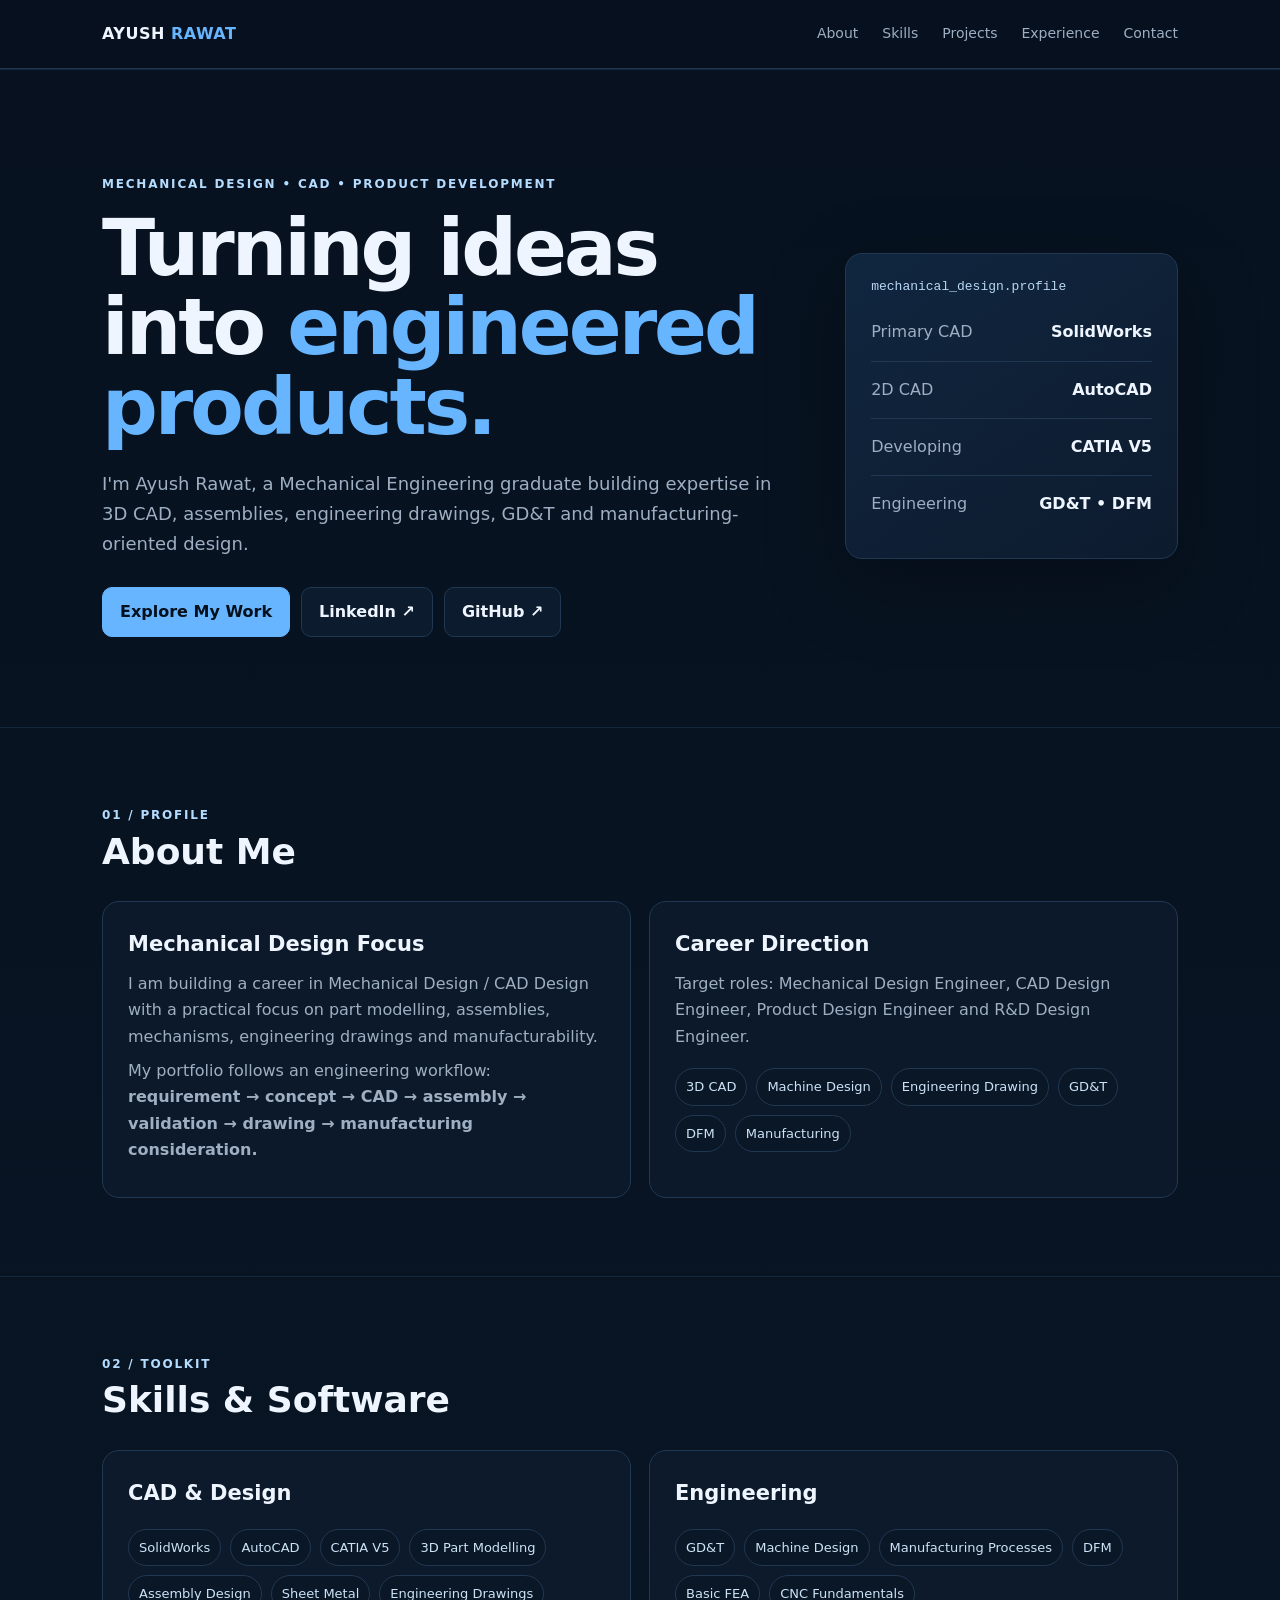
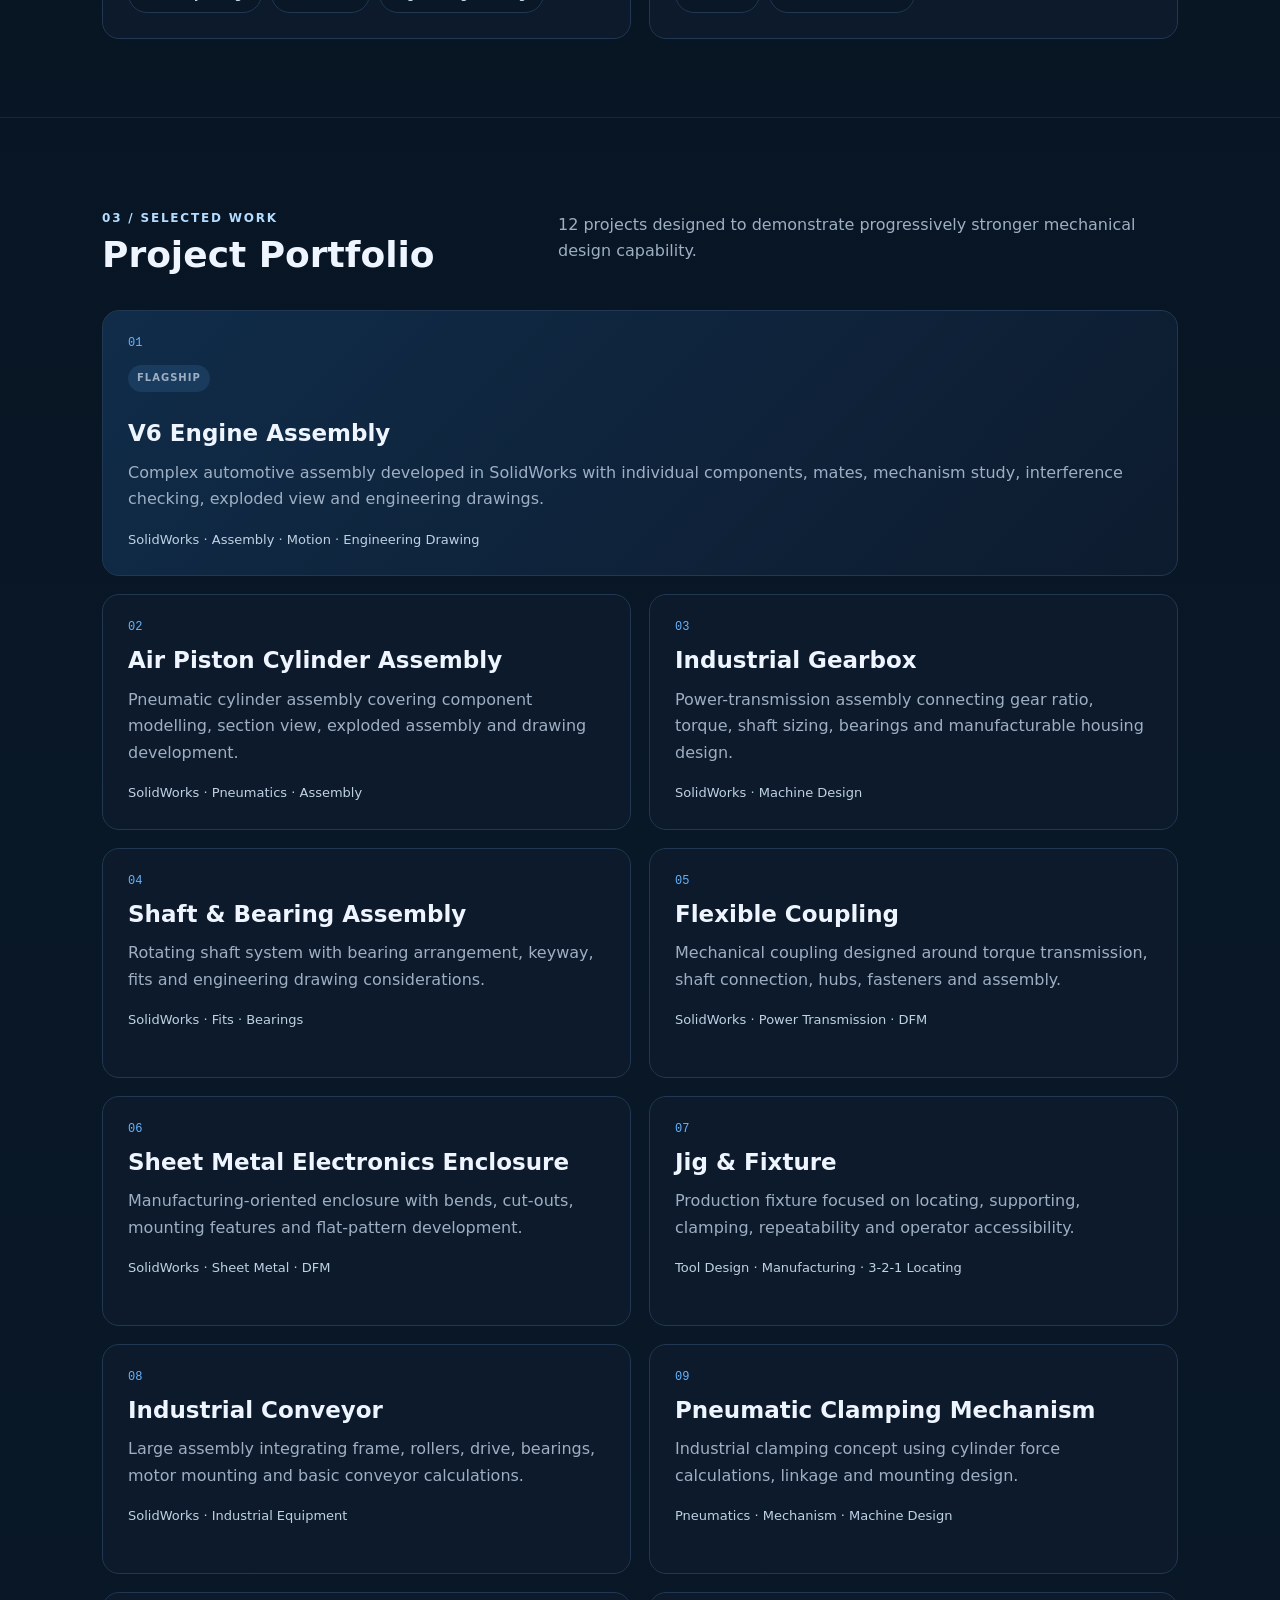
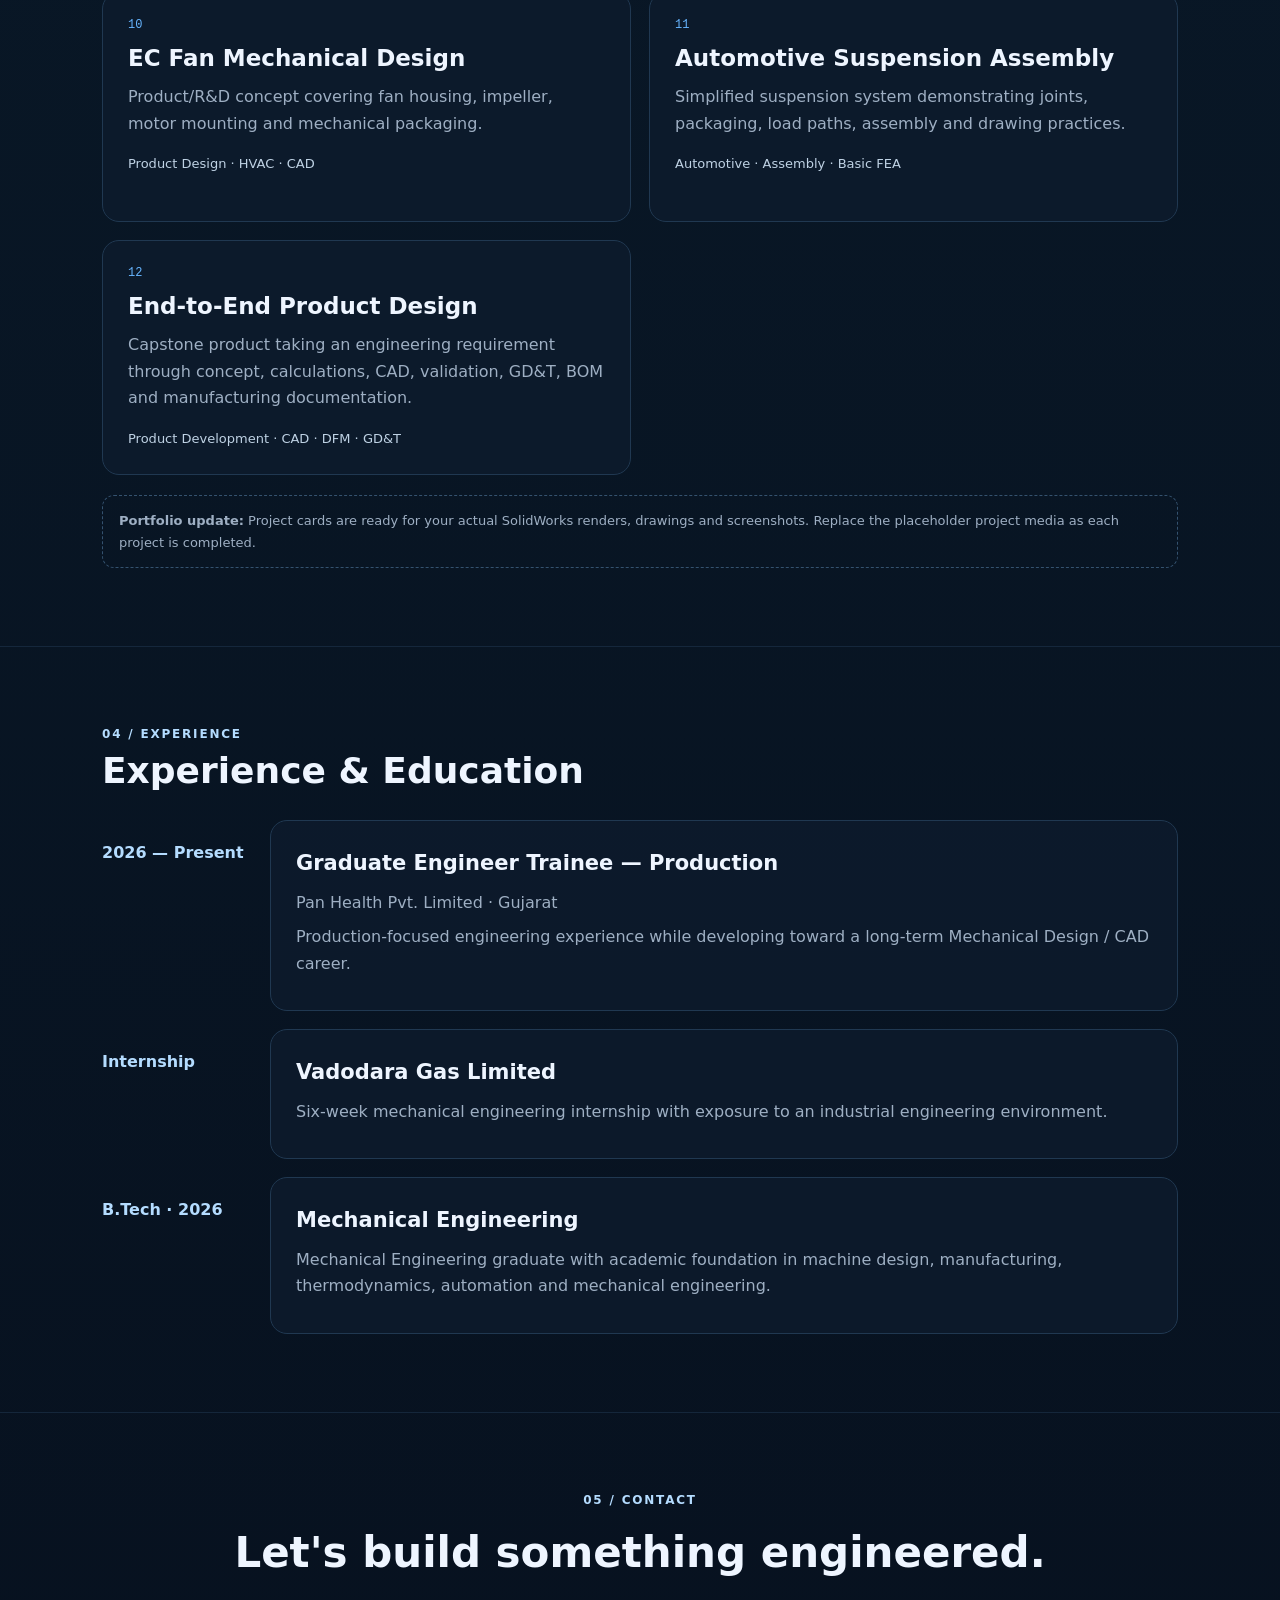
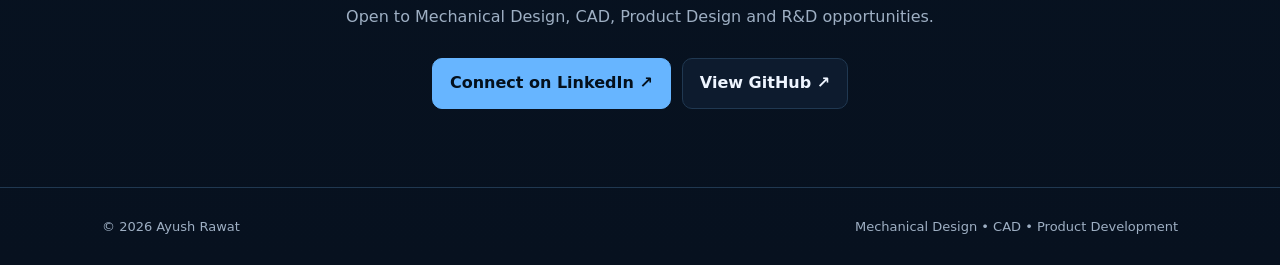
==== index.html @ 93137143 "Add files via upload" ====
<!doctype html>
<html lang="en">
<head>
  <meta charset="utf-8">
  <meta name="viewport" content="width=device-width, initial-scale=1">
  <meta name="description" content="Ayush Rawat — Mechanical Design Engineer and CAD Designer portfolio.">
  <title>Ayush Rawat | Mechanical Design & CAD</title>
  <link rel="stylesheet" href="style.css">
</head>
<body>
<header class="nav">
  <div class="container nav-inner">
    <a class="logo" href="#home">AYUSH<span> RAWAT</span></a>
    <button class="menu" aria-label="Open menu">☰</button>
    <nav id="nav-links">
      <a href="#about">About</a><a href="#skills">Skills</a><a href="#projects">Projects</a>
      <a href="#experience">Experience</a><a href="#contact">Contact</a>
    </nav>
  </div>
</header>

<main>
<section id="home" class="hero">
  <div class="container hero-grid">
    <div>
      <p class="eyebrow">MECHANICAL DESIGN • CAD • PRODUCT DEVELOPMENT</p>
      <h1>Turning ideas into <span>engineered products.</span></h1>
      <p class="lead">I'm Ayush Rawat, a Mechanical Engineering graduate building expertise in 3D CAD, assemblies, engineering drawings, GD&T and manufacturing-oriented design.</p>
      <div class="actions">
        <a class="btn primary" href="#projects">Explore My Work</a>
        <a class="btn" href="https://www.linkedin.com/in/ayush-rawat-229127305" target="_blank" rel="noreferrer">LinkedIn ↗</a>
        <a class="btn" href="https://github.com/Ayush-Rawat1604" target="_blank" rel="noreferrer">GitHub ↗</a>
      </div>
    </div>
    <aside class="profile-card">
      <div class="terminal">mechanical_design.profile</div>
      <div class="stat"><span>Primary CAD</span><strong>SolidWorks</strong></div>
      <div class="stat"><span>2D CAD</span><strong>AutoCAD</strong></div>
      <div class="stat"><span>Developing</span><strong>CATIA V5</strong></div>
      <div class="stat"><span>Engineering</span><strong>GD&T • DFM</strong></div>
    </aside>
  </div>
</section>

<section id="about">
<div class="container">
  <div class="section-title"><p class="eyebrow">01 / PROFILE</p><h2>About Me</h2></div>
  <div class="two-col">
    <article class="card"><h3>Mechanical Design Focus</h3>
      <p>I am building a career in Mechanical Design / CAD Design with a practical focus on part modelling, assemblies, mechanisms, engineering drawings and manufacturability.</p>
      <p>My portfolio follows an engineering workflow: <b>requirement → concept → CAD → assembly → validation → drawing → manufacturing consideration.</b></p>
    </article>
    <article class="card"><h3>Career Direction</h3>
      <p>Target roles: Mechanical Design Engineer, CAD Design Engineer, Product Design Engineer and R&D Design Engineer.</p>
      <div class="tags"><span>3D CAD</span><span>Machine Design</span><span>Engineering Drawing</span><span>GD&T</span><span>DFM</span><span>Manufacturing</span></div>
    </article>
  </div>
</div>
</section>

<section id="skills">
<div class="container">
  <div class="section-title"><p class="eyebrow">02 / TOOLKIT</p><h2>Skills & Software</h2></div>
  <div class="skill-grid">
    <article class="card"><h3>CAD & Design</h3><div class="tags"><span>SolidWorks</span><span>AutoCAD</span><span>CATIA V5</span><span>3D Part Modelling</span><span>Assembly Design</span><span>Sheet Metal</span><span>Engineering Drawings</span></div></article>
    <article class="card"><h3>Engineering</h3><div class="tags"><span>GD&T</span><span>Machine Design</span><span>Manufacturing Processes</span><span>DFM</span><span>Basic FEA</span><span>CNC Fundamentals</span></div></article>
  </div>
</div>
</section>

<section id="projects">
<div class="container">
  <div class="section-title row-title"><div><p class="eyebrow">03 / SELECTED WORK</p><h2>Project Portfolio</h2></div><p>12 projects designed to demonstrate progressively stronger mechanical design capability.</p></div>
  <div class="projects">
    <article class="project featured"><div class="project-no">01</div><p class="badge">FLAGSHIP</p><h3>V6 Engine Assembly</h3><p>Complex automotive assembly developed in SolidWorks with individual components, mates, mechanism study, interference checking, exploded view and engineering drawings.</p><div class="stack">SolidWorks · Assembly · Motion · Engineering Drawing</div></article>
    <article class="project"><div class="project-no">02</div><h3>Air Piston Cylinder Assembly</h3><p>Pneumatic cylinder assembly covering component modelling, section view, exploded assembly and drawing development.</p><div class="stack">SolidWorks · Pneumatics · Assembly</div></article>
    <article class="project"><div class="project-no">03</div><h3>Industrial Gearbox</h3><p>Power-transmission assembly connecting gear ratio, torque, shaft sizing, bearings and manufacturable housing design.</p><div class="stack">SolidWorks · Machine Design</div></article>
    <article class="project"><div class="project-no">04</div><h3>Shaft & Bearing Assembly</h3><p>Rotating shaft system with bearing arrangement, keyway, fits and engineering drawing considerations.</p><div class="stack">SolidWorks · Fits · Bearings</div></article>
    <article class="project"><div class="project-no">05</div><h3>Flexible Coupling</h3><p>Mechanical coupling designed around torque transmission, shaft connection, hubs, fasteners and assembly.</p><div class="stack">SolidWorks · Power Transmission · DFM</div></article>
    <article class="project"><div class="project-no">06</div><h3>Sheet Metal Electronics Enclosure</h3><p>Manufacturing-oriented enclosure with bends, cut-outs, mounting features and flat-pattern development.</p><div class="stack">SolidWorks · Sheet Metal · DFM</div></article>
    <article class="project"><div class="project-no">07</div><h3>Jig & Fixture</h3><p>Production fixture focused on locating, supporting, clamping, repeatability and operator accessibility.</p><div class="stack">Tool Design · Manufacturing · 3-2-1 Locating</div></article>
    <article class="project"><div class="project-no">08</div><h3>Industrial Conveyor</h3><p>Large assembly integrating frame, rollers, drive, bearings, motor mounting and basic conveyor calculations.</p><div class="stack">SolidWorks · Industrial Equipment</div></article>
    <article class="project"><div class="project-no">09</div><h3>Pneumatic Clamping Mechanism</h3><p>Industrial clamping concept using cylinder force calculations, linkage and mounting design.</p><div class="stack">Pneumatics · Mechanism · Machine Design</div></article>
    <article class="project"><div class="project-no">10</div><h3>EC Fan Mechanical Design</h3><p>Product/R&D concept covering fan housing, impeller, motor mounting and mechanical packaging.</p><div class="stack">Product Design · HVAC · CAD</div></article>
    <article class="project"><div class="project-no">11</div><h3>Automotive Suspension Assembly</h3><p>Simplified suspension system demonstrating joints, packaging, load paths, assembly and drawing practices.</p><div class="stack">Automotive · Assembly · Basic FEA</div></article>
    <article class="project"><div class="project-no">12</div><h3>End-to-End Product Design</h3><p>Capstone product taking an engineering requirement through concept, calculations, CAD, validation, GD&T, BOM and manufacturing documentation.</p><div class="stack">Product Development · CAD · DFM · GD&T</div></article>
  </div>
  <div class="note"><b>Portfolio update:</b> Project cards are ready for your actual SolidWorks renders, drawings and screenshots. Replace the placeholder project media as each project is completed.</div>
</div>
</section>

<section id="experience">
<div class="container">
  <div class="section-title"><p class="eyebrow">04 / EXPERIENCE</p><h2>Experience & Education</h2></div>
  <div class="timeline">
    <div><strong>2026 — Present</strong><article class="card"><h3>Graduate Engineer Trainee — Production</h3><p>Pan Health Pvt. Limited · Gujarat</p><p>Production-focused engineering experience while developing toward a long-term Mechanical Design / CAD career.</p></article></div>
    <div><strong>Internship</strong><article class="card"><h3>Vadodara Gas Limited</h3><p>Six-week mechanical engineering internship with exposure to an industrial engineering environment.</p></article></div>
    <div><strong>B.Tech · 2026</strong><article class="card"><h3>Mechanical Engineering</h3><p>Mechanical Engineering graduate with academic foundation in machine design, manufacturing, thermodynamics, automation and mechanical engineering.</p></article></div>
  </div>
</div>
</section>

<section id="contact" class="contact">
<div class="container">
  <p class="eyebrow">05 / CONTACT</p><h2>Let's build something engineered.</h2>
  <p>Open to Mechanical Design, CAD, Product Design and R&D opportunities.</p>
  <div class="actions center">
    <a class="btn primary" href="https://www.linkedin.com/in/ayush-rawat-229127305" target="_blank" rel="noreferrer">Connect on LinkedIn ↗</a>
    <a class="btn" href="https://github.com/Ayush-Rawat1604" target="_blank" rel="noreferrer">View GitHub ↗</a>
  </div>
</div>
</section>
</main>

<footer><div class="container footer-inner"><span>© 2026 Ayush Rawat</span><span>Mechanical Design • CAD • Product Development</span></div></footer>
<script src="script.js"></script>
</body>
</html>
---- style.css ----
:root{--bg:#07111f;--panel:#0d1b2e;--panel2:#10263f;--text:#eef5ff;--muted:#9eafc3;--line:#203851;--accent:#67b5ff;--accent2:#b4dcff;--max:1120px}
*{box-sizing:border-box}html{scroll-behavior:smooth}body{margin:0;background:linear-gradient(180deg,#07111f,#091827 55%,#07111f);color:var(--text);font-family:Inter,system-ui,-apple-system,"Segoe UI",Roboto,Arial,sans-serif;line-height:1.65}a{text-decoration:none;color:inherit}.container{max-width:var(--max);margin:auto;padding:0 22px}
.nav{position:sticky;top:0;z-index:20;background:rgba(7,17,31,.9);backdrop-filter:blur(12px);border-bottom:1px solid var(--line)}.nav-inner{height:68px;display:flex;align-items:center;justify-content:space-between}.logo{font-weight:900;letter-spacing:.5px}.logo span{color:var(--accent)}nav{display:flex;gap:24px;color:var(--muted);font-size:14px}nav a:hover{color:var(--text)}.menu{display:none;background:none;border:0;color:var(--text);font-size:25px}
.hero{padding:105px 0 90px}.hero-grid{display:grid;grid-template-columns:1.35fr .65fr;gap:52px;align-items:center}.eyebrow{margin:0;color:var(--accent2);font-size:12px;font-weight:800;letter-spacing:1.8px}.hero h1{font-size:clamp(45px,7vw,78px);line-height:1.02;letter-spacing:-3px;margin:14px 0 22px}.hero h1 span{color:var(--accent)}.lead{font-size:18px;color:var(--muted);max-width:720px}.actions{display:flex;gap:11px;flex-wrap:wrap;margin-top:28px}.actions.center{justify-content:center}.btn{display:inline-block;padding:11px 17px;border:1px solid var(--line);border-radius:10px;background:var(--panel);font-weight:750}.btn:hover{transform:translateY(-1px);border-color:#426486}.btn.primary{background:var(--accent);color:#04101c;border-color:var(--accent)}
.profile-card,.card,.project{border:1px solid var(--line);border-radius:17px;background:rgba(13,27,46,.78)}.profile-card{padding:25px;background:linear-gradient(145deg,var(--panel2),var(--panel));box-shadow:0 25px 80px rgba(0,0,0,.25)}.terminal{font:13px ui-monospace,SFMono-Regular,Menlo,monospace;color:#b9d7f3;margin-bottom:10px}.stat{display:flex;justify-content:space-between;padding:15px 0;border-bottom:1px solid var(--line);gap:15px}.stat:last-child{border:0}.stat span{color:var(--muted)}section{padding:78px 0;border-top:1px solid rgba(32,56,81,.55)}.section-title{margin-bottom:30px}.section-title h2{font-size:36px;line-height:1.1;margin:6px 0}.row-title{display:flex;align-items:end;justify-content:space-between;gap:30px}.row-title>p{max-width:620px;color:var(--muted)}
.two-col,.skill-grid{display:grid;grid-template-columns:1fr 1fr;gap:18px}.card{padding:25px}.card h3{margin:0 0 9px;font-size:21px}.card p{color:var(--muted);margin:8px 0}.tags{display:flex;gap:9px;flex-wrap:wrap;margin-top:18px}.tags span{padding:7px 10px;border:1px solid var(--line);border-radius:999px;color:#cce3f7;background:#0a1727;font-size:13px}
.projects{display:grid;grid-template-columns:repeat(2,1fr);gap:18px}.project{padding:25px;min-height:230px}.project:hover{border-color:#3c6183;transform:translateY(-2px);transition:.2s}.project.featured{grid-column:span 2;background:linear-gradient(135deg,#102c49,#0d1b2e);min-height:265px}.project-no{font:12px ui-monospace,monospace;color:var(--accent);margin-bottom:8px}.badge{display:inline-block;padding:5px 9px;border-radius:999px;background:rgba(103,181,255,.12);color:var(--accent2);font-size:10px;font-weight:900;letter-spacing:1px;margin:0 0 4px}.project h3{font-size:23px;margin:7px 0}.project p{color:var(--muted);margin:7px 0 16px}.project .stack{font-size:13px;color:#bfd2e4}.note{margin-top:20px;border:1px dashed #34526f;border-radius:12px;padding:14px 16px;color:var(--muted);font-size:13px}
.timeline{display:grid;gap:18px}.timeline>div{display:grid;grid-template-columns:150px 1fr;gap:18px;align-items:start}.timeline>div>strong{color:var(--accent2);padding-top:20px}.contact{text-align:center}.contact h2{font-size:42px;margin:8px 0}.contact p:not(.eyebrow){color:var(--muted)}footer{border-top:1px solid var(--line);padding:28px 0;color:var(--muted);font-size:13px}.footer-inner{display:flex;justify-content:space-between;gap:20px;flex-wrap:wrap}
@media(max-width:800px){nav{display:none}.menu{display:block}.hero{padding:70px 0}.hero-grid,.two-col,.skill-grid,.projects{grid-template-columns:1fr}.project.featured{grid-column:span 1}.row-title{display:block}.hero h1{letter-spacing:-2px}.timeline>div{grid-template-columns:1fr;gap:0}.timeline>div>strong{padding-top:0}.contact h2{font-size:34px}}
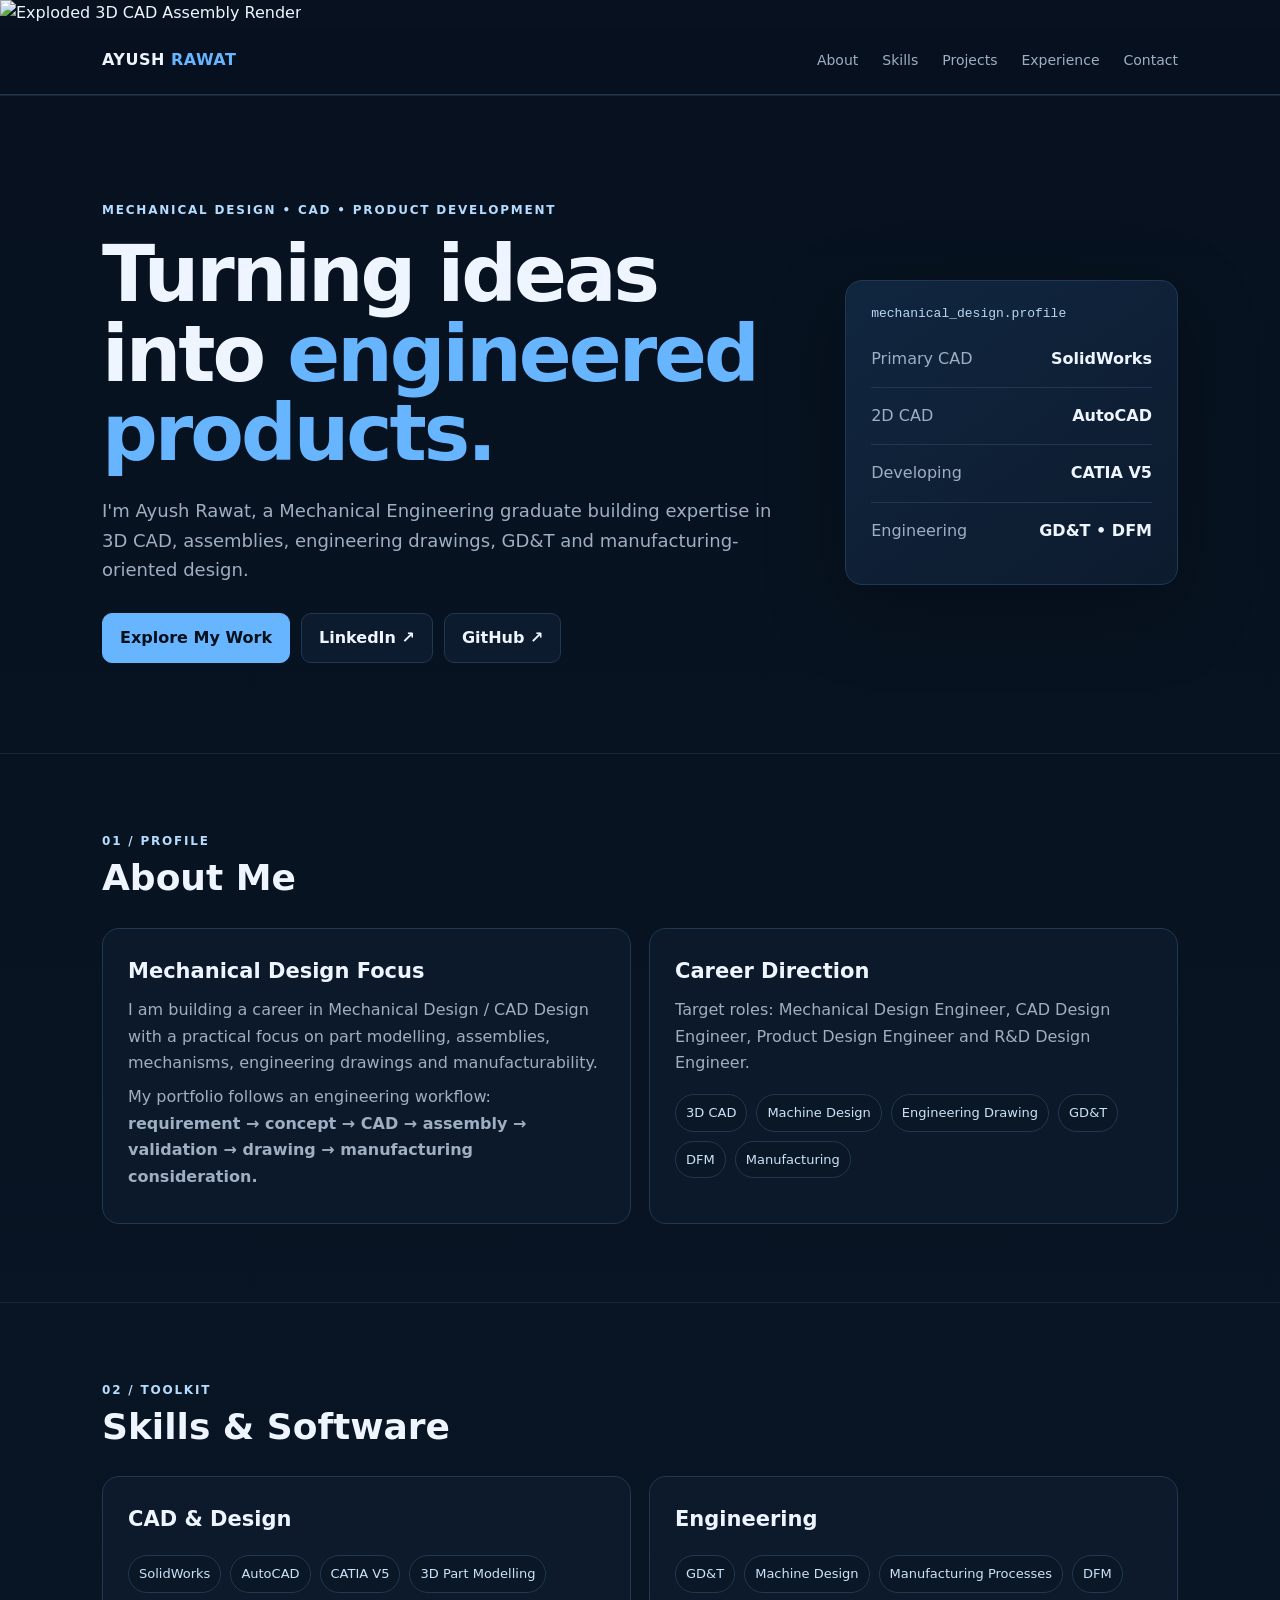
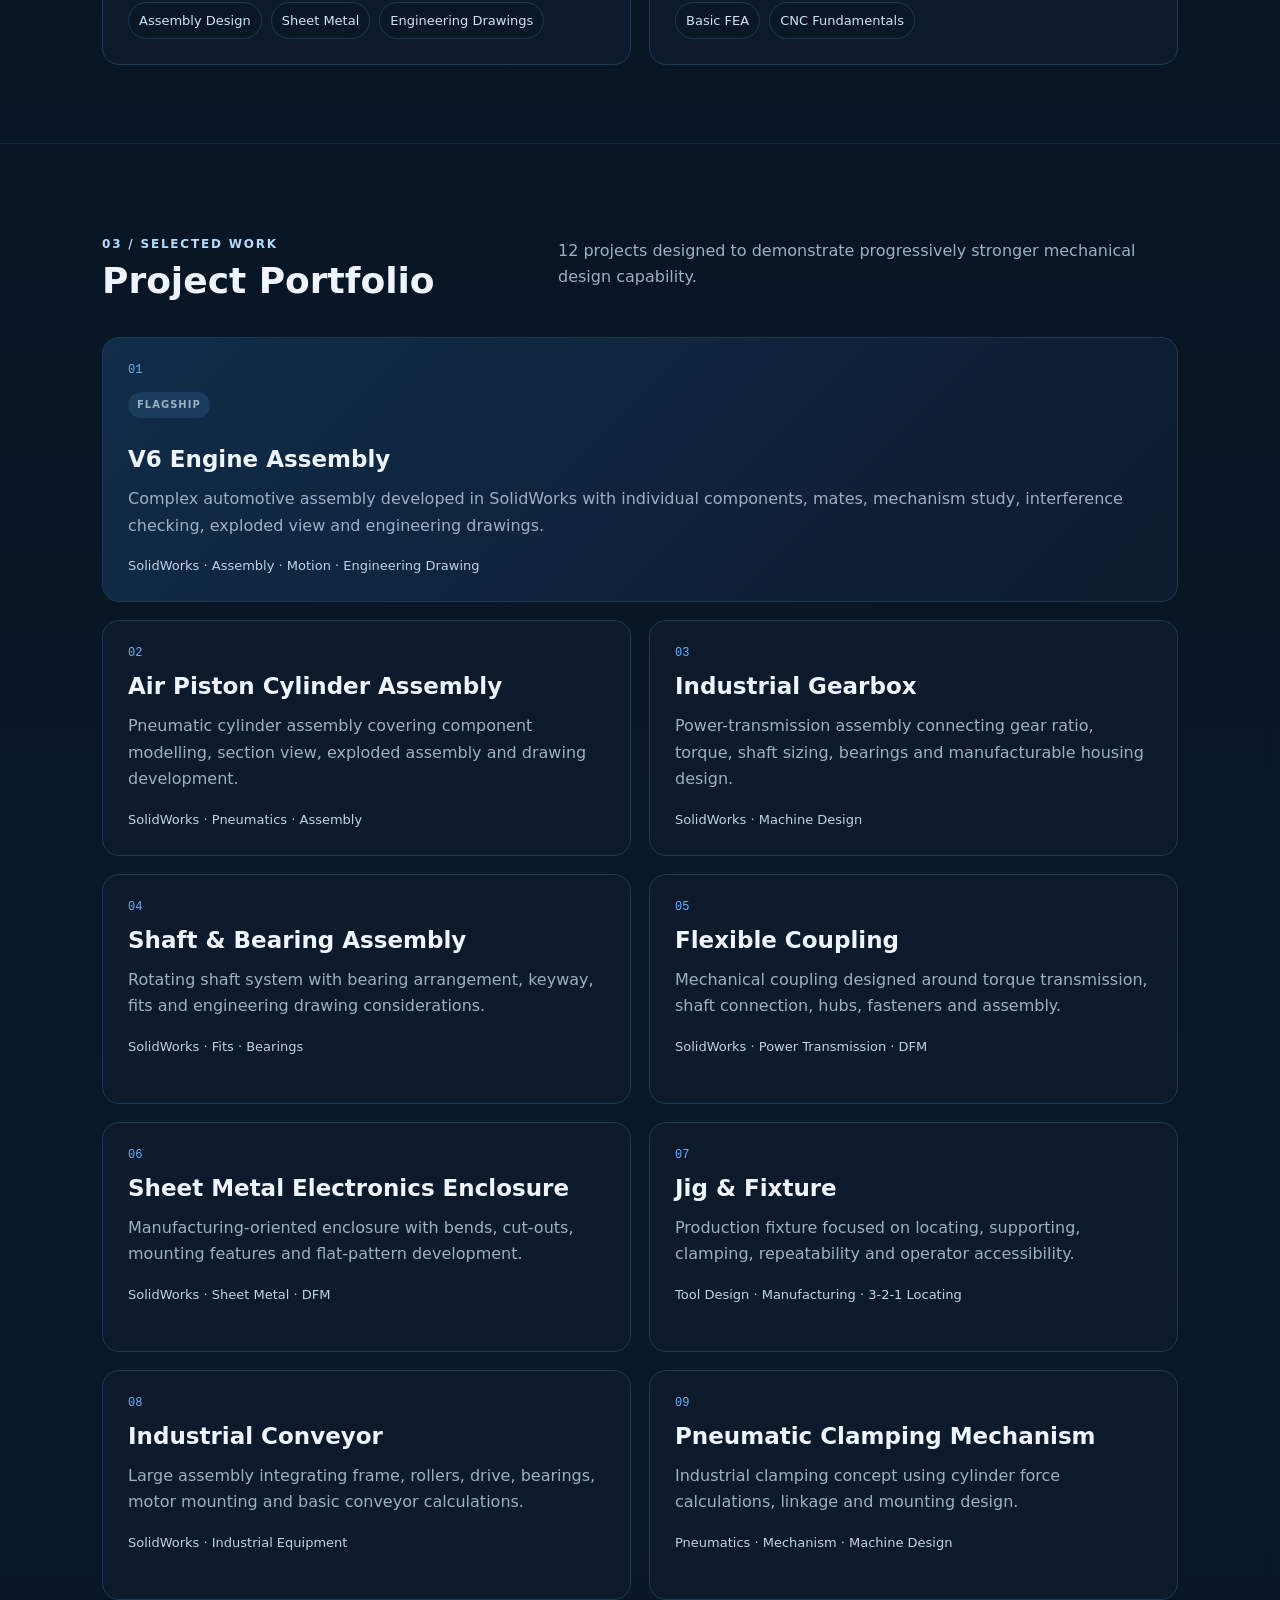
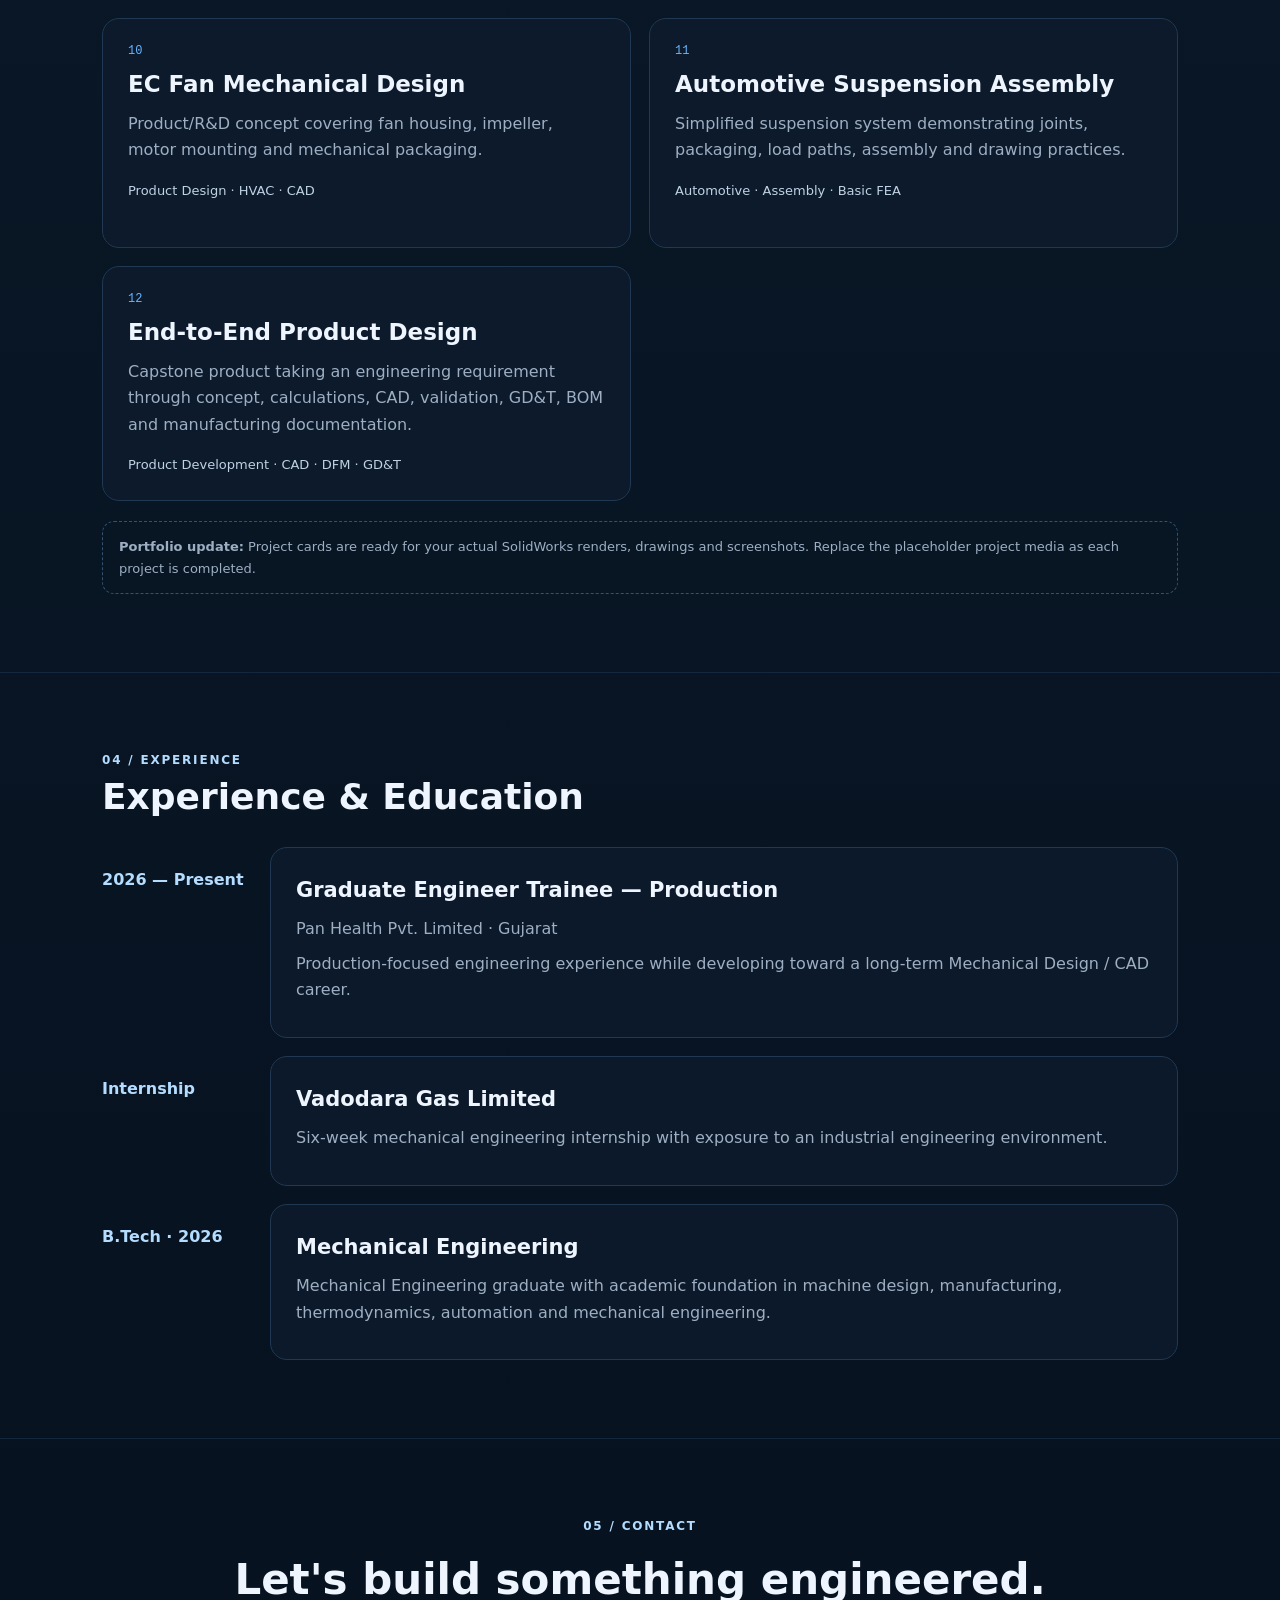
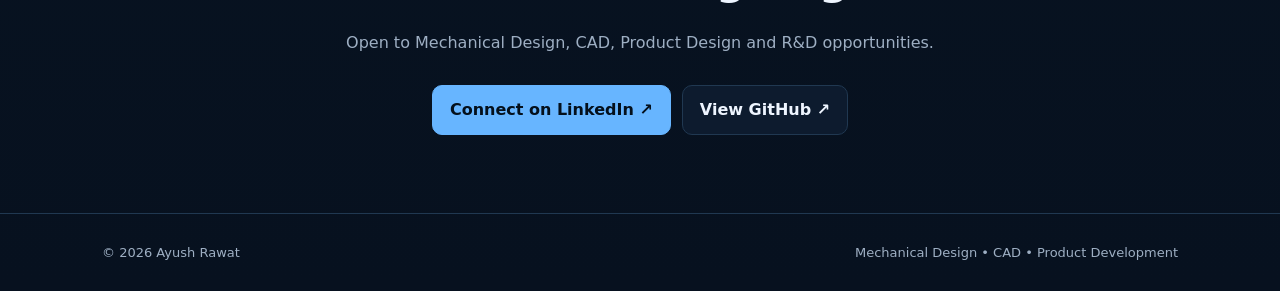
==== commit 20699297: "Update index.html" ====
--- a/index.html
+++ b/index.html
@@ -1,6 +1,7 @@
 <!doctype html>
 <html lang="en">
 <head>
+  <img class="img-placeholder" src="gearbox-cad.jpg" alt="Exploded 3D CAD Assembly Render" />
   <meta charset="utf-8">
   <meta name="viewport" content="width=device-width, initial-scale=1">
   <meta name="description" content="Ayush Rawat — Mechanical Design Engineer and CAD Designer portfolio.">
@@ -115,4 +116,4 @@
 <footer><div class="container footer-inner"><span>© 2026 Ayush Rawat</span><span>Mechanical Design • CAD • Product Development</span></div></footer>
 <script src="script.js"></script>
 </body>
-</html>+</html>
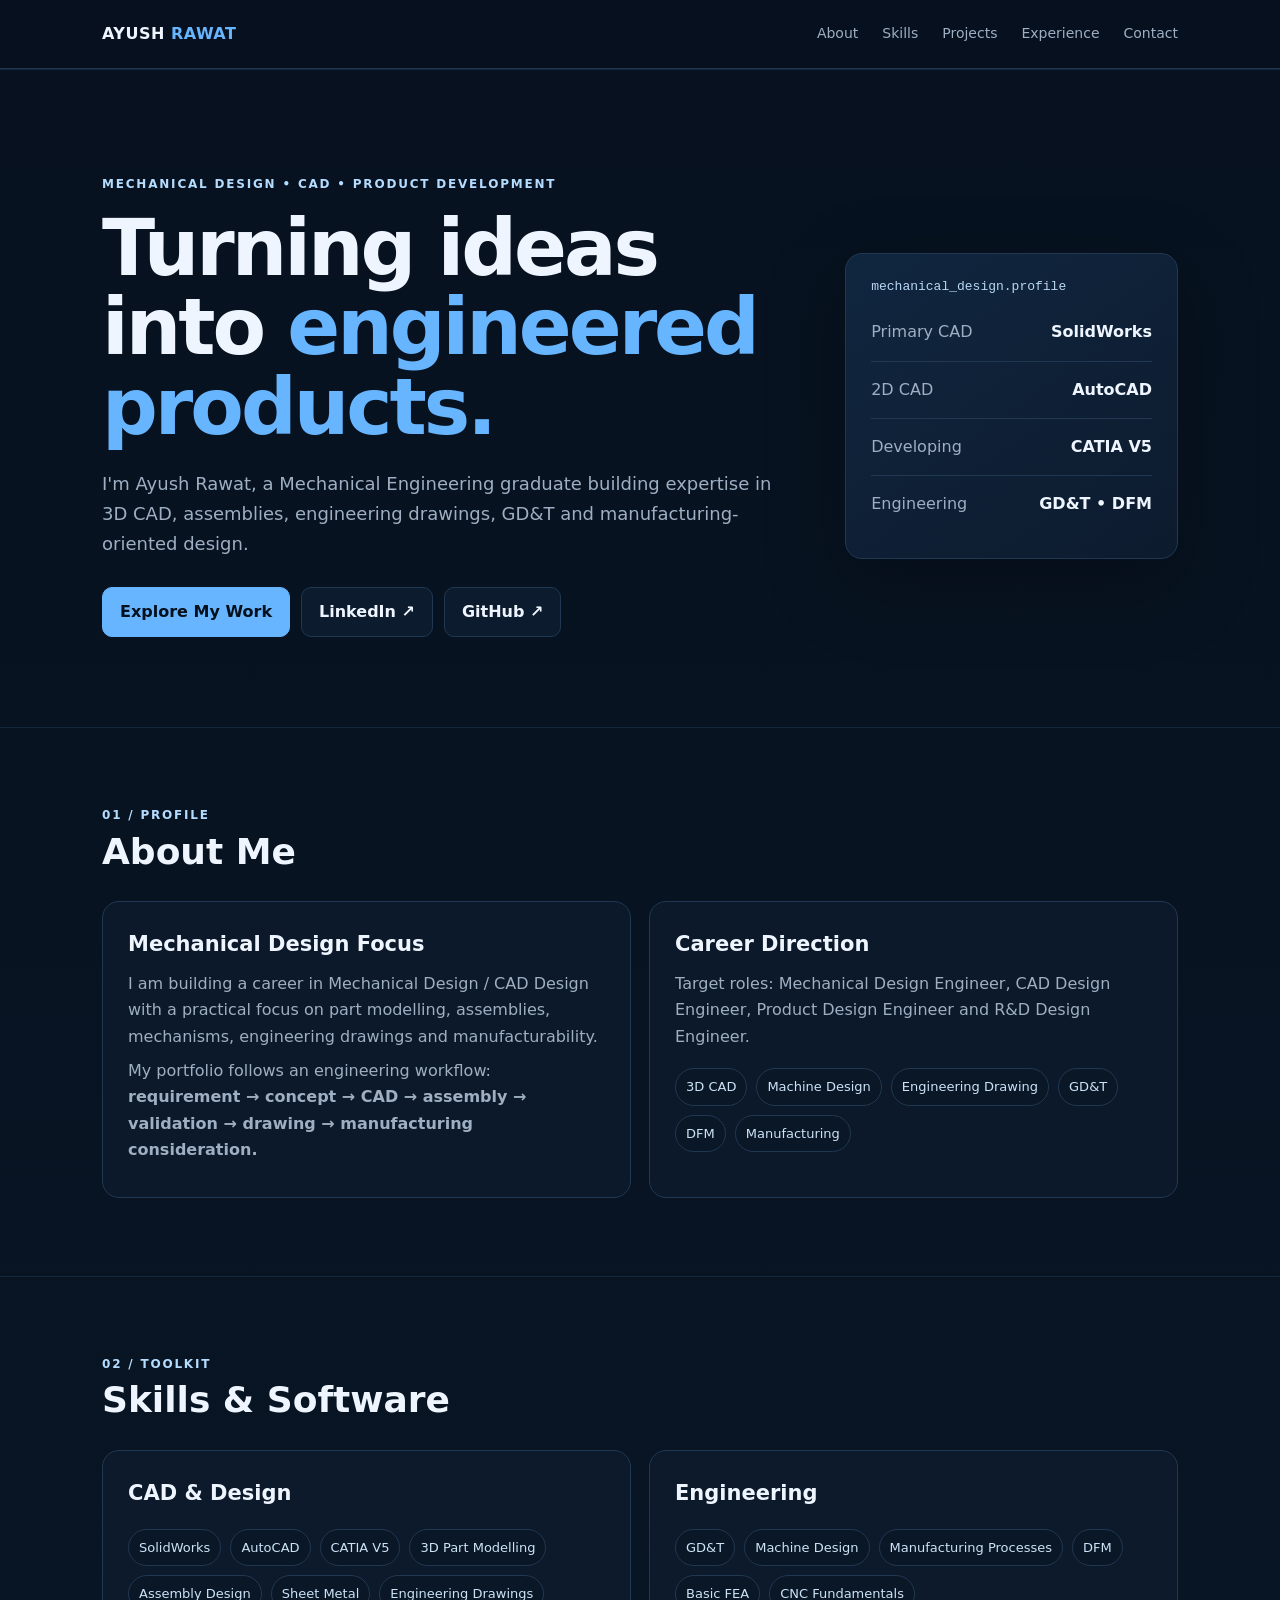
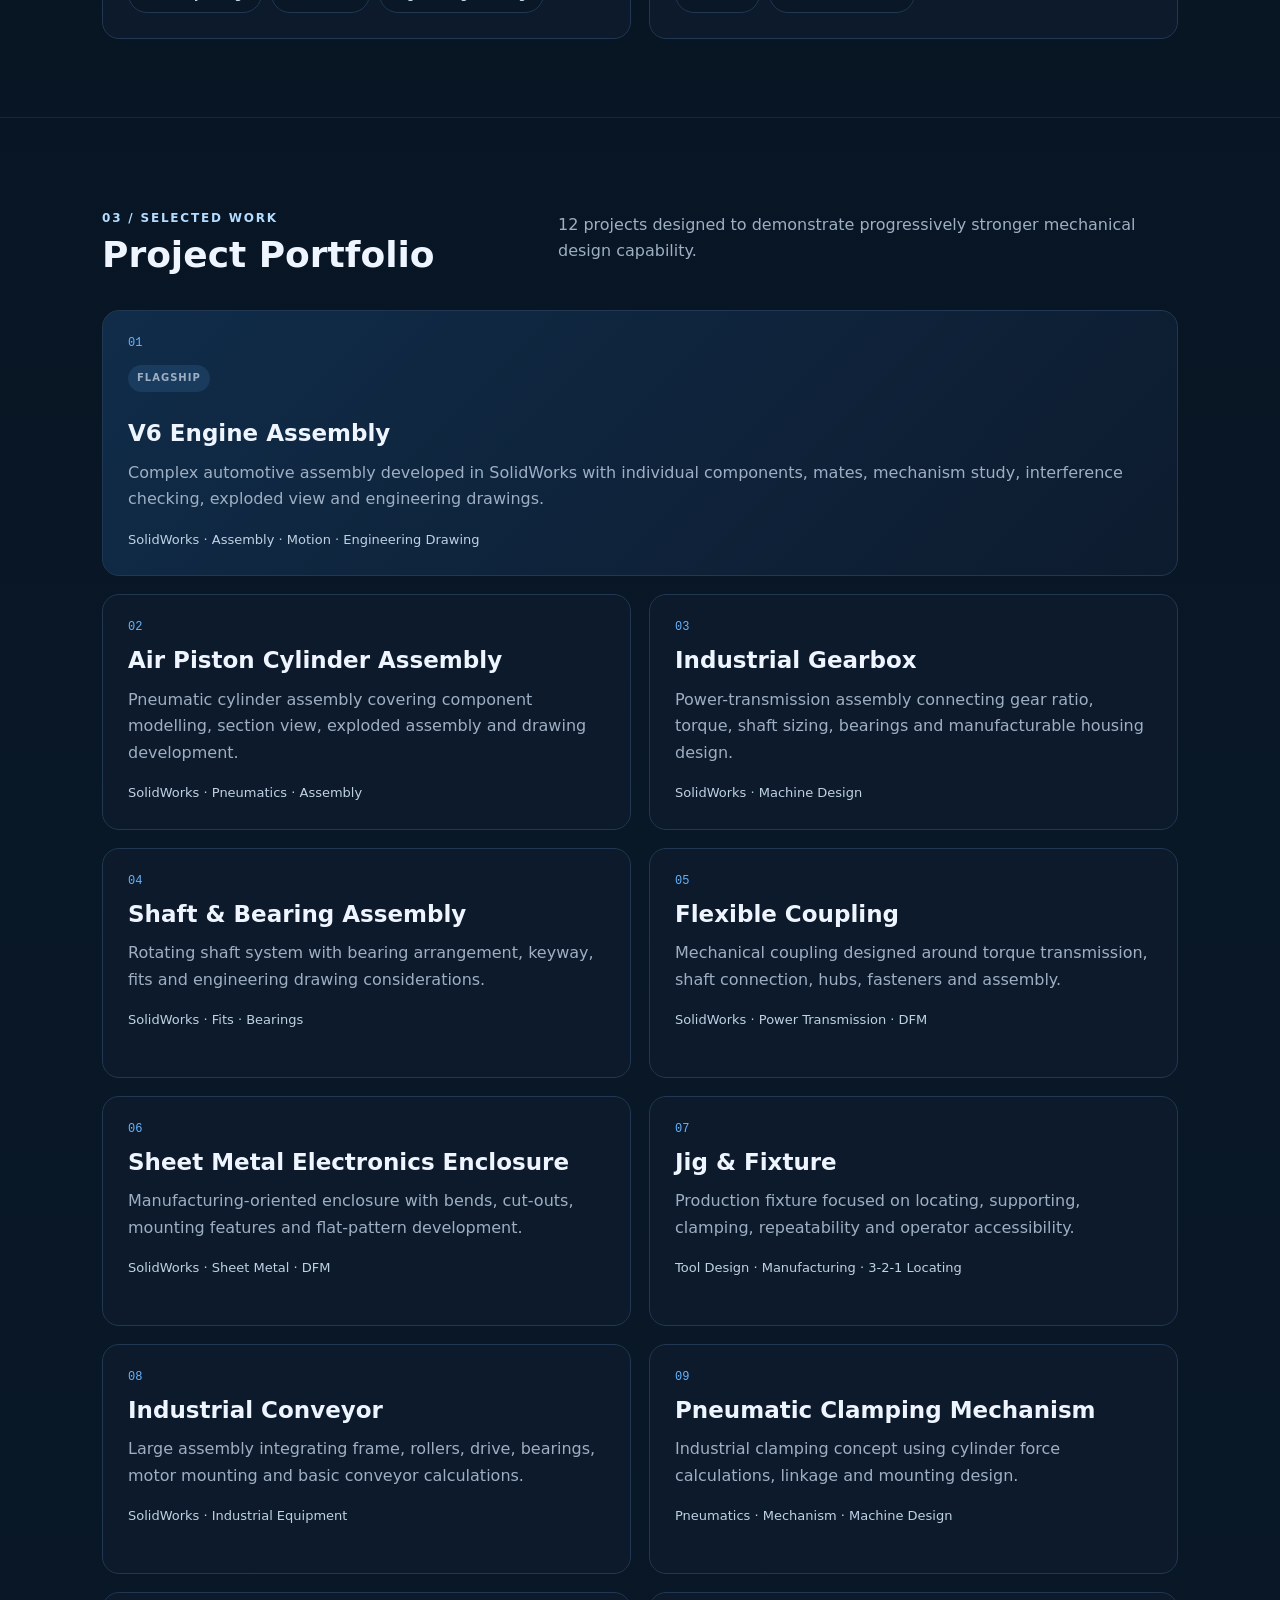
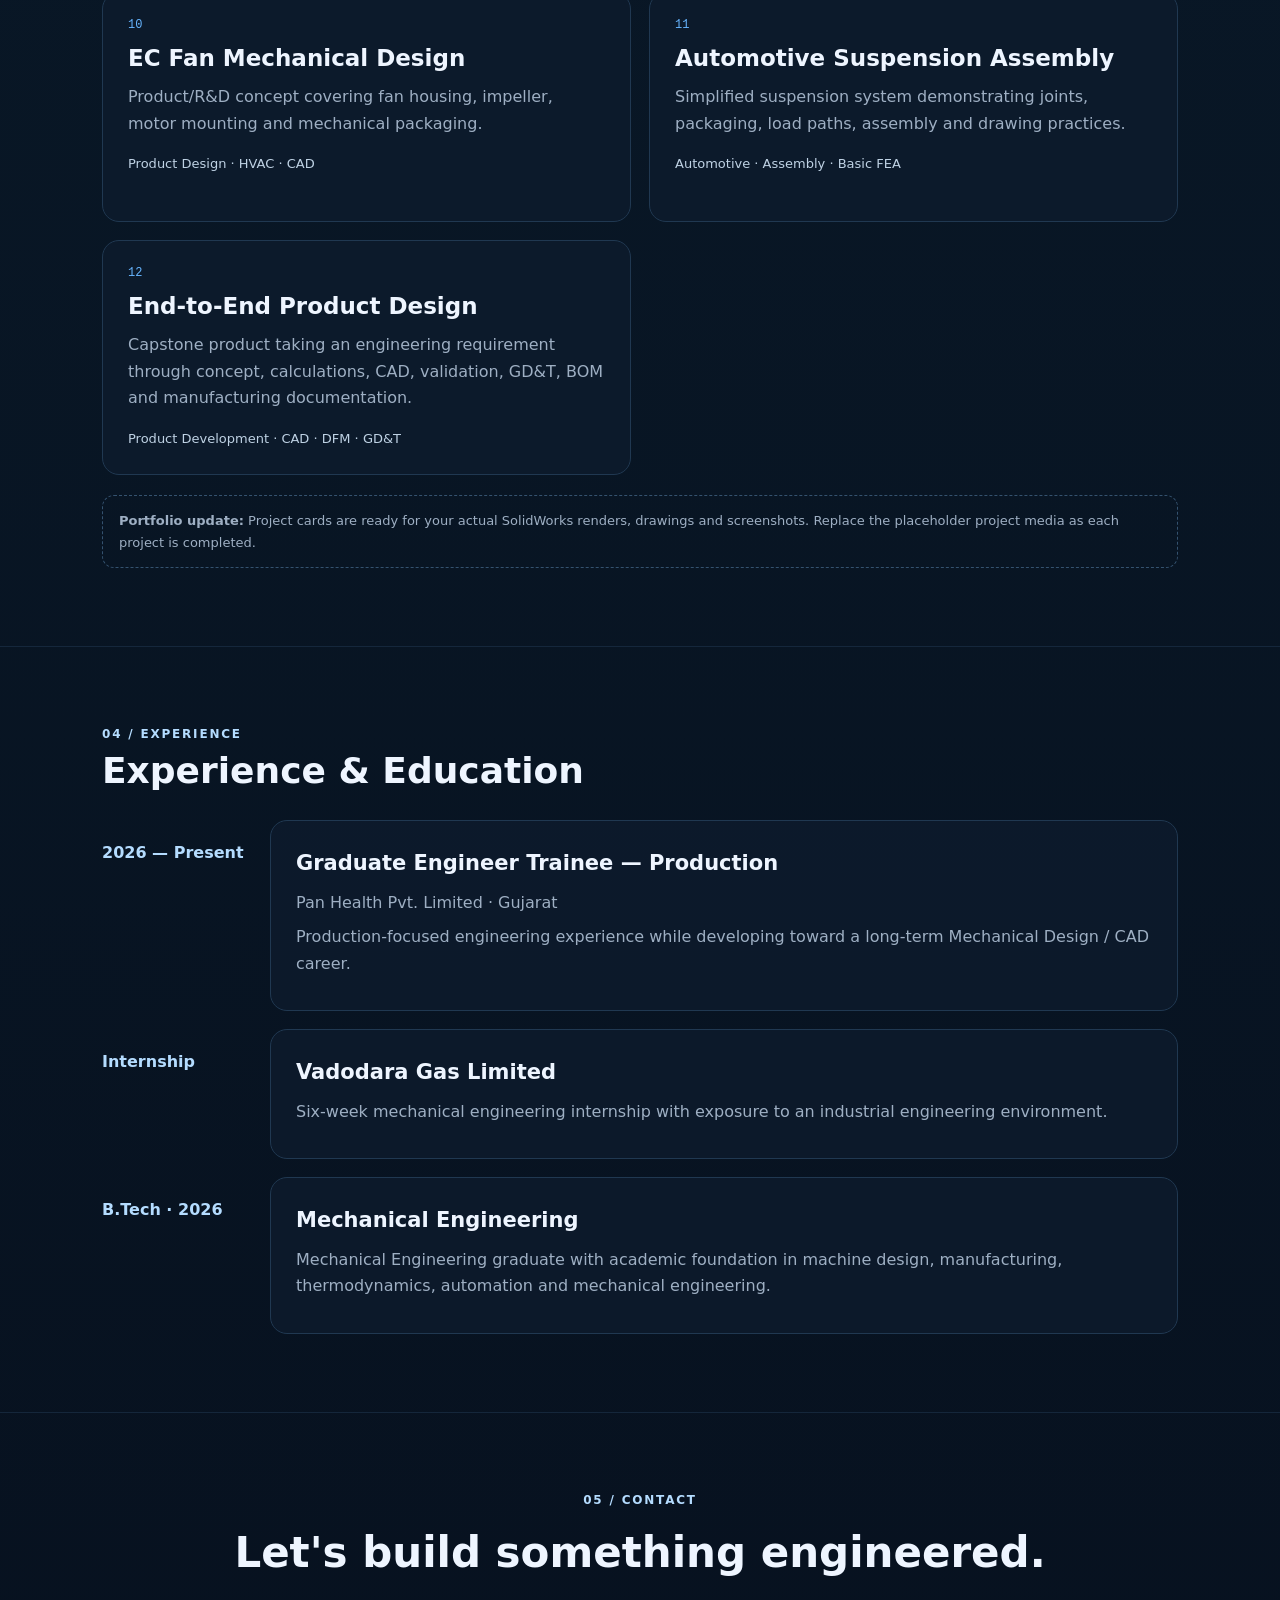
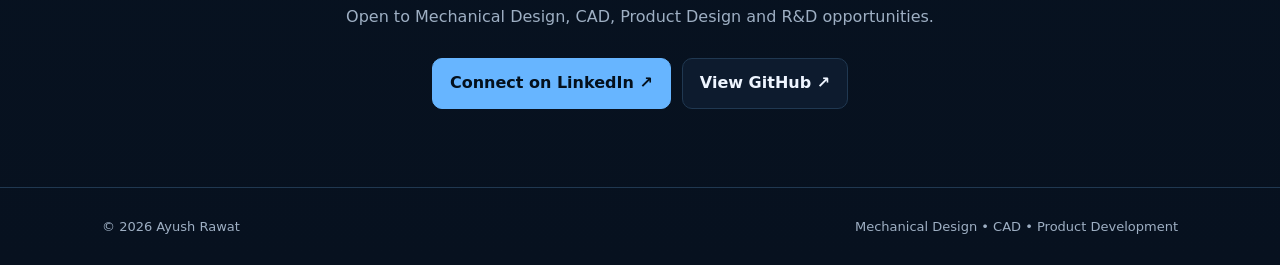
==== commit 4ba1e4c8: "Update index.html" ====
--- a/index.html
+++ b/index.html
@@ -1,7 +1,6 @@
 <!doctype html>
 <html lang="en">
 <head>
-  <img class="img-placeholder" src="gearbox-cad.jpg" alt="Exploded 3D CAD Assembly Render" />
   <meta charset="utf-8">
   <meta name="viewport" content="width=device-width, initial-scale=1">
   <meta name="description" content="Ayush Rawat — Mechanical Design Engineer and CAD Designer portfolio.">
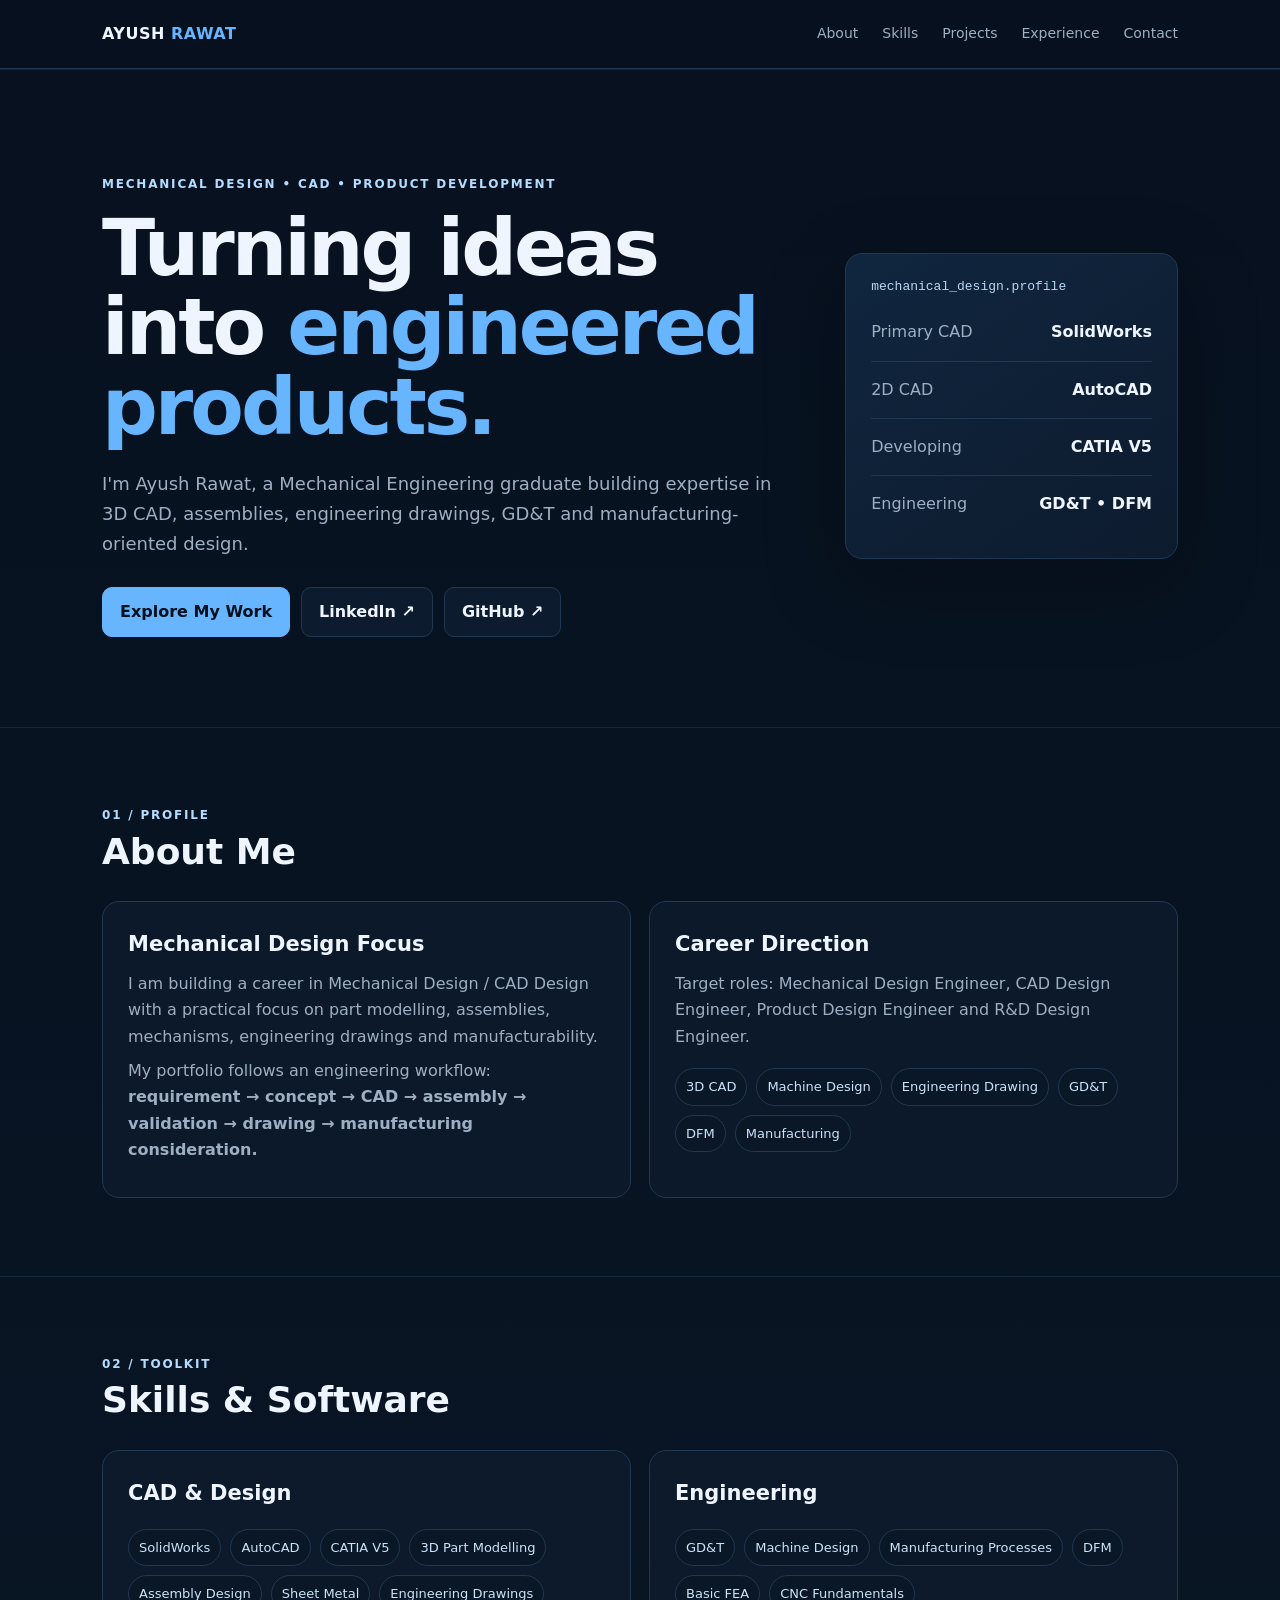
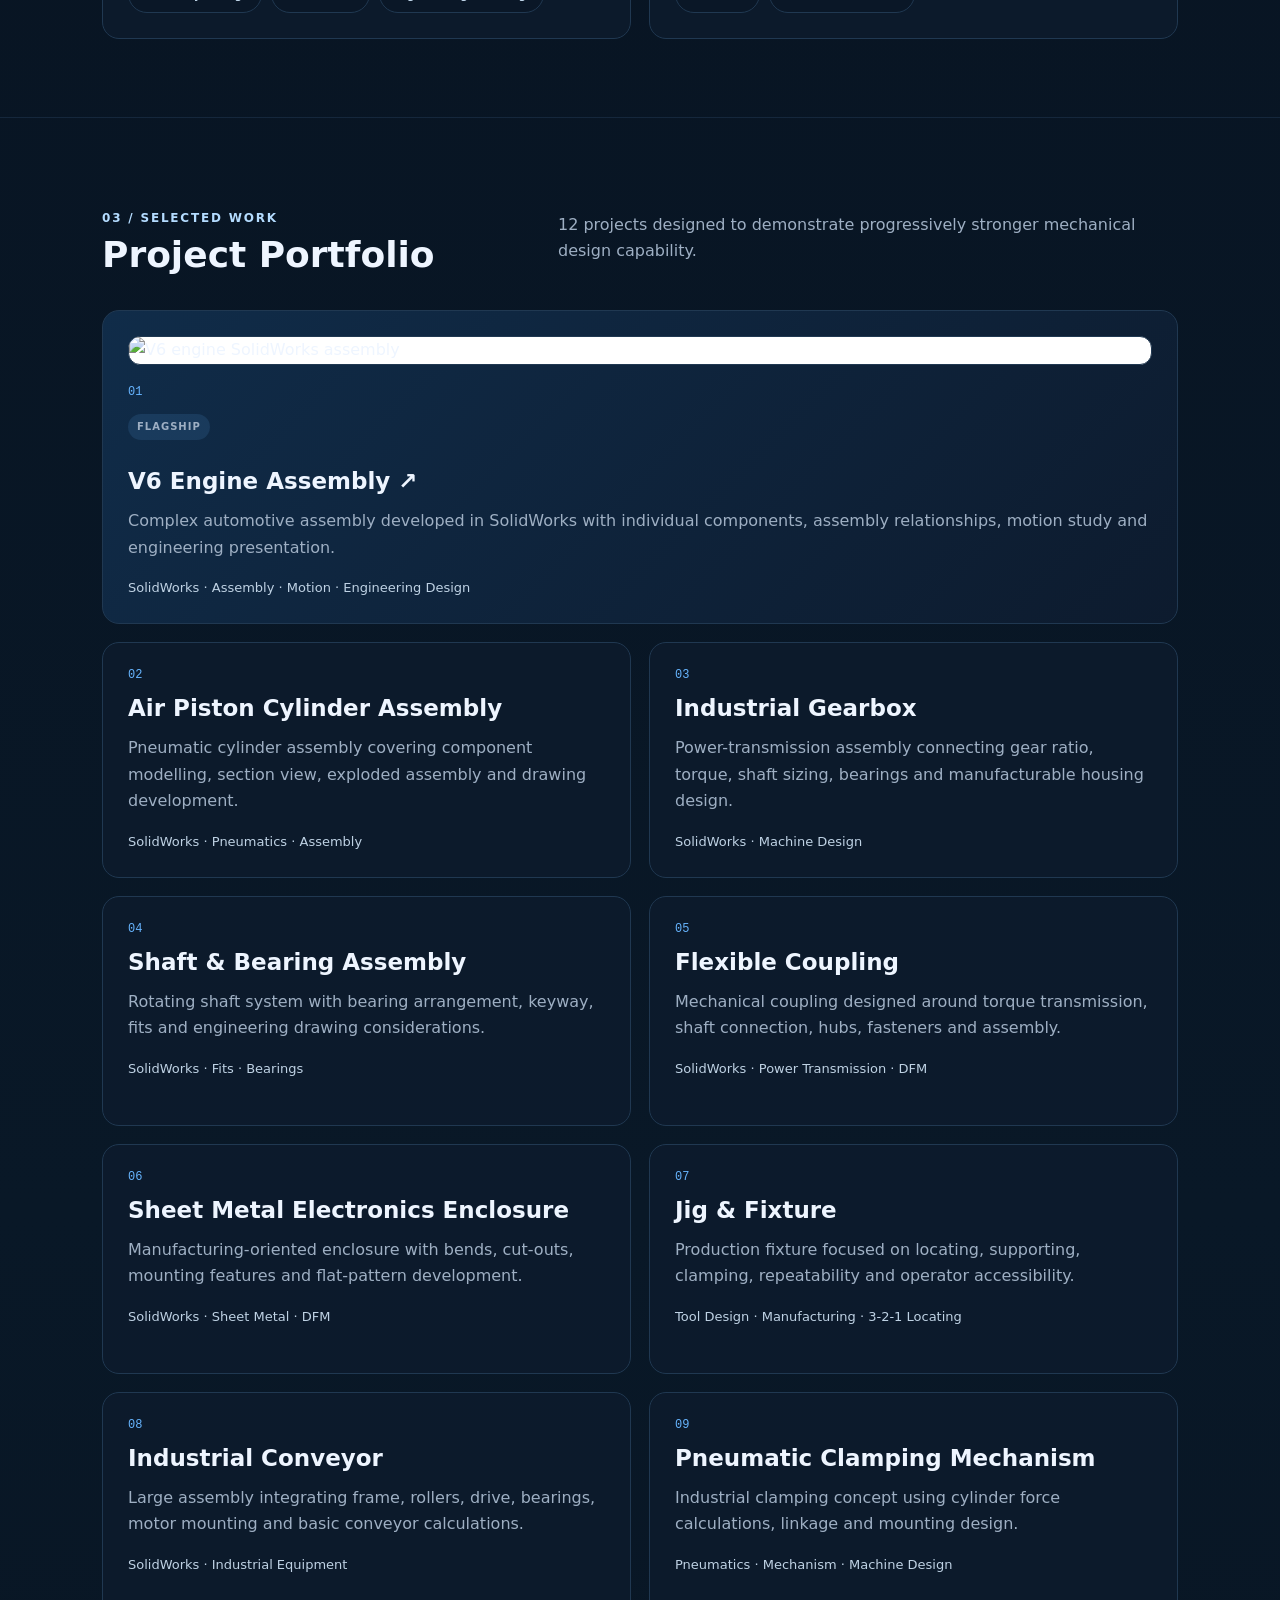
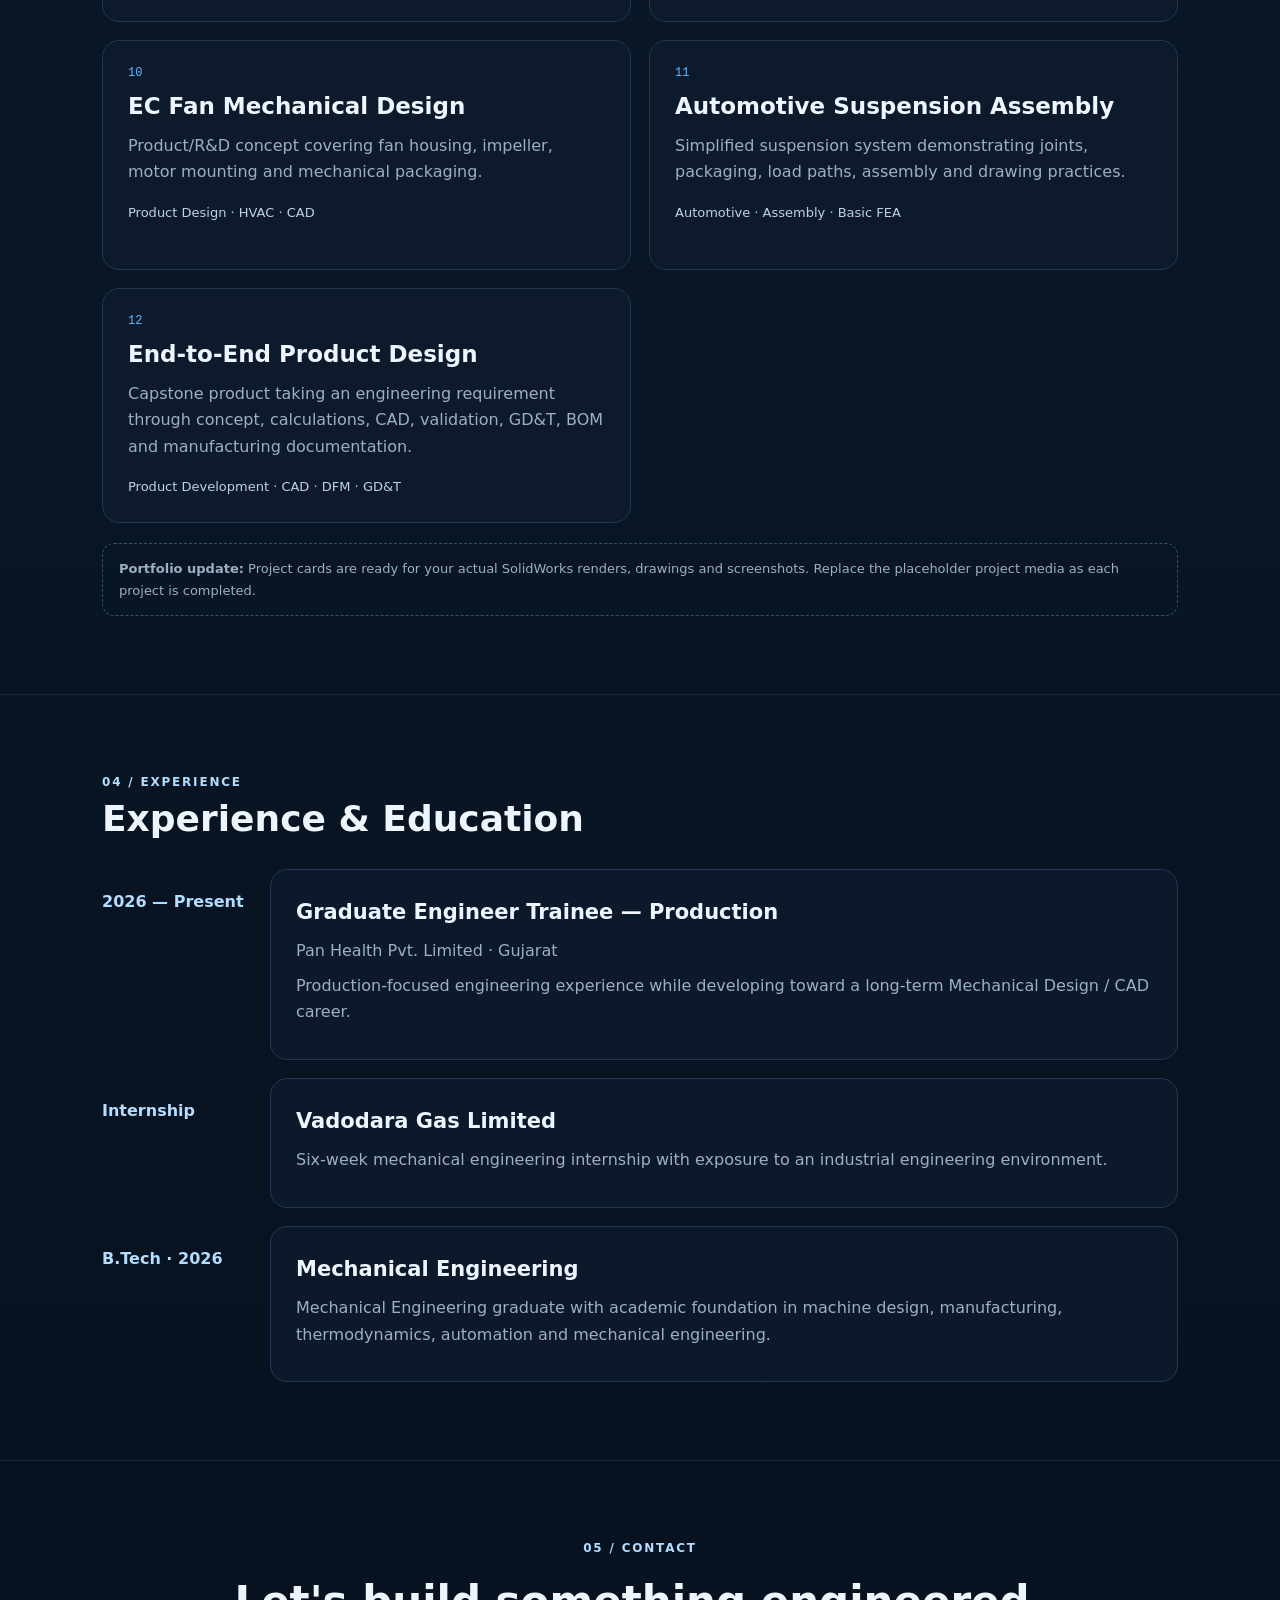
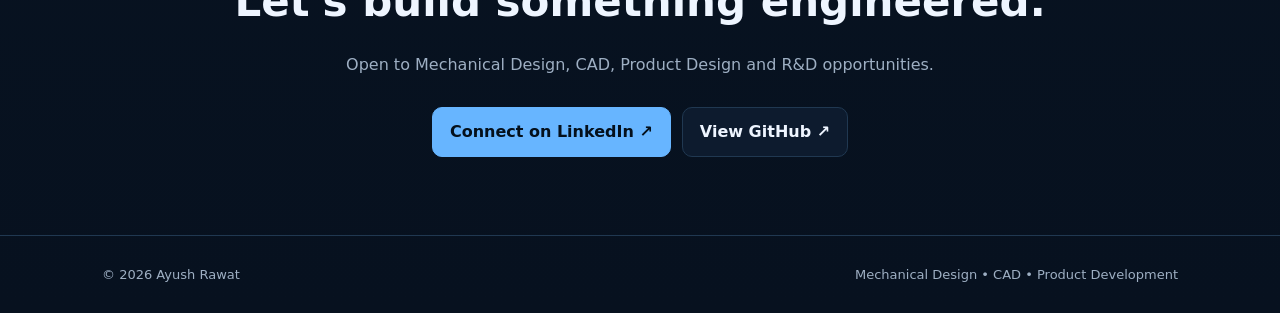
==== commit d6f25ef4: "Add files via upload" ====
--- a/index.html
+++ b/index.html
@@ -72,7 +72,7 @@
 <div class="container">
   <div class="section-title row-title"><div><p class="eyebrow">03 / SELECTED WORK</p><h2>Project Portfolio</h2></div><p>12 projects designed to demonstrate progressively stronger mechanical design capability.</p></div>
   <div class="projects">
-    <article class="project featured"><div class="project-no">01</div><p class="badge">FLAGSHIP</p><h3>V6 Engine Assembly</h3><p>Complex automotive assembly developed in SolidWorks with individual components, mates, mechanism study, interference checking, exploded view and engineering drawings.</p><div class="stack">SolidWorks · Assembly · Motion · Engineering Drawing</div></article>
+    <article class="project featured"><a href="v6-engine.html"><img class="project-thumb" src="assets/v6-engine-hero.jpg" alt="V6 engine SolidWorks assembly"></a><div class="project-body"><div class="project-no">01</div><p class="badge">FLAGSHIP</p><h3><a href="v6-engine.html">V6 Engine Assembly ↗</a></h3><p>Complex automotive assembly developed in SolidWorks with individual components, assembly relationships, motion study and engineering presentation.</p><div class="stack">SolidWorks · Assembly · Motion · Engineering Design</div></div></article>
     <article class="project"><div class="project-no">02</div><h3>Air Piston Cylinder Assembly</h3><p>Pneumatic cylinder assembly covering component modelling, section view, exploded assembly and drawing development.</p><div class="stack">SolidWorks · Pneumatics · Assembly</div></article>
     <article class="project"><div class="project-no">03</div><h3>Industrial Gearbox</h3><p>Power-transmission assembly connecting gear ratio, torque, shaft sizing, bearings and manufacturable housing design.</p><div class="stack">SolidWorks · Machine Design</div></article>
     <article class="project"><div class="project-no">04</div><h3>Shaft & Bearing Assembly</h3><p>Rotating shaft system with bearing arrangement, keyway, fits and engineering drawing considerations.</p><div class="stack">SolidWorks · Fits · Bearings</div></article>
@@ -115,4 +115,4 @@
 <footer><div class="container footer-inner"><span>© 2026 Ayush Rawat</span><span>Mechanical Design • CAD • Product Development</span></div></footer>
 <script src="script.js"></script>
 </body>
-</html>
+</html>
--- a/style.css
+++ b/style.css
@@ -7,3 +7,8 @@
 .projects{display:grid;grid-template-columns:repeat(2,1fr);gap:18px}.project{padding:25px;min-height:230px}.project:hover{border-color:#3c6183;transform:translateY(-2px);transition:.2s}.project.featured{grid-column:span 2;background:linear-gradient(135deg,#102c49,#0d1b2e);min-height:265px}.project-no{font:12px ui-monospace,monospace;color:var(--accent);margin-bottom:8px}.badge{display:inline-block;padding:5px 9px;border-radius:999px;background:rgba(103,181,255,.12);color:var(--accent2);font-size:10px;font-weight:900;letter-spacing:1px;margin:0 0 4px}.project h3{font-size:23px;margin:7px 0}.project p{color:var(--muted);margin:7px 0 16px}.project .stack{font-size:13px;color:#bfd2e4}.note{margin-top:20px;border:1px dashed #34526f;border-radius:12px;padding:14px 16px;color:var(--muted);font-size:13px}
 .timeline{display:grid;gap:18px}.timeline>div{display:grid;grid-template-columns:150px 1fr;gap:18px;align-items:start}.timeline>div>strong{color:var(--accent2);padding-top:20px}.contact{text-align:center}.contact h2{font-size:42px;margin:8px 0}.contact p:not(.eyebrow){color:var(--muted)}footer{border-top:1px solid var(--line);padding:28px 0;color:var(--muted);font-size:13px}.footer-inner{display:flex;justify-content:space-between;gap:20px;flex-wrap:wrap}
 @media(max-width:800px){nav{display:none}.menu{display:block}.hero{padding:70px 0}.hero-grid,.two-col,.skill-grid,.projects{grid-template-columns:1fr}.project.featured{grid-column:span 1}.row-title{display:block}.hero h1{letter-spacing:-2px}.timeline>div{grid-template-columns:1fr;gap:0}.timeline>div>strong{padding-top:0}.contact h2{font-size:34px}}
+
+.project-hero{padding:95px 0 55px}.project-hero h1{font-size:clamp(44px,7vw,72px);line-height:1.03;letter-spacing:-2.5px;margin:10px 0 18px}.gallery{display:grid;grid-template-columns:1fr 1fr;gap:18px}.media{margin:0}.media.wide{grid-column:span 2}.media img{display:block;width:100%;height:auto;border-radius:14px;border:1px solid var(--line);background:#fff}.media figcaption{color:var(--muted);font-size:13px;margin-top:8px}.video{display:block;width:100%;max-width:950px;border-radius:14px;border:1px solid var(--line);background:#000}.small{font-size:13px;color:var(--muted);max-width:950px}.card ul{color:var(--muted);padding-left:20px}.card li{margin:6px 0}
+@media(max-width:800px){.gallery{grid-template-columns:1fr}.media.wide{grid-column:span 1}}
+
+.project-thumb{display:block;width:100%;max-height:430px;object-fit:cover;border-radius:12px;margin-bottom:20px;border:1px solid var(--line);background:#fff}.project-body h3 a:hover{color:var(--accent)}
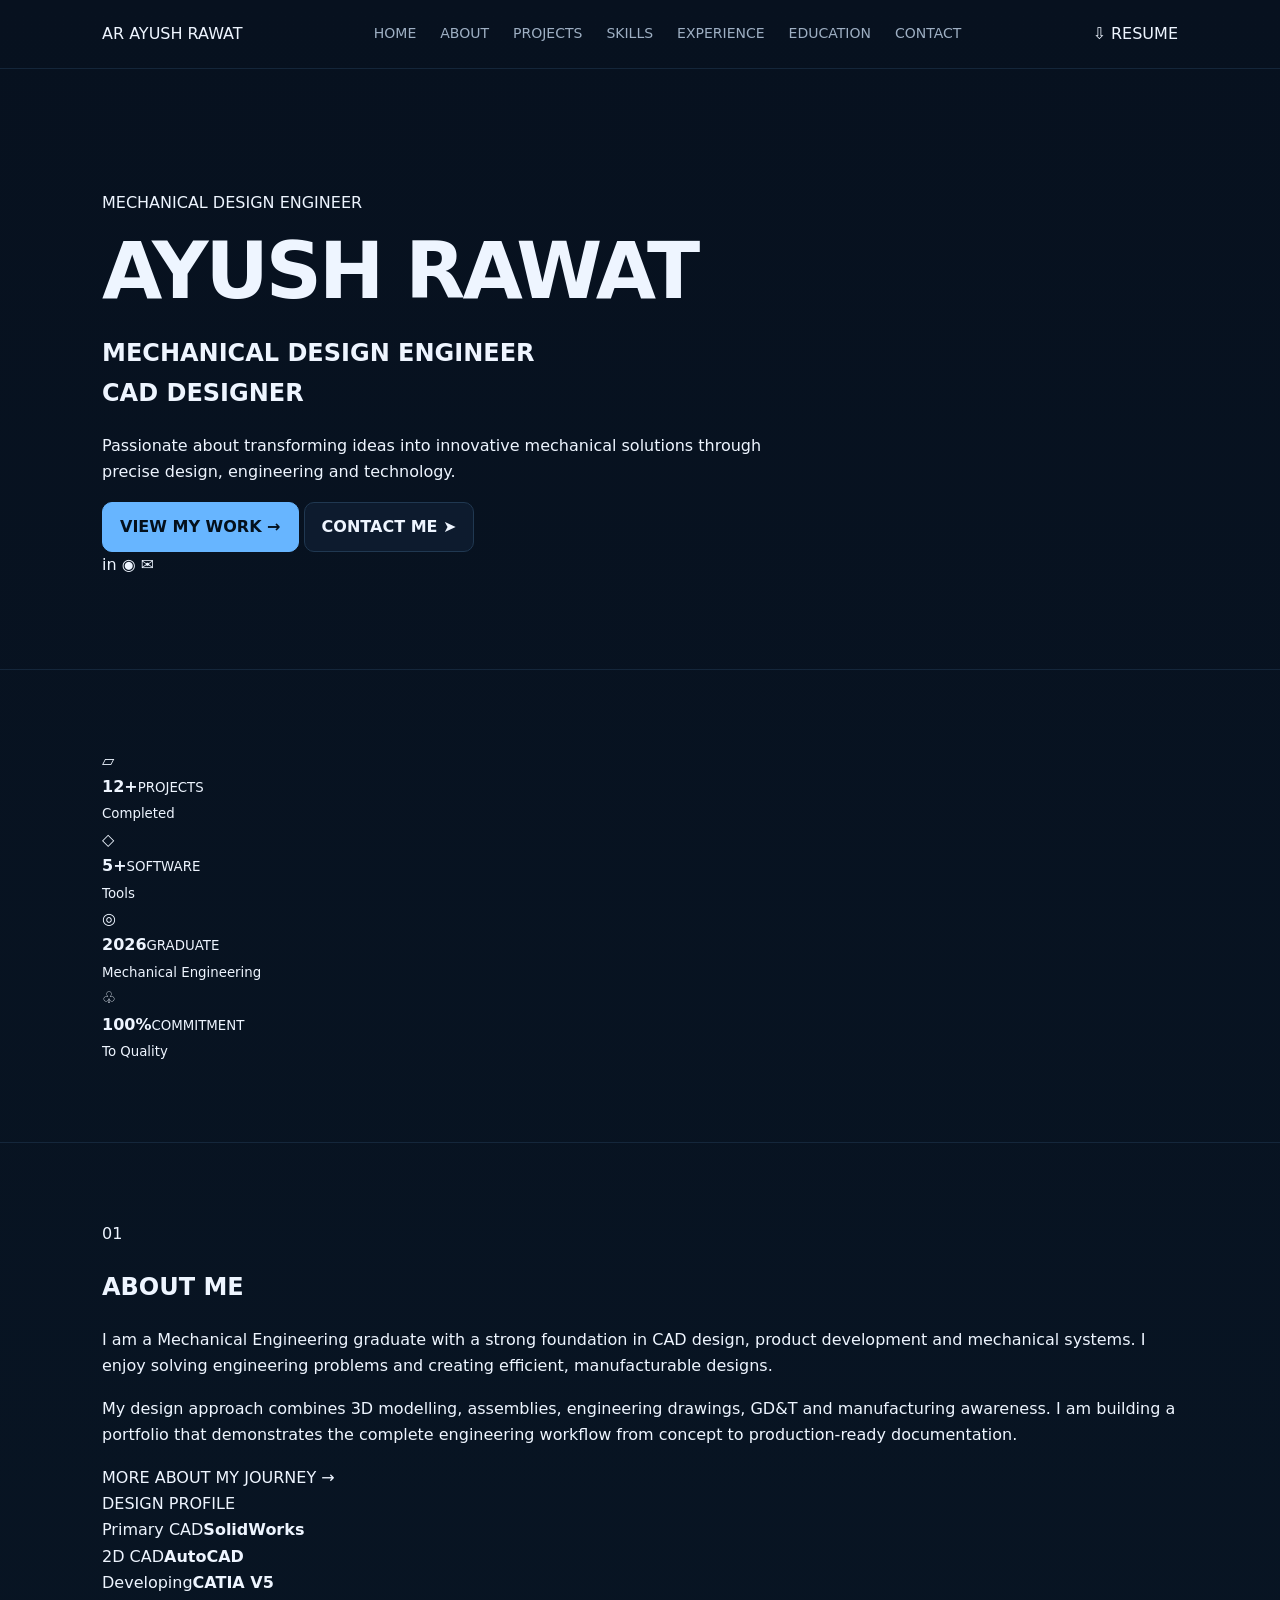
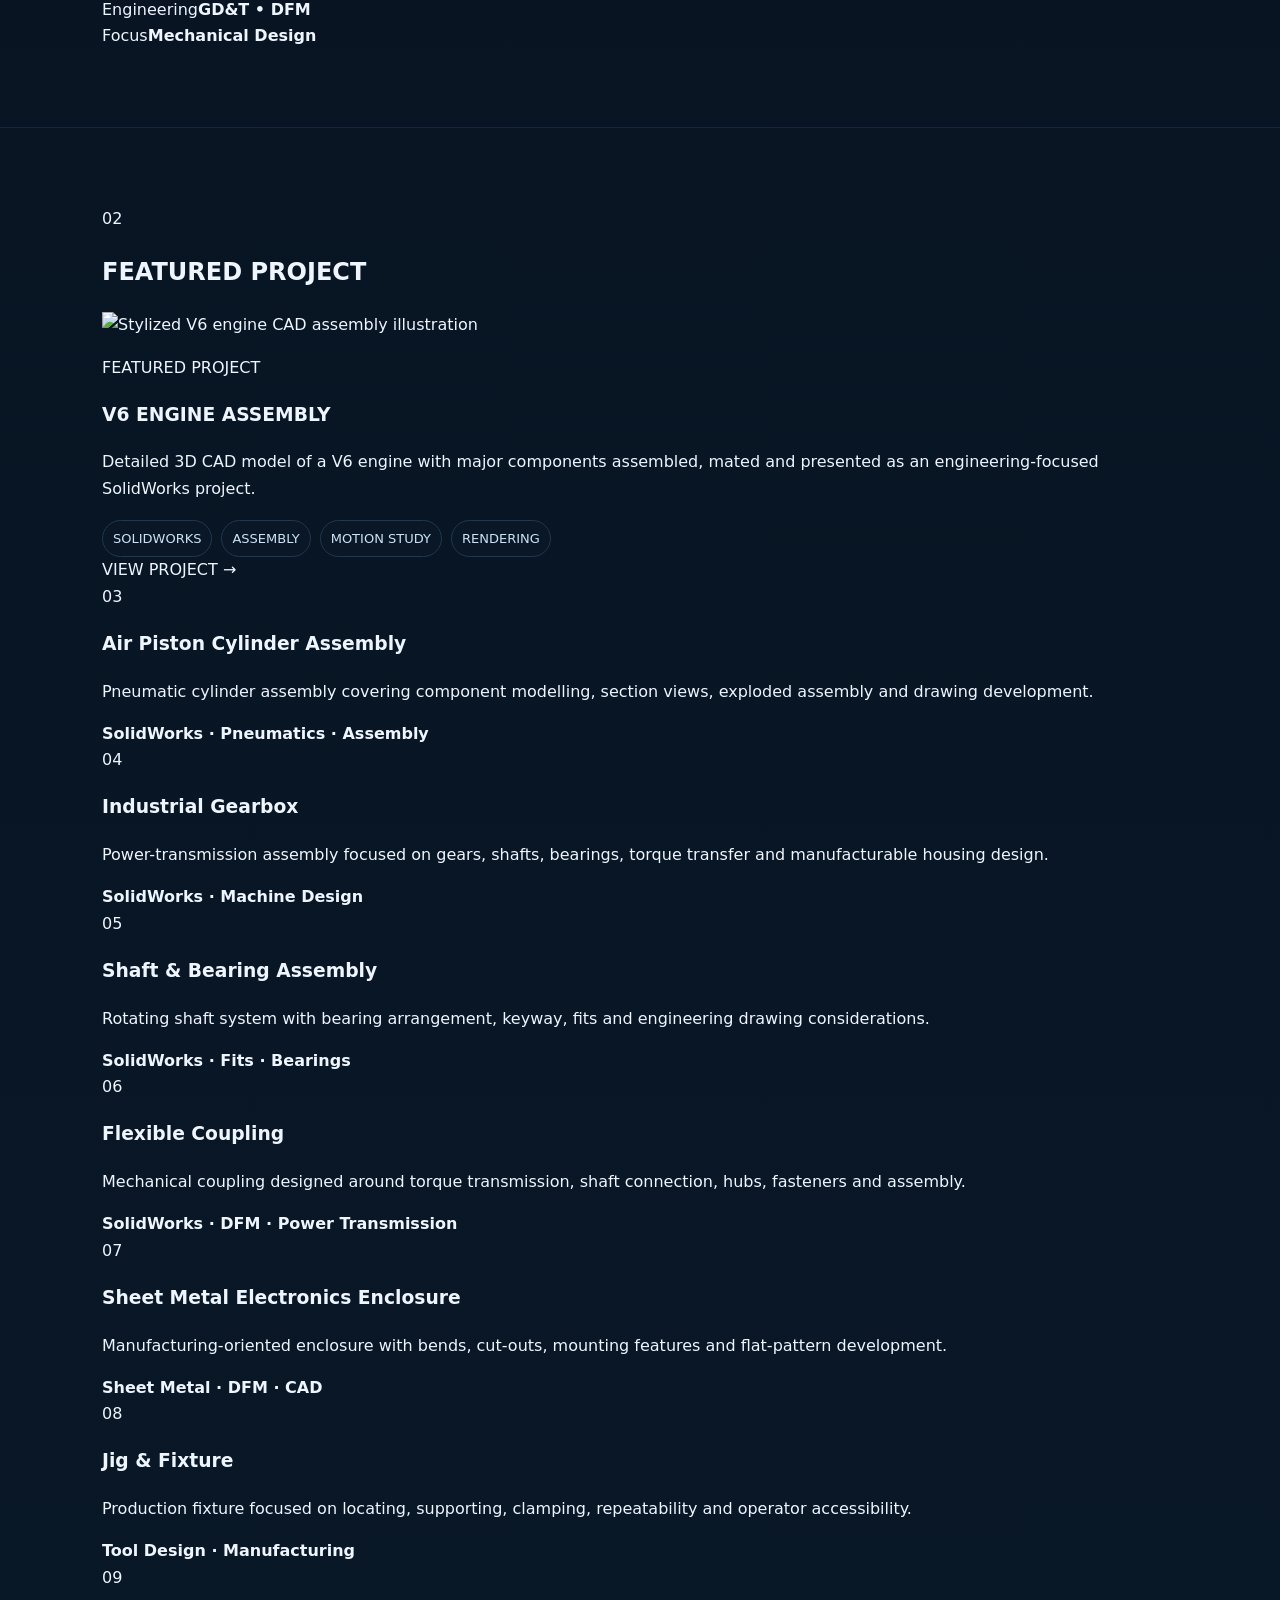
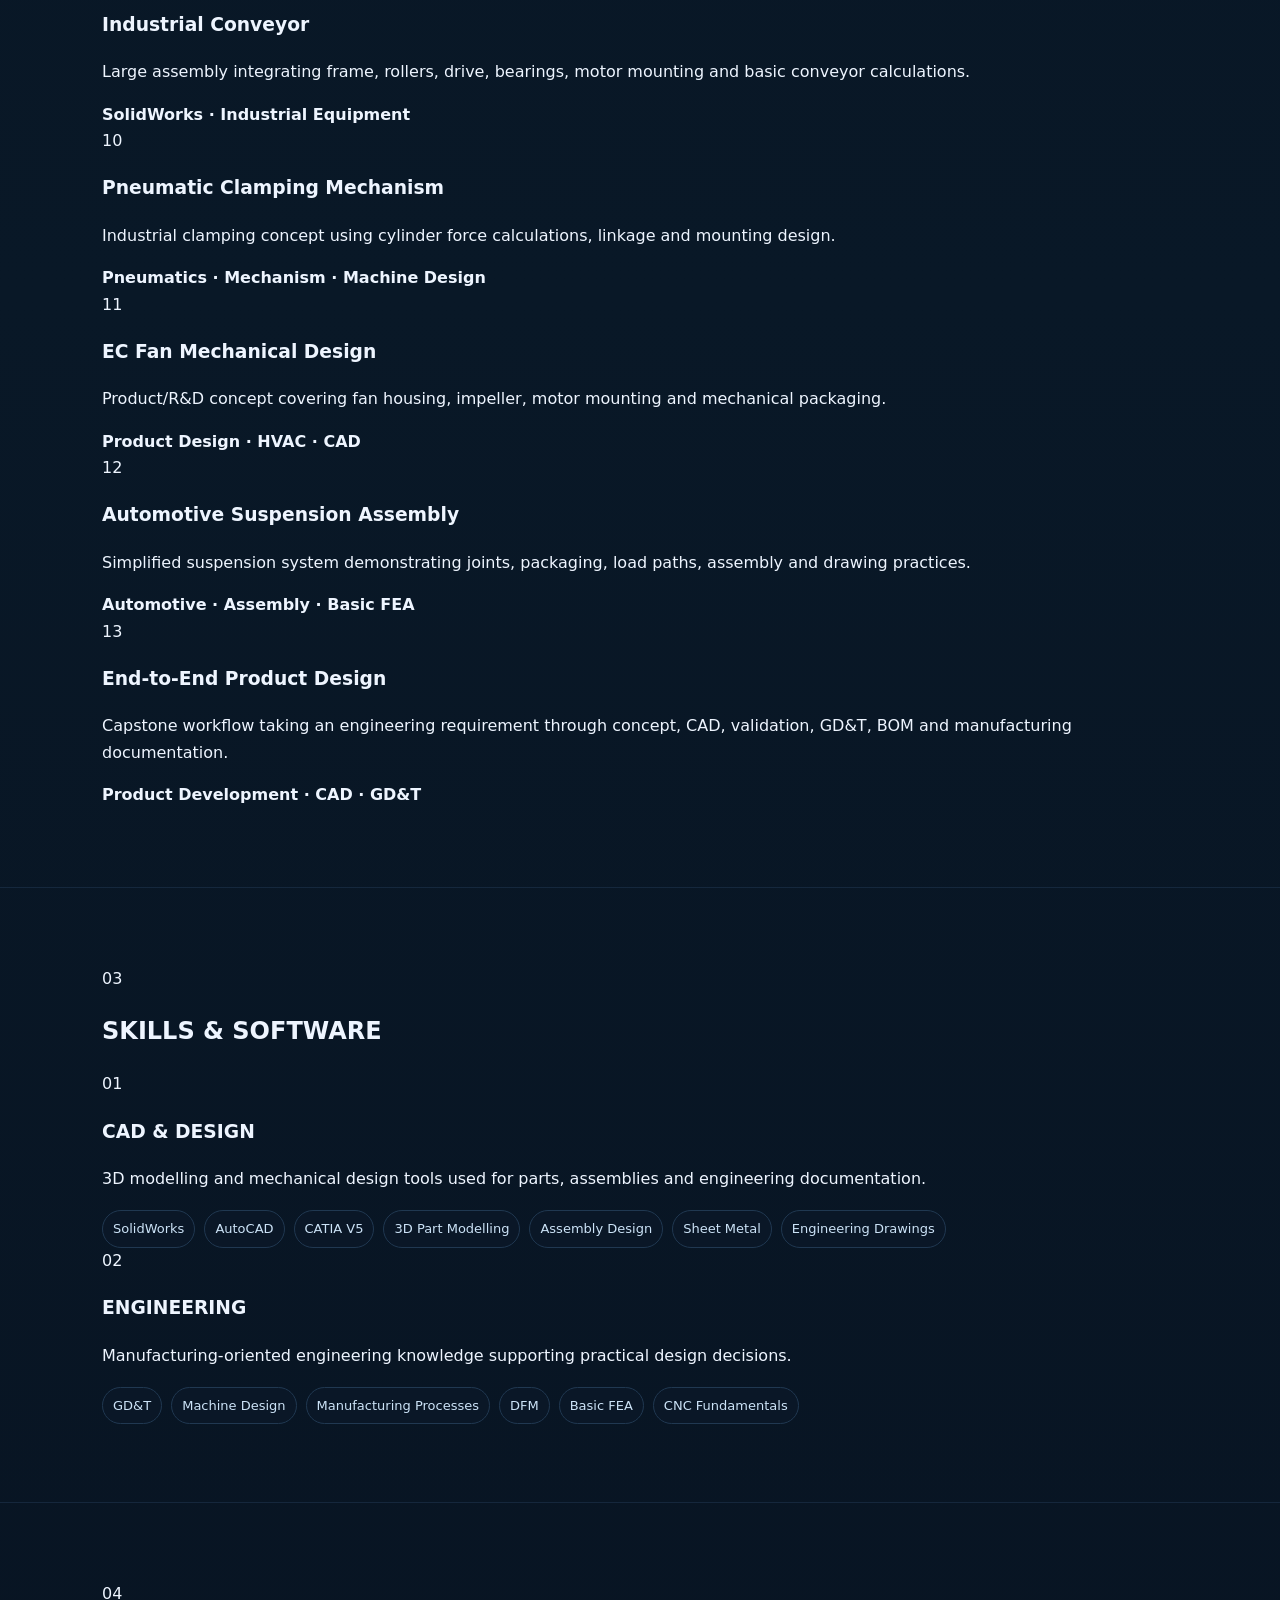
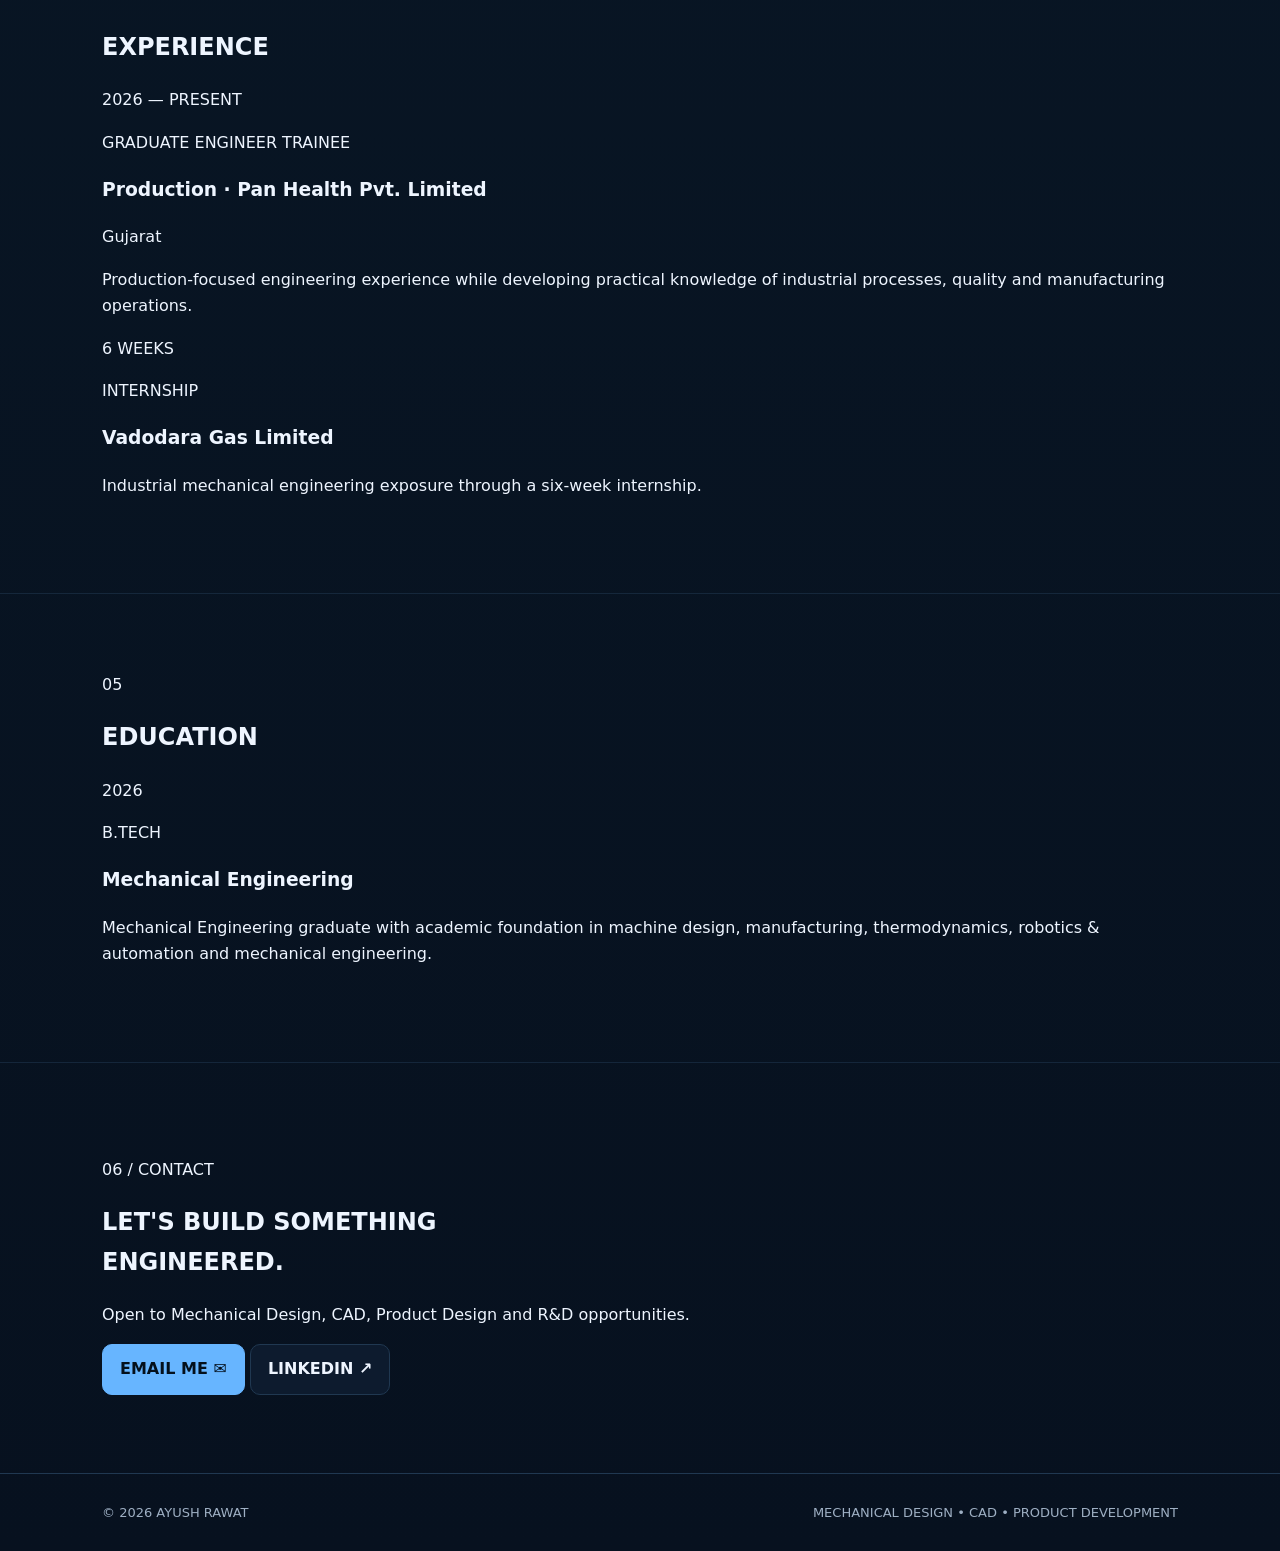
==== commit 339b8276: "Redesign portfolio homepage to match engineering reference" ====
--- a/index.html
+++ b/index.html
@@ -4,115 +4,157 @@
   <meta charset="utf-8">
   <meta name="viewport" content="width=device-width, initial-scale=1">
   <meta name="description" content="Ayush Rawat — Mechanical Design Engineer and CAD Designer portfolio.">
-  <title>Ayush Rawat | Mechanical Design & CAD</title>
+  <meta name="theme-color" content="#06101a">
+  <title>Ayush Rawat | Mechanical Design Engineer</title>
   <link rel="stylesheet" href="style.css">
 </head>
 <body>
-<header class="nav">
+<header class="site-header" id="top">
   <div class="container nav-inner">
-    <a class="logo" href="#home">AYUSH<span> RAWAT</span></a>
-    <button class="menu" aria-label="Open menu">☰</button>
-    <nav id="nav-links">
-      <a href="#about">About</a><a href="#skills">Skills</a><a href="#projects">Projects</a>
-      <a href="#experience">Experience</a><a href="#contact">Contact</a>
+    <a class="brand" href="#home" aria-label="Ayush Rawat home">
+      <span class="brand-mark">AR</span>
+      <span class="brand-name">AYUSH RAWAT</span>
+    </a>
+    <button class="menu" aria-label="Open navigation" aria-expanded="false">☰</button>
+    <nav id="nav-links" aria-label="Primary navigation">
+      <a class="active" href="#home">HOME</a>
+      <a href="#about">ABOUT</a>
+      <a href="#projects">PROJECTS</a>
+      <a href="#skills">SKILLS</a>
+      <a href="#experience">EXPERIENCE</a>
+      <a href="#education">EDUCATION</a>
+      <a href="#contact">CONTACT</a>
     </nav>
+    <a class="resume-btn" href="#contact"><span>⇩</span> RESUME</a>
   </div>
 </header>
 
 <main>
 <section id="home" class="hero">
-  <div class="container hero-grid">
-    <div>
-      <p class="eyebrow">MECHANICAL DESIGN • CAD • PRODUCT DEVELOPMENT</p>
-      <h1>Turning ideas into <span>engineered products.</span></h1>
-      <p class="lead">I'm Ayush Rawat, a Mechanical Engineering graduate building expertise in 3D CAD, assemblies, engineering drawings, GD&T and manufacturing-oriented design.</p>
-      <div class="actions">
-        <a class="btn primary" href="#projects">Explore My Work</a>
-        <a class="btn" href="https://www.linkedin.com/in/ayush-rawat-229127305" target="_blank" rel="noreferrer">LinkedIn ↗</a>
-        <a class="btn" href="https://github.com/Ayush-Rawat1604" target="_blank" rel="noreferrer">GitHub ↗</a>
+  <div class="hero-art" aria-hidden="true"></div>
+  <div class="hero-grid container">
+    <div class="hero-copy">
+      <p class="hero-kicker">MECHANICAL DESIGN ENGINEER</p>
+      <h1>AYUSH RAWAT</h1>
+      <h2>MECHANICAL DESIGN ENGINEER<br><span>CAD DESIGNER</span></h2>
+      <p class="hero-lead">Passionate about transforming ideas into innovative mechanical solutions through precise design, engineering and technology.</p>
+      <div class="hero-actions">
+        <a class="btn primary" href="#projects">VIEW MY WORK <span>→</span></a>
+        <a class="btn outline" href="#contact">CONTACT ME <span>➤</span></a>
+      </div>
+      <div class="socials" aria-label="Social links">
+        <a href="https://www.linkedin.com/in/ayush-rawat-229127305" target="_blank" rel="noopener noreferrer" aria-label="LinkedIn">in</a>
+        <a href="https://github.com/Ayush-Rawat1604" target="_blank" rel="noopener noreferrer" aria-label="GitHub">◉</a>
+        <a href="mailto:ayushrawat1604@gmail.com" aria-label="Email">✉</a>
       </div>
     </div>
-    <aside class="profile-card">
-      <div class="terminal">mechanical_design.profile</div>
-      <div class="stat"><span>Primary CAD</span><strong>SolidWorks</strong></div>
-      <div class="stat"><span>2D CAD</span><strong>AutoCAD</strong></div>
-      <div class="stat"><span>Developing</span><strong>CATIA V5</strong></div>
-      <div class="stat"><span>Engineering</span><strong>GD&T • DFM</strong></div>
-    </aside>
   </div>
 </section>
 
-<section id="about">
-<div class="container">
-  <div class="section-title"><p class="eyebrow">01 / PROFILE</p><h2>About Me</h2></div>
-  <div class="two-col">
-    <article class="card"><h3>Mechanical Design Focus</h3>
-      <p>I am building a career in Mechanical Design / CAD Design with a practical focus on part modelling, assemblies, mechanisms, engineering drawings and manufacturability.</p>
-      <p>My portfolio follows an engineering workflow: <b>requirement → concept → CAD → assembly → validation → drawing → manufacturing consideration.</b></p>
+<section class="stats-strip" aria-label="Portfolio statistics">
+  <div class="container stats-grid">
+    <div class="stat-item"><span class="stat-icon">▱</span><div><strong>12+</strong><small>PROJECTS<br>Completed</small></div></div>
+    <div class="stat-item"><span class="stat-icon">◇</span><div><strong>5+</strong><small>SOFTWARE<br>Tools</small></div></div>
+    <div class="stat-item"><span class="stat-icon">◎</span><div><strong>2026</strong><small>GRADUATE<br>Mechanical Engineering</small></div></div>
+    <div class="stat-item"><span class="stat-icon">♧</span><div><strong>100%</strong><small>COMMITMENT<br>To Quality</small></div></div>
+  </div>
+</section>
+
+<section id="about" class="panel-section">
+  <div class="container split-panel">
+    <div>
+      <div class="section-heading"><span>01</span><h2>ABOUT ME</h2></div>
+      <p class="large-text">I am a Mechanical Engineering graduate with a strong foundation in CAD design, product development and mechanical systems. I enjoy solving engineering problems and creating efficient, manufacturable designs.</p>
+      <p class="muted">My design approach combines 3D modelling, assemblies, engineering drawings, GD&amp;T and manufacturing awareness. I am building a portfolio that demonstrates the complete engineering workflow from concept to production-ready documentation.</p>
+      <a class="text-link" href="#experience">MORE ABOUT MY JOURNEY <span>→</span></a>
+    </div>
+    <div class="about-card">
+      <div class="mini-label">DESIGN PROFILE</div>
+      <div class="profile-row"><span>Primary CAD</span><b>SolidWorks</b></div>
+      <div class="profile-row"><span>2D CAD</span><b>AutoCAD</b></div>
+      <div class="profile-row"><span>Developing</span><b>CATIA V5</b></div>
+      <div class="profile-row"><span>Engineering</span><b>GD&amp;T • DFM</b></div>
+      <div class="profile-row"><span>Focus</span><b>Mechanical Design</b></div>
+    </div>
+  </div>
+</section>
+
+<section id="projects" class="panel-section projects-section">
+  <div class="container">
+    <div class="section-heading"><span>02</span><h2>FEATURED PROJECT</h2></div>
+    <article class="featured-project">
+      <a class="featured-image" href="v6-engine.html" aria-label="Open V6 Engine Assembly project">
+        <img src="assets/v6-engine-hero.svg" alt="Stylized V6 engine CAD assembly illustration">
+      </a>
+      <div class="featured-copy">
+        <p class="project-label">FEATURED PROJECT</p>
+        <h3>V6 ENGINE ASSEMBLY</h3>
+        <p>Detailed 3D CAD model of a V6 engine with major components assembled, mated and presented as an engineering-focused SolidWorks project.</p>
+        <div class="tags"><span>SOLIDWORKS</span><span>ASSEMBLY</span><span>MOTION STUDY</span><span>RENDERING</span></div>
+        <a class="text-link" href="v6-engine.html">VIEW PROJECT <span>→</span></a>
+      </div>
     </article>
-    <article class="card"><h3>Career Direction</h3>
-      <p>Target roles: Mechanical Design Engineer, CAD Design Engineer, Product Design Engineer and R&D Design Engineer.</p>
-      <div class="tags"><span>3D CAD</span><span>Machine Design</span><span>Engineering Drawing</span><span>GD&T</span><span>DFM</span><span>Manufacturing</span></div>
+
+    <div class="project-grid">
+      <article class="project-card"><span>03</span><h3>Air Piston Cylinder Assembly</h3><p>Pneumatic cylinder assembly covering component modelling, section views, exploded assembly and drawing development.</p><b>SolidWorks · Pneumatics · Assembly</b></article>
+      <article class="project-card"><span>04</span><h3>Industrial Gearbox</h3><p>Power-transmission assembly focused on gears, shafts, bearings, torque transfer and manufacturable housing design.</p><b>SolidWorks · Machine Design</b></article>
+      <article class="project-card"><span>05</span><h3>Shaft &amp; Bearing Assembly</h3><p>Rotating shaft system with bearing arrangement, keyway, fits and engineering drawing considerations.</p><b>SolidWorks · Fits · Bearings</b></article>
+      <article class="project-card"><span>06</span><h3>Flexible Coupling</h3><p>Mechanical coupling designed around torque transmission, shaft connection, hubs, fasteners and assembly.</p><b>SolidWorks · DFM · Power Transmission</b></article>
+      <article class="project-card"><span>07</span><h3>Sheet Metal Electronics Enclosure</h3><p>Manufacturing-oriented enclosure with bends, cut-outs, mounting features and flat-pattern development.</p><b>Sheet Metal · DFM · CAD</b></article>
+      <article class="project-card"><span>08</span><h3>Jig &amp; Fixture</h3><p>Production fixture focused on locating, supporting, clamping, repeatability and operator accessibility.</p><b>Tool Design · Manufacturing</b></article>
+      <article class="project-card"><span>09</span><h3>Industrial Conveyor</h3><p>Large assembly integrating frame, rollers, drive, bearings, motor mounting and basic conveyor calculations.</p><b>SolidWorks · Industrial Equipment</b></article>
+      <article class="project-card"><span>10</span><h3>Pneumatic Clamping Mechanism</h3><p>Industrial clamping concept using cylinder force calculations, linkage and mounting design.</p><b>Pneumatics · Mechanism · Machine Design</b></article>
+      <article class="project-card"><span>11</span><h3>EC Fan Mechanical Design</h3><p>Product/R&amp;D concept covering fan housing, impeller, motor mounting and mechanical packaging.</p><b>Product Design · HVAC · CAD</b></article>
+      <article class="project-card"><span>12</span><h3>Automotive Suspension Assembly</h3><p>Simplified suspension system demonstrating joints, packaging, load paths, assembly and drawing practices.</p><b>Automotive · Assembly · Basic FEA</b></article>
+      <article class="project-card"><span>13</span><h3>End-to-End Product Design</h3><p>Capstone workflow taking an engineering requirement through concept, CAD, validation, GD&amp;T, BOM and manufacturing documentation.</p><b>Product Development · CAD · GD&amp;T</b></article>
+    </div>
+  </div>
+</section>
+
+<section id="skills" class="panel-section">
+  <div class="container">
+    <div class="section-heading"><span>03</span><h2>SKILLS &amp; SOFTWARE</h2></div>
+    <div class="skills-layout">
+      <article class="skill-card featured-skill"><div class="skill-number">01</div><h3>CAD &amp; DESIGN</h3><p>3D modelling and mechanical design tools used for parts, assemblies and engineering documentation.</p><div class="tags"><span>SolidWorks</span><span>AutoCAD</span><span>CATIA V5</span><span>3D Part Modelling</span><span>Assembly Design</span><span>Sheet Metal</span><span>Engineering Drawings</span></div></article>
+      <article class="skill-card"><div class="skill-number">02</div><h3>ENGINEERING</h3><p>Manufacturing-oriented engineering knowledge supporting practical design decisions.</p><div class="tags"><span>GD&amp;T</span><span>Machine Design</span><span>Manufacturing Processes</span><span>DFM</span><span>Basic FEA</span><span>CNC Fundamentals</span></div></article>
+    </div>
+  </div>
+</section>
+
+<section id="experience" class="panel-section">
+  <div class="container">
+    <div class="section-heading"><span>04</span><h2>EXPERIENCE</h2></div>
+    <div class="experience-list">
+      <article class="experience-card"><div class="year">2026 — PRESENT</div><div><p class="project-label">GRADUATE ENGINEER TRAINEE</p><h3>Production · Pan Health Pvt. Limited</h3><p class="muted">Gujarat</p><p>Production-focused engineering experience while developing practical knowledge of industrial processes, quality and manufacturing operations.</p></div></article>
+      <article class="experience-card"><div class="year">6 WEEKS</div><div><p class="project-label">INTERNSHIP</p><h3>Vadodara Gas Limited</h3><p>Industrial mechanical engineering exposure through a six-week internship.</p></div></article>
+    </div>
+  </div>
+</section>
+
+<section id="education" class="panel-section">
+  <div class="container">
+    <div class="section-heading"><span>05</span><h2>EDUCATION</h2></div>
+    <article class="education-card">
+      <div class="education-year">2026</div>
+      <div><p class="project-label">B.TECH</p><h3>Mechanical Engineering</h3><p class="muted">Mechanical Engineering graduate with academic foundation in machine design, manufacturing, thermodynamics, robotics &amp; automation and mechanical engineering.</p></div>
     </article>
   </div>
-</div>
 </section>
 
-<section id="skills">
-<div class="container">
-  <div class="section-title"><p class="eyebrow">02 / TOOLKIT</p><h2>Skills & Software</h2></div>
-  <div class="skill-grid">
-    <article class="card"><h3>CAD & Design</h3><div class="tags"><span>SolidWorks</span><span>AutoCAD</span><span>CATIA V5</span><span>3D Part Modelling</span><span>Assembly Design</span><span>Sheet Metal</span><span>Engineering Drawings</span></div></article>
-    <article class="card"><h3>Engineering</h3><div class="tags"><span>GD&T</span><span>Machine Design</span><span>Manufacturing Processes</span><span>DFM</span><span>Basic FEA</span><span>CNC Fundamentals</span></div></article>
+<section id="contact" class="contact-section">
+  <div class="container contact-inner">
+    <p class="project-label">06 / CONTACT</p>
+    <h2>LET'S BUILD SOMETHING<br><span>ENGINEERED.</span></h2>
+    <p>Open to Mechanical Design, CAD, Product Design and R&amp;D opportunities.</p>
+    <div class="hero-actions center">
+      <a class="btn primary" href="mailto:ayushrawat1604@gmail.com">EMAIL ME <span>✉</span></a>
+      <a class="btn outline" href="https://www.linkedin.com/in/ayush-rawat-229127305" target="_blank" rel="noopener noreferrer">LINKEDIN <span>↗</span></a>
+    </div>
   </div>
-</div>
-</section>
-
-<section id="projects">
-<div class="container">
-  <div class="section-title row-title"><div><p class="eyebrow">03 / SELECTED WORK</p><h2>Project Portfolio</h2></div><p>12 projects designed to demonstrate progressively stronger mechanical design capability.</p></div>
-  <div class="projects">
-    <article class="project featured"><a href="v6-engine.html"><img class="project-thumb" src="assets/v6-engine-hero.jpg" alt="V6 engine SolidWorks assembly"></a><div class="project-body"><div class="project-no">01</div><p class="badge">FLAGSHIP</p><h3><a href="v6-engine.html">V6 Engine Assembly ↗</a></h3><p>Complex automotive assembly developed in SolidWorks with individual components, assembly relationships, motion study and engineering presentation.</p><div class="stack">SolidWorks · Assembly · Motion · Engineering Design</div></div></article>
-    <article class="project"><div class="project-no">02</div><h3>Air Piston Cylinder Assembly</h3><p>Pneumatic cylinder assembly covering component modelling, section view, exploded assembly and drawing development.</p><div class="stack">SolidWorks · Pneumatics · Assembly</div></article>
-    <article class="project"><div class="project-no">03</div><h3>Industrial Gearbox</h3><p>Power-transmission assembly connecting gear ratio, torque, shaft sizing, bearings and manufacturable housing design.</p><div class="stack">SolidWorks · Machine Design</div></article>
-    <article class="project"><div class="project-no">04</div><h3>Shaft & Bearing Assembly</h3><p>Rotating shaft system with bearing arrangement, keyway, fits and engineering drawing considerations.</p><div class="stack">SolidWorks · Fits · Bearings</div></article>
-    <article class="project"><div class="project-no">05</div><h3>Flexible Coupling</h3><p>Mechanical coupling designed around torque transmission, shaft connection, hubs, fasteners and assembly.</p><div class="stack">SolidWorks · Power Transmission · DFM</div></article>
-    <article class="project"><div class="project-no">06</div><h3>Sheet Metal Electronics Enclosure</h3><p>Manufacturing-oriented enclosure with bends, cut-outs, mounting features and flat-pattern development.</p><div class="stack">SolidWorks · Sheet Metal · DFM</div></article>
-    <article class="project"><div class="project-no">07</div><h3>Jig & Fixture</h3><p>Production fixture focused on locating, supporting, clamping, repeatability and operator accessibility.</p><div class="stack">Tool Design · Manufacturing · 3-2-1 Locating</div></article>
-    <article class="project"><div class="project-no">08</div><h3>Industrial Conveyor</h3><p>Large assembly integrating frame, rollers, drive, bearings, motor mounting and basic conveyor calculations.</p><div class="stack">SolidWorks · Industrial Equipment</div></article>
-    <article class="project"><div class="project-no">09</div><h3>Pneumatic Clamping Mechanism</h3><p>Industrial clamping concept using cylinder force calculations, linkage and mounting design.</p><div class="stack">Pneumatics · Mechanism · Machine Design</div></article>
-    <article class="project"><div class="project-no">10</div><h3>EC Fan Mechanical Design</h3><p>Product/R&D concept covering fan housing, impeller, motor mounting and mechanical packaging.</p><div class="stack">Product Design · HVAC · CAD</div></article>
-    <article class="project"><div class="project-no">11</div><h3>Automotive Suspension Assembly</h3><p>Simplified suspension system demonstrating joints, packaging, load paths, assembly and drawing practices.</p><div class="stack">Automotive · Assembly · Basic FEA</div></article>
-    <article class="project"><div class="project-no">12</div><h3>End-to-End Product Design</h3><p>Capstone product taking an engineering requirement through concept, calculations, CAD, validation, GD&T, BOM and manufacturing documentation.</p><div class="stack">Product Development · CAD · DFM · GD&T</div></article>
-  </div>
-  <div class="note"><b>Portfolio update:</b> Project cards are ready for your actual SolidWorks renders, drawings and screenshots. Replace the placeholder project media as each project is completed.</div>
-</div>
-</section>
-
-<section id="experience">
-<div class="container">
-  <div class="section-title"><p class="eyebrow">04 / EXPERIENCE</p><h2>Experience & Education</h2></div>
-  <div class="timeline">
-    <div><strong>2026 — Present</strong><article class="card"><h3>Graduate Engineer Trainee — Production</h3><p>Pan Health Pvt. Limited · Gujarat</p><p>Production-focused engineering experience while developing toward a long-term Mechanical Design / CAD career.</p></article></div>
-    <div><strong>Internship</strong><article class="card"><h3>Vadodara Gas Limited</h3><p>Six-week mechanical engineering internship with exposure to an industrial engineering environment.</p></article></div>
-    <div><strong>B.Tech · 2026</strong><article class="card"><h3>Mechanical Engineering</h3><p>Mechanical Engineering graduate with academic foundation in machine design, manufacturing, thermodynamics, automation and mechanical engineering.</p></article></div>
-  </div>
-</div>
-</section>
-
-<section id="contact" class="contact">
-<div class="container">
-  <p class="eyebrow">05 / CONTACT</p><h2>Let's build something engineered.</h2>
-  <p>Open to Mechanical Design, CAD, Product Design and R&D opportunities.</p>
-  <div class="actions center">
-    <a class="btn primary" href="https://www.linkedin.com/in/ayush-rawat-229127305" target="_blank" rel="noreferrer">Connect on LinkedIn ↗</a>
-    <a class="btn" href="https://github.com/Ayush-Rawat1604" target="_blank" rel="noreferrer">View GitHub ↗</a>
-  </div>
-</div>
 </section>
 </main>
 
-<footer><div class="container footer-inner"><span>© 2026 Ayush Rawat</span><span>Mechanical Design • CAD • Product Development</span></div></footer>
+<footer><div class="container footer-inner"><span>© 2026 AYUSH RAWAT</span><span>MECHANICAL DESIGN • CAD • PRODUCT DEVELOPMENT</span></div></footer>
 <script src="script.js"></script>
 </body>
 </html>
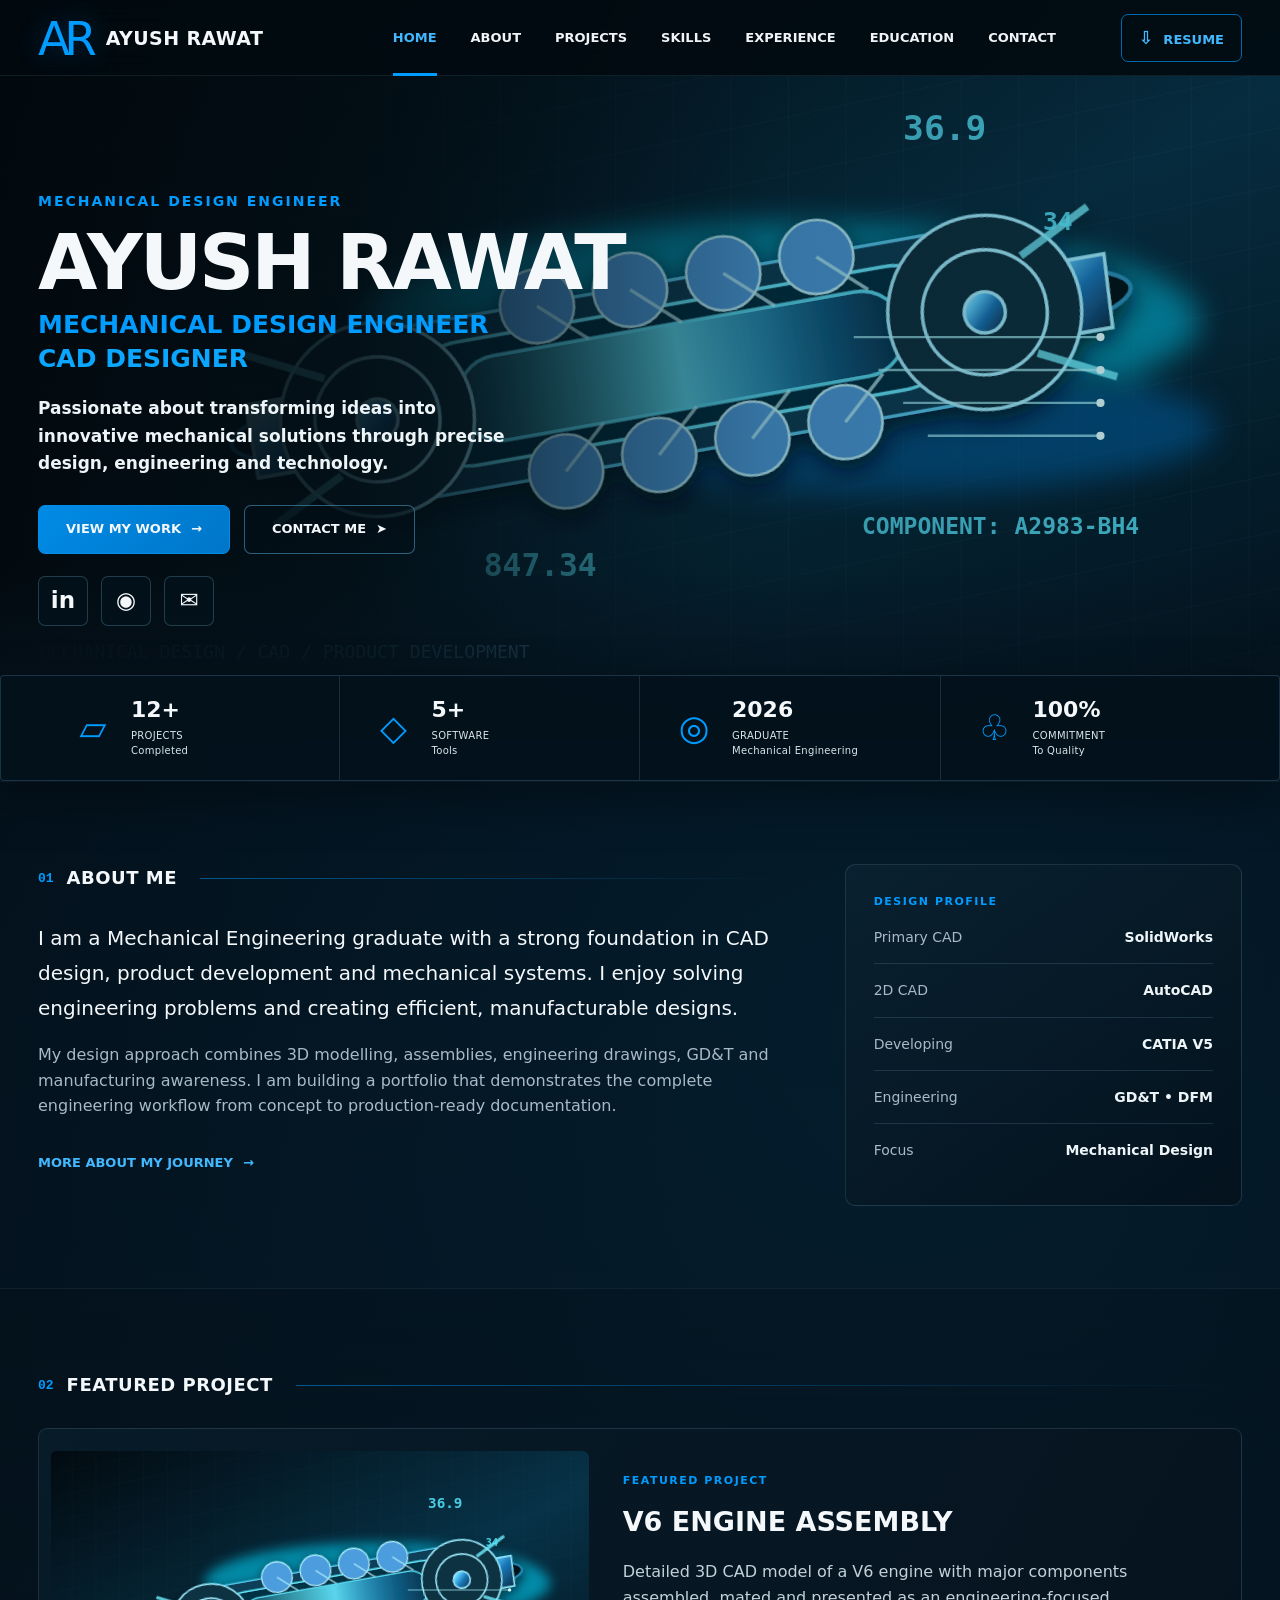
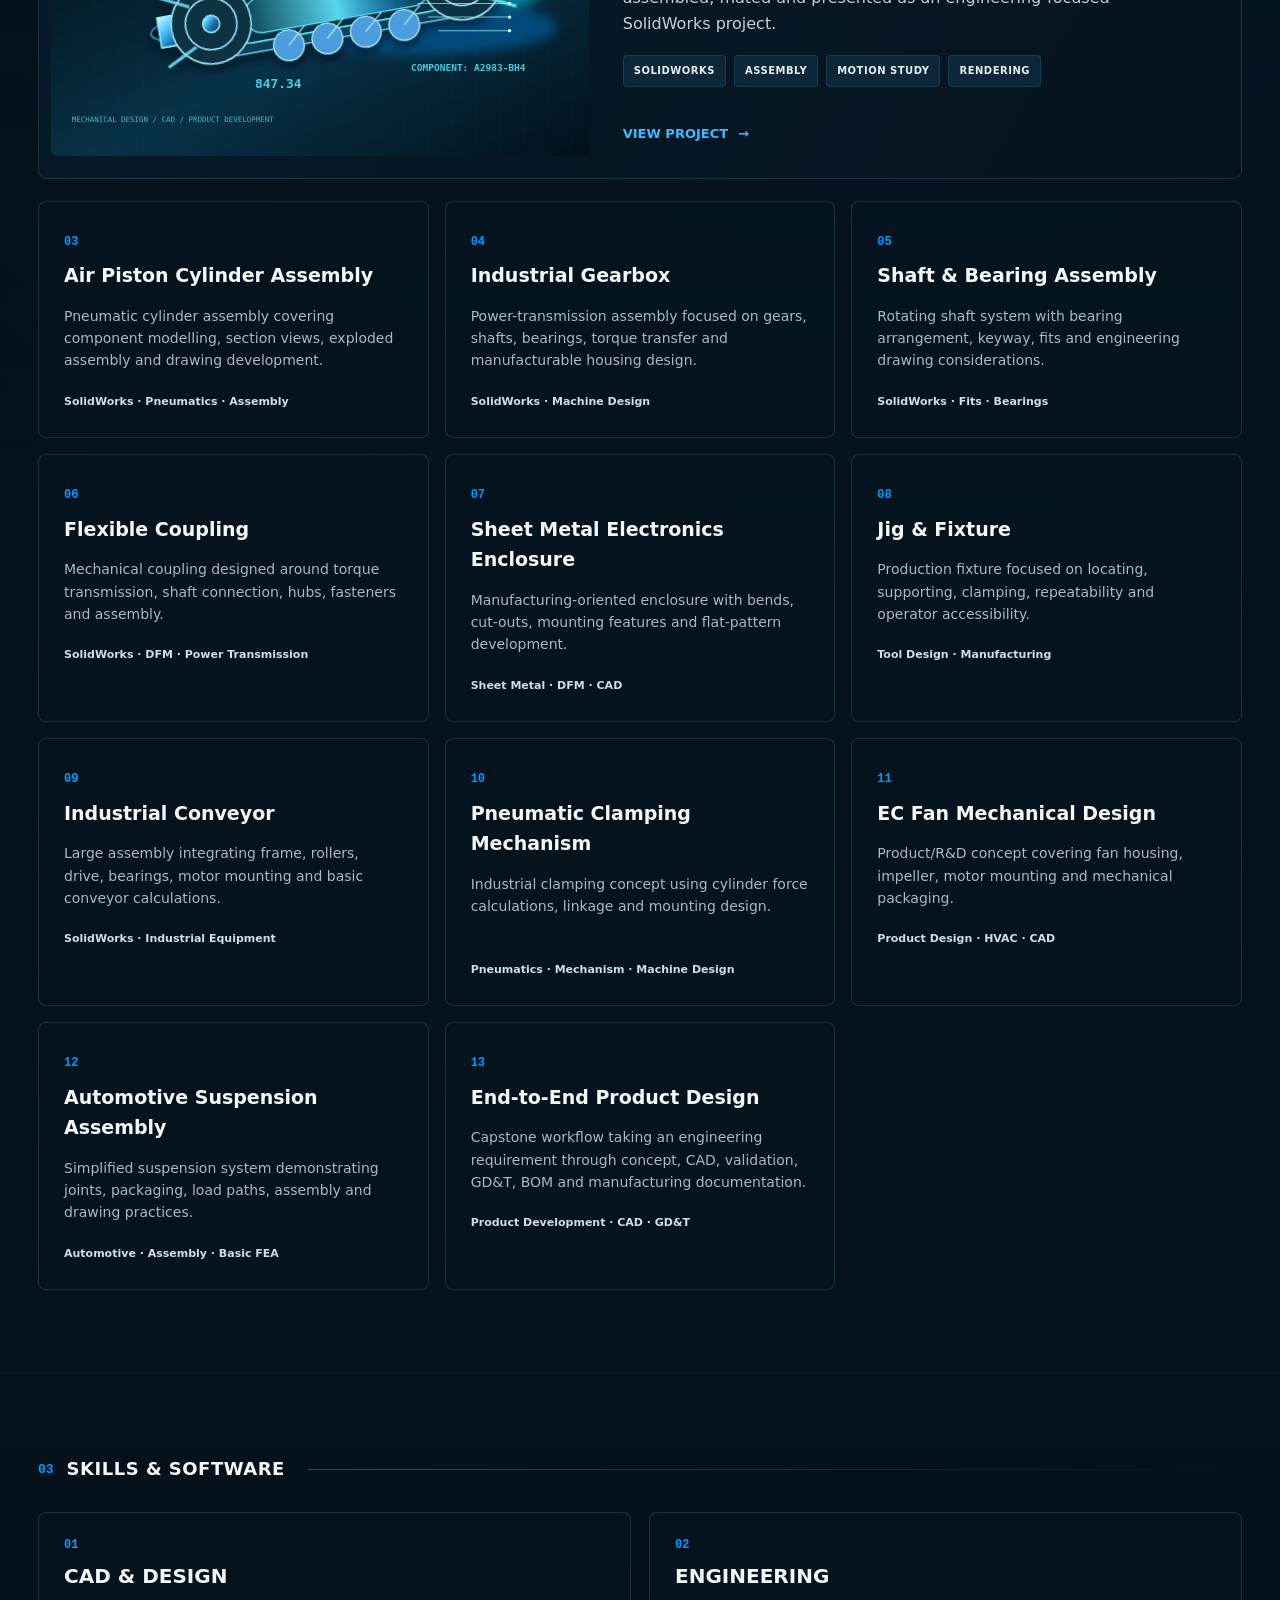
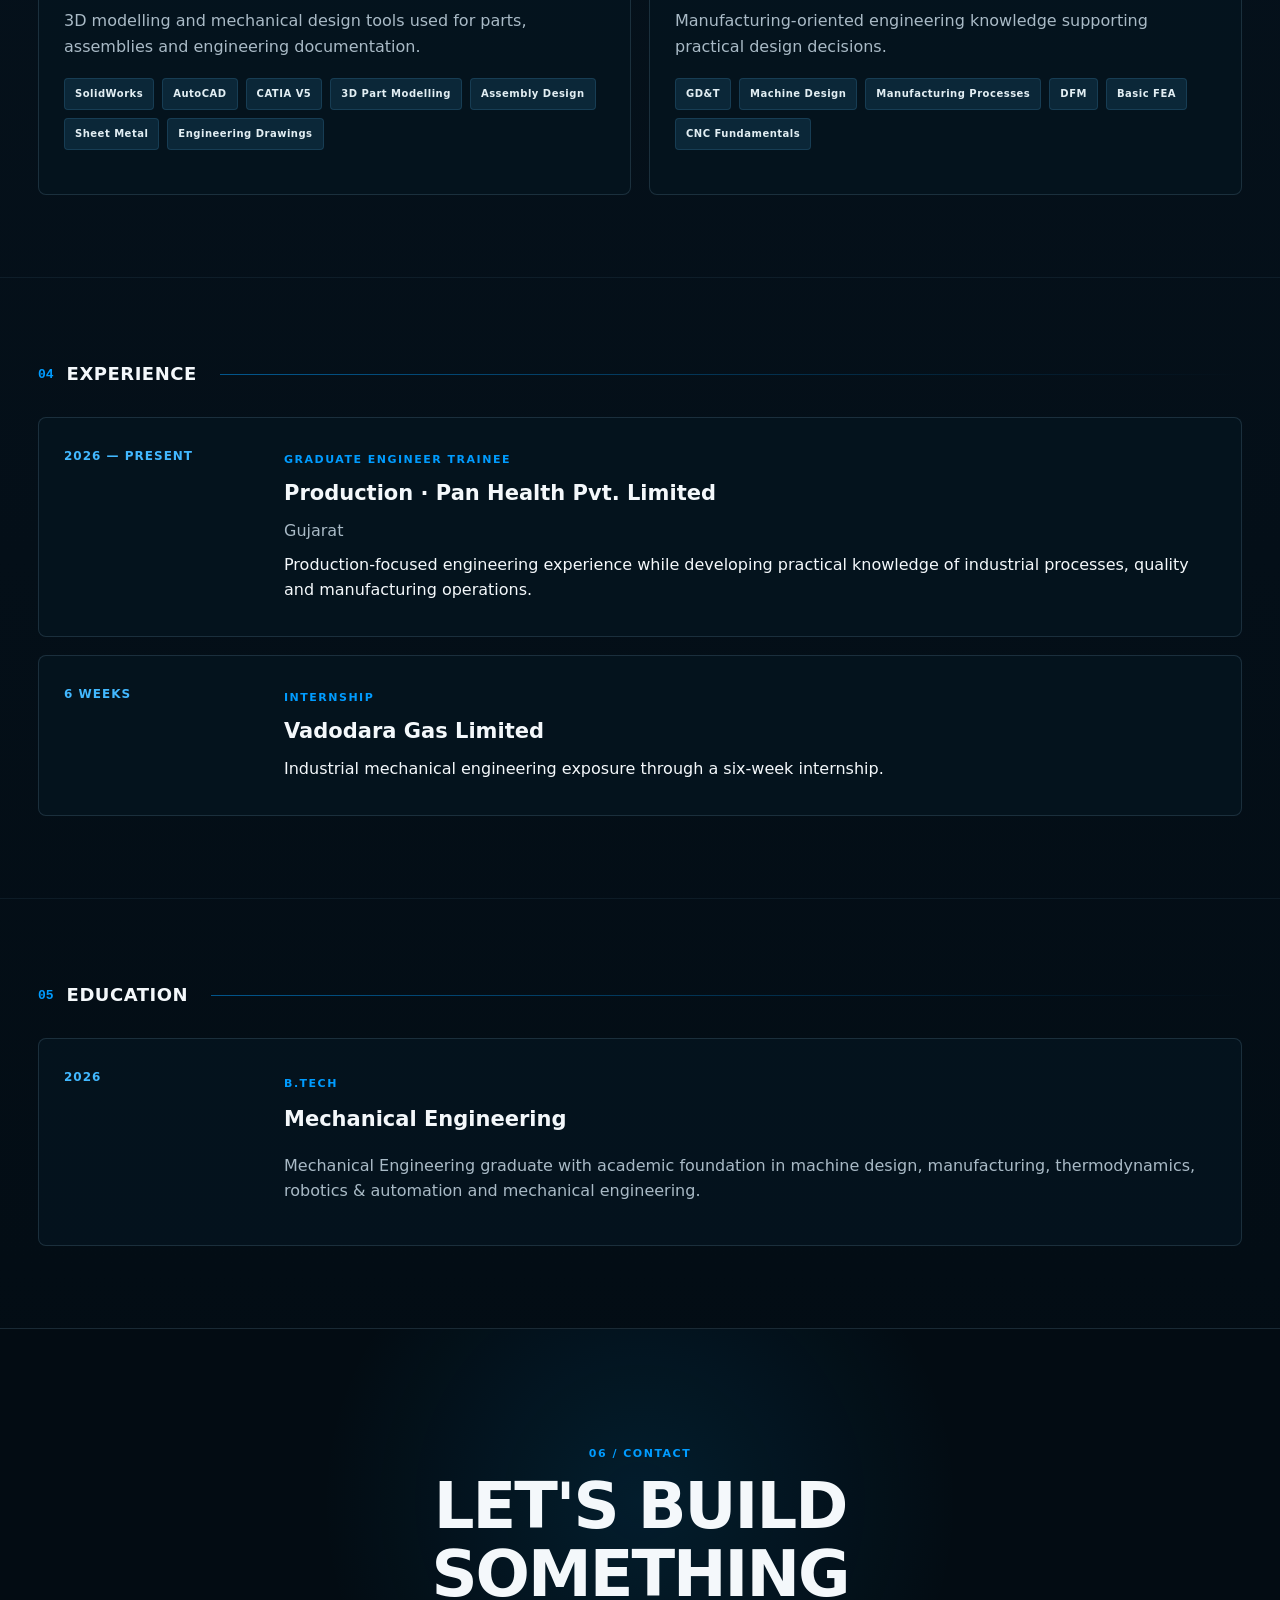
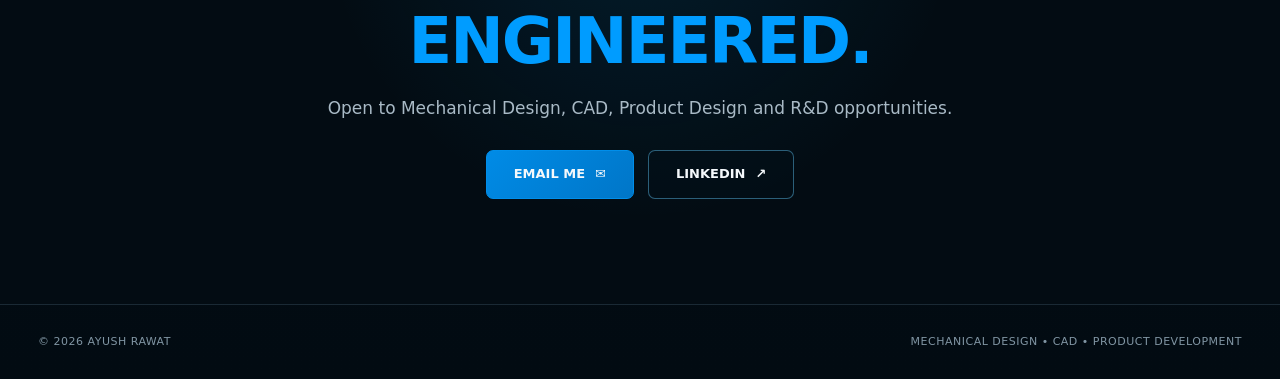
==== commit 9d831dd5: "Fix broken featured V6 project image reference" ====
--- a/index.html
+++ b/index.html
@@ -11,150 +11,21 @@
 <body>
 <header class="site-header" id="top">
   <div class="container nav-inner">
-    <a class="brand" href="#home" aria-label="Ayush Rawat home">
-      <span class="brand-mark">AR</span>
-      <span class="brand-name">AYUSH RAWAT</span>
-    </a>
+    <a class="brand" href="#home" aria-label="Ayush Rawat home"><span class="brand-mark">AR</span><span class="brand-name">AYUSH RAWAT</span></a>
     <button class="menu" aria-label="Open navigation" aria-expanded="false">☰</button>
-    <nav id="nav-links" aria-label="Primary navigation">
-      <a class="active" href="#home">HOME</a>
-      <a href="#about">ABOUT</a>
-      <a href="#projects">PROJECTS</a>
-      <a href="#skills">SKILLS</a>
-      <a href="#experience">EXPERIENCE</a>
-      <a href="#education">EDUCATION</a>
-      <a href="#contact">CONTACT</a>
-    </nav>
+    <nav id="nav-links" aria-label="Primary navigation"><a class="active" href="#home">HOME</a><a href="#about">ABOUT</a><a href="#projects">PROJECTS</a><a href="#skills">SKILLS</a><a href="#experience">EXPERIENCE</a><a href="#education">EDUCATION</a><a href="#contact">CONTACT</a></nav>
     <a class="resume-btn" href="#contact"><span>⇩</span> RESUME</a>
   </div>
 </header>
-
 <main>
-<section id="home" class="hero">
-  <div class="hero-art" aria-hidden="true"></div>
-  <div class="hero-grid container">
-    <div class="hero-copy">
-      <p class="hero-kicker">MECHANICAL DESIGN ENGINEER</p>
-      <h1>AYUSH RAWAT</h1>
-      <h2>MECHANICAL DESIGN ENGINEER<br><span>CAD DESIGNER</span></h2>
-      <p class="hero-lead">Passionate about transforming ideas into innovative mechanical solutions through precise design, engineering and technology.</p>
-      <div class="hero-actions">
-        <a class="btn primary" href="#projects">VIEW MY WORK <span>→</span></a>
-        <a class="btn outline" href="#contact">CONTACT ME <span>➤</span></a>
-      </div>
-      <div class="socials" aria-label="Social links">
-        <a href="https://www.linkedin.com/in/ayush-rawat-229127305" target="_blank" rel="noopener noreferrer" aria-label="LinkedIn">in</a>
-        <a href="https://github.com/Ayush-Rawat1604" target="_blank" rel="noopener noreferrer" aria-label="GitHub">◉</a>
-        <a href="mailto:ayushrawat1604@gmail.com" aria-label="Email">✉</a>
-      </div>
-    </div>
-  </div>
-</section>
-
-<section class="stats-strip" aria-label="Portfolio statistics">
-  <div class="container stats-grid">
-    <div class="stat-item"><span class="stat-icon">▱</span><div><strong>12+</strong><small>PROJECTS<br>Completed</small></div></div>
-    <div class="stat-item"><span class="stat-icon">◇</span><div><strong>5+</strong><small>SOFTWARE<br>Tools</small></div></div>
-    <div class="stat-item"><span class="stat-icon">◎</span><div><strong>2026</strong><small>GRADUATE<br>Mechanical Engineering</small></div></div>
-    <div class="stat-item"><span class="stat-icon">♧</span><div><strong>100%</strong><small>COMMITMENT<br>To Quality</small></div></div>
-  </div>
-</section>
-
-<section id="about" class="panel-section">
-  <div class="container split-panel">
-    <div>
-      <div class="section-heading"><span>01</span><h2>ABOUT ME</h2></div>
-      <p class="large-text">I am a Mechanical Engineering graduate with a strong foundation in CAD design, product development and mechanical systems. I enjoy solving engineering problems and creating efficient, manufacturable designs.</p>
-      <p class="muted">My design approach combines 3D modelling, assemblies, engineering drawings, GD&amp;T and manufacturing awareness. I am building a portfolio that demonstrates the complete engineering workflow from concept to production-ready documentation.</p>
-      <a class="text-link" href="#experience">MORE ABOUT MY JOURNEY <span>→</span></a>
-    </div>
-    <div class="about-card">
-      <div class="mini-label">DESIGN PROFILE</div>
-      <div class="profile-row"><span>Primary CAD</span><b>SolidWorks</b></div>
-      <div class="profile-row"><span>2D CAD</span><b>AutoCAD</b></div>
-      <div class="profile-row"><span>Developing</span><b>CATIA V5</b></div>
-      <div class="profile-row"><span>Engineering</span><b>GD&amp;T • DFM</b></div>
-      <div class="profile-row"><span>Focus</span><b>Mechanical Design</b></div>
-    </div>
-  </div>
-</section>
-
-<section id="projects" class="panel-section projects-section">
-  <div class="container">
-    <div class="section-heading"><span>02</span><h2>FEATURED PROJECT</h2></div>
-    <article class="featured-project">
-      <a class="featured-image" href="v6-engine.html" aria-label="Open V6 Engine Assembly project">
-        <img src="assets/v6-engine-hero.svg" alt="Stylized V6 engine CAD assembly illustration">
-      </a>
-      <div class="featured-copy">
-        <p class="project-label">FEATURED PROJECT</p>
-        <h3>V6 ENGINE ASSEMBLY</h3>
-        <p>Detailed 3D CAD model of a V6 engine with major components assembled, mated and presented as an engineering-focused SolidWorks project.</p>
-        <div class="tags"><span>SOLIDWORKS</span><span>ASSEMBLY</span><span>MOTION STUDY</span><span>RENDERING</span></div>
-        <a class="text-link" href="v6-engine.html">VIEW PROJECT <span>→</span></a>
-      </div>
-    </article>
-
-    <div class="project-grid">
-      <article class="project-card"><span>03</span><h3>Air Piston Cylinder Assembly</h3><p>Pneumatic cylinder assembly covering component modelling, section views, exploded assembly and drawing development.</p><b>SolidWorks · Pneumatics · Assembly</b></article>
-      <article class="project-card"><span>04</span><h3>Industrial Gearbox</h3><p>Power-transmission assembly focused on gears, shafts, bearings, torque transfer and manufacturable housing design.</p><b>SolidWorks · Machine Design</b></article>
-      <article class="project-card"><span>05</span><h3>Shaft &amp; Bearing Assembly</h3><p>Rotating shaft system with bearing arrangement, keyway, fits and engineering drawing considerations.</p><b>SolidWorks · Fits · Bearings</b></article>
-      <article class="project-card"><span>06</span><h3>Flexible Coupling</h3><p>Mechanical coupling designed around torque transmission, shaft connection, hubs, fasteners and assembly.</p><b>SolidWorks · DFM · Power Transmission</b></article>
-      <article class="project-card"><span>07</span><h3>Sheet Metal Electronics Enclosure</h3><p>Manufacturing-oriented enclosure with bends, cut-outs, mounting features and flat-pattern development.</p><b>Sheet Metal · DFM · CAD</b></article>
-      <article class="project-card"><span>08</span><h3>Jig &amp; Fixture</h3><p>Production fixture focused on locating, supporting, clamping, repeatability and operator accessibility.</p><b>Tool Design · Manufacturing</b></article>
-      <article class="project-card"><span>09</span><h3>Industrial Conveyor</h3><p>Large assembly integrating frame, rollers, drive, bearings, motor mounting and basic conveyor calculations.</p><b>SolidWorks · Industrial Equipment</b></article>
-      <article class="project-card"><span>10</span><h3>Pneumatic Clamping Mechanism</h3><p>Industrial clamping concept using cylinder force calculations, linkage and mounting design.</p><b>Pneumatics · Mechanism · Machine Design</b></article>
-      <article class="project-card"><span>11</span><h3>EC Fan Mechanical Design</h3><p>Product/R&amp;D concept covering fan housing, impeller, motor mounting and mechanical packaging.</p><b>Product Design · HVAC · CAD</b></article>
-      <article class="project-card"><span>12</span><h3>Automotive Suspension Assembly</h3><p>Simplified suspension system demonstrating joints, packaging, load paths, assembly and drawing practices.</p><b>Automotive · Assembly · Basic FEA</b></article>
-      <article class="project-card"><span>13</span><h3>End-to-End Product Design</h3><p>Capstone workflow taking an engineering requirement through concept, CAD, validation, GD&amp;T, BOM and manufacturing documentation.</p><b>Product Development · CAD · GD&amp;T</b></article>
-    </div>
-  </div>
-</section>
-
-<section id="skills" class="panel-section">
-  <div class="container">
-    <div class="section-heading"><span>03</span><h2>SKILLS &amp; SOFTWARE</h2></div>
-    <div class="skills-layout">
-      <article class="skill-card featured-skill"><div class="skill-number">01</div><h3>CAD &amp; DESIGN</h3><p>3D modelling and mechanical design tools used for parts, assemblies and engineering documentation.</p><div class="tags"><span>SolidWorks</span><span>AutoCAD</span><span>CATIA V5</span><span>3D Part Modelling</span><span>Assembly Design</span><span>Sheet Metal</span><span>Engineering Drawings</span></div></article>
-      <article class="skill-card"><div class="skill-number">02</div><h3>ENGINEERING</h3><p>Manufacturing-oriented engineering knowledge supporting practical design decisions.</p><div class="tags"><span>GD&amp;T</span><span>Machine Design</span><span>Manufacturing Processes</span><span>DFM</span><span>Basic FEA</span><span>CNC Fundamentals</span></div></article>
-    </div>
-  </div>
-</section>
-
-<section id="experience" class="panel-section">
-  <div class="container">
-    <div class="section-heading"><span>04</span><h2>EXPERIENCE</h2></div>
-    <div class="experience-list">
-      <article class="experience-card"><div class="year">2026 — PRESENT</div><div><p class="project-label">GRADUATE ENGINEER TRAINEE</p><h3>Production · Pan Health Pvt. Limited</h3><p class="muted">Gujarat</p><p>Production-focused engineering experience while developing practical knowledge of industrial processes, quality and manufacturing operations.</p></div></article>
-      <article class="experience-card"><div class="year">6 WEEKS</div><div><p class="project-label">INTERNSHIP</p><h3>Vadodara Gas Limited</h3><p>Industrial mechanical engineering exposure through a six-week internship.</p></div></article>
-    </div>
-  </div>
-</section>
-
-<section id="education" class="panel-section">
-  <div class="container">
-    <div class="section-heading"><span>05</span><h2>EDUCATION</h2></div>
-    <article class="education-card">
-      <div class="education-year">2026</div>
-      <div><p class="project-label">B.TECH</p><h3>Mechanical Engineering</h3><p class="muted">Mechanical Engineering graduate with academic foundation in machine design, manufacturing, thermodynamics, robotics &amp; automation and mechanical engineering.</p></div>
-    </article>
-  </div>
-</section>
-
-<section id="contact" class="contact-section">
-  <div class="container contact-inner">
-    <p class="project-label">06 / CONTACT</p>
-    <h2>LET'S BUILD SOMETHING<br><span>ENGINEERED.</span></h2>
-    <p>Open to Mechanical Design, CAD, Product Design and R&amp;D opportunities.</p>
-    <div class="hero-actions center">
-      <a class="btn primary" href="mailto:ayushrawat1604@gmail.com">EMAIL ME <span>✉</span></a>
-      <a class="btn outline" href="https://www.linkedin.com/in/ayush-rawat-229127305" target="_blank" rel="noopener noreferrer">LINKEDIN <span>↗</span></a>
-    </div>
-  </div>
-</section>
-</main>
-
-<footer><div class="container footer-inner"><span>© 2026 AYUSH RAWAT</span><span>MECHANICAL DESIGN • CAD • PRODUCT DEVELOPMENT</span></div></footer>
-<script src="script.js"></script>
-</body>
-</html>+<section id="home" class="hero"><div class="hero-art" aria-hidden="true"></div><div class="hero-grid container"><div class="hero-copy"><p class="hero-kicker">MECHANICAL DESIGN ENGINEER</p><h1>AYUSH RAWAT</h1><h2>MECHANICAL DESIGN ENGINEER<br><span>CAD DESIGNER</span></h2><p class="hero-lead">Passionate about transforming ideas into innovative mechanical solutions through precise design, engineering and technology.</p><div class="hero-actions"><a class="btn primary" href="#projects">VIEW MY WORK <span>→</span></a><a class="btn outline" href="#contact">CONTACT ME <span>➤</span></a></div><div class="socials" aria-label="Social links"><a href="https://www.linkedin.com/in/ayush-rawat-229127305" target="_blank" rel="noopener noreferrer" aria-label="LinkedIn">in</a><a href="https://github.com/Ayush-Rawat1604" target="_blank" rel="noopener noreferrer" aria-label="GitHub">◉</a><a href="mailto:ayushrawat1604@gmail.com" aria-label="Email">✉</a></div></div></div></section>
+<section class="stats-strip"><div class="container stats-grid"><div class="stat-item"><span class="stat-icon">▱</span><div><strong>12+</strong><small>PROJECTS<br>Completed</small></div></div><div class="stat-item"><span class="stat-icon">◇</span><div><strong>5+</strong><small>SOFTWARE<br>Tools</small></div></div><div class="stat-item"><span class="stat-icon">◎</span><div><strong>2026</strong><small>GRADUATE<br>Mechanical Engineering</small></div></div><div class="stat-item"><span class="stat-icon">♧</span><div><strong>100%</strong><small>COMMITMENT<br>To Quality</small></div></div></div></section>
+<section id="about" class="panel-section"><div class="container split-panel"><div><div class="section-heading"><span>01</span><h2>ABOUT ME</h2></div><p class="large-text">I am a Mechanical Engineering graduate with a strong foundation in CAD design, product development and mechanical systems. I enjoy solving engineering problems and creating efficient, manufacturable designs.</p><p class="muted">My design approach combines 3D modelling, assemblies, engineering drawings, GD&amp;T and manufacturing awareness. I am building a portfolio that demonstrates the complete engineering workflow from concept to production-ready documentation.</p><a class="text-link" href="#experience">MORE ABOUT MY JOURNEY <span>→</span></a></div><div class="about-card"><div class="mini-label">DESIGN PROFILE</div><div class="profile-row"><span>Primary CAD</span><b>SolidWorks</b></div><div class="profile-row"><span>2D CAD</span><b>AutoCAD</b></div><div class="profile-row"><span>Developing</span><b>CATIA V5</b></div><div class="profile-row"><span>Engineering</span><b>GD&amp;T • DFM</b></div><div class="profile-row"><span>Focus</span><b>Mechanical Design</b></div></div></div></section>
+<section id="projects" class="panel-section projects-section"><div class="container"><div class="section-heading"><span>02</span><h2>FEATURED PROJECT</h2></div><article class="featured-project"><a class="featured-image" href="v6-engine.html" aria-label="Open V6 Engine Assembly project"><img src="assets/cad-hero.svg" alt="V6 engine CAD assembly illustration"></a><div class="featured-copy"><p class="project-label">FEATURED PROJECT</p><h3>V6 ENGINE ASSEMBLY</h3><p>Detailed 3D CAD model of a V6 engine with major components assembled, mated and presented as an engineering-focused SolidWorks project.</p><div class="tags"><span>SOLIDWORKS</span><span>ASSEMBLY</span><span>MOTION STUDY</span><span>RENDERING</span></div><a class="text-link" href="v6-engine.html">VIEW PROJECT <span>→</span></a></div></article>
+<div class="project-grid"><article class="project-card"><span>03</span><h3>Air Piston Cylinder Assembly</h3><p>Pneumatic cylinder assembly covering component modelling, section views, exploded assembly and drawing development.</p><b>SolidWorks · Pneumatics · Assembly</b></article><article class="project-card"><span>04</span><h3>Industrial Gearbox</h3><p>Power-transmission assembly focused on gears, shafts, bearings, torque transfer and manufacturable housing design.</p><b>SolidWorks · Machine Design</b></article><article class="project-card"><span>05</span><h3>Shaft &amp; Bearing Assembly</h3><p>Rotating shaft system with bearing arrangement, keyway, fits and engineering drawing considerations.</p><b>SolidWorks · Fits · Bearings</b></article><article class="project-card"><span>06</span><h3>Flexible Coupling</h3><p>Mechanical coupling designed around torque transmission, shaft connection, hubs, fasteners and assembly.</p><b>SolidWorks · DFM · Power Transmission</b></article><article class="project-card"><span>07</span><h3>Sheet Metal Electronics Enclosure</h3><p>Manufacturing-oriented enclosure with bends, cut-outs, mounting features and flat-pattern development.</p><b>Sheet Metal · DFM · CAD</b></article><article class="project-card"><span>08</span><h3>Jig &amp; Fixture</h3><p>Production fixture focused on locating, supporting, clamping, repeatability and operator accessibility.</p><b>Tool Design · Manufacturing</b></article><article class="project-card"><span>09</span><h3>Industrial Conveyor</h3><p>Large assembly integrating frame, rollers, drive, bearings, motor mounting and basic conveyor calculations.</p><b>SolidWorks · Industrial Equipment</b></article><article class="project-card"><span>10</span><h3>Pneumatic Clamping Mechanism</h3><p>Industrial clamping concept using cylinder force calculations, linkage and mounting design.</p><b>Pneumatics · Mechanism · Machine Design</b></article><article class="project-card"><span>11</span><h3>EC Fan Mechanical Design</h3><p>Product/R&amp;D concept covering fan housing, impeller, motor mounting and mechanical packaging.</p><b>Product Design · HVAC · CAD</b></article><article class="project-card"><span>12</span><h3>Automotive Suspension Assembly</h3><p>Simplified suspension system demonstrating joints, packaging, load paths, assembly and drawing practices.</p><b>Automotive · Assembly · Basic FEA</b></article><article class="project-card"><span>13</span><h3>End-to-End Product Design</h3><p>Capstone workflow taking an engineering requirement through concept, CAD, validation, GD&amp;T, BOM and manufacturing documentation.</p><b>Product Development · CAD · GD&amp;T</b></article></div></div></section>
+<section id="skills" class="panel-section"><div class="container"><div class="section-heading"><span>03</span><h2>SKILLS &amp; SOFTWARE</h2></div><div class="skills-layout"><article class="skill-card featured-skill"><div class="skill-number">01</div><h3>CAD &amp; DESIGN</h3><p>3D modelling and mechanical design tools used for parts, assemblies and engineering documentation.</p><div class="tags"><span>SolidWorks</span><span>AutoCAD</span><span>CATIA V5</span><span>3D Part Modelling</span><span>Assembly Design</span><span>Sheet Metal</span><span>Engineering Drawings</span></div></article><article class="skill-card"><div class="skill-number">02</div><h3>ENGINEERING</h3><p>Manufacturing-oriented engineering knowledge supporting practical design decisions.</p><div class="tags"><span>GD&amp;T</span><span>Machine Design</span><span>Manufacturing Processes</span><span>DFM</span><span>Basic FEA</span><span>CNC Fundamentals</span></div></article></div></div></section>
+<section id="experience" class="panel-section"><div class="container"><div class="section-heading"><span>04</span><h2>EXPERIENCE</h2></div><div class="experience-list"><article class="experience-card"><div class="year">2026 — PRESENT</div><div><p class="project-label">GRADUATE ENGINEER TRAINEE</p><h3>Production · Pan Health Pvt. Limited</h3><p class="muted">Gujarat</p><p>Production-focused engineering experience while developing practical knowledge of industrial processes, quality and manufacturing operations.</p></div></article><article class="experience-card"><div class="year">6 WEEKS</div><div><p class="project-label">INTERNSHIP</p><h3>Vadodara Gas Limited</h3><p>Industrial mechanical engineering exposure through a six-week internship.</p></div></article></div></div></section>
+<section id="education" class="panel-section"><div class="container"><div class="section-heading"><span>05</span><h2>EDUCATION</h2></div><article class="education-card"><div class="education-year">2026</div><div><p class="project-label">B.TECH</p><h3>Mechanical Engineering</h3><p class="muted">Mechanical Engineering graduate with academic foundation in machine design, manufacturing, thermodynamics, robotics &amp; automation and mechanical engineering.</p></div></article></div></section>
+<section id="contact" class="contact-section"><div class="container contact-inner"><p class="project-label">06 / CONTACT</p><h2>LET'S BUILD SOMETHING<br><span>ENGINEERED.</span></h2><p>Open to Mechanical Design, CAD, Product Design and R&amp;D opportunities.</p><div class="hero-actions center"><a class="btn primary" href="mailto:ayushrawat1604@gmail.com">EMAIL ME <span>✉</span></a><a class="btn outline" href="https://www.linkedin.com/in/ayush-rawat-229127305" target="_blank" rel="noopener noreferrer">LINKEDIN <span>↗</span></a></div></div></section>
+</main><footer><div class="container footer-inner"><span>© 2026 AYUSH RAWAT</span><span>MECHANICAL DESIGN • CAD • PRODUCT DEVELOPMENT</span></div></footer><script src="script.js"></script>
+</body></html>
--- a/style.css
+++ b/style.css
@@ -1,14 +1,8 @@
-:root{--bg:#07111f;--panel:#0d1b2e;--panel2:#10263f;--text:#eef5ff;--muted:#9eafc3;--line:#203851;--accent:#67b5ff;--accent2:#b4dcff;--max:1120px}
-*{box-sizing:border-box}html{scroll-behavior:smooth}body{margin:0;background:linear-gradient(180deg,#07111f,#091827 55%,#07111f);color:var(--text);font-family:Inter,system-ui,-apple-system,"Segoe UI",Roboto,Arial,sans-serif;line-height:1.65}a{text-decoration:none;color:inherit}.container{max-width:var(--max);margin:auto;padding:0 22px}
-.nav{position:sticky;top:0;z-index:20;background:rgba(7,17,31,.9);backdrop-filter:blur(12px);border-bottom:1px solid var(--line)}.nav-inner{height:68px;display:flex;align-items:center;justify-content:space-between}.logo{font-weight:900;letter-spacing:.5px}.logo span{color:var(--accent)}nav{display:flex;gap:24px;color:var(--muted);font-size:14px}nav a:hover{color:var(--text)}.menu{display:none;background:none;border:0;color:var(--text);font-size:25px}
-.hero{padding:105px 0 90px}.hero-grid{display:grid;grid-template-columns:1.35fr .65fr;gap:52px;align-items:center}.eyebrow{margin:0;color:var(--accent2);font-size:12px;font-weight:800;letter-spacing:1.8px}.hero h1{font-size:clamp(45px,7vw,78px);line-height:1.02;letter-spacing:-3px;margin:14px 0 22px}.hero h1 span{color:var(--accent)}.lead{font-size:18px;color:var(--muted);max-width:720px}.actions{display:flex;gap:11px;flex-wrap:wrap;margin-top:28px}.actions.center{justify-content:center}.btn{display:inline-block;padding:11px 17px;border:1px solid var(--line);border-radius:10px;background:var(--panel);font-weight:750}.btn:hover{transform:translateY(-1px);border-color:#426486}.btn.primary{background:var(--accent);color:#04101c;border-color:var(--accent)}
-.profile-card,.card,.project{border:1px solid var(--line);border-radius:17px;background:rgba(13,27,46,.78)}.profile-card{padding:25px;background:linear-gradient(145deg,var(--panel2),var(--panel));box-shadow:0 25px 80px rgba(0,0,0,.25)}.terminal{font:13px ui-monospace,SFMono-Regular,Menlo,monospace;color:#b9d7f3;margin-bottom:10px}.stat{display:flex;justify-content:space-between;padding:15px 0;border-bottom:1px solid var(--line);gap:15px}.stat:last-child{border:0}.stat span{color:var(--muted)}section{padding:78px 0;border-top:1px solid rgba(32,56,81,.55)}.section-title{margin-bottom:30px}.section-title h2{font-size:36px;line-height:1.1;margin:6px 0}.row-title{display:flex;align-items:end;justify-content:space-between;gap:30px}.row-title>p{max-width:620px;color:var(--muted)}
-.two-col,.skill-grid{display:grid;grid-template-columns:1fr 1fr;gap:18px}.card{padding:25px}.card h3{margin:0 0 9px;font-size:21px}.card p{color:var(--muted);margin:8px 0}.tags{display:flex;gap:9px;flex-wrap:wrap;margin-top:18px}.tags span{padding:7px 10px;border:1px solid var(--line);border-radius:999px;color:#cce3f7;background:#0a1727;font-size:13px}
-.projects{display:grid;grid-template-columns:repeat(2,1fr);gap:18px}.project{padding:25px;min-height:230px}.project:hover{border-color:#3c6183;transform:translateY(-2px);transition:.2s}.project.featured{grid-column:span 2;background:linear-gradient(135deg,#102c49,#0d1b2e);min-height:265px}.project-no{font:12px ui-monospace,monospace;color:var(--accent);margin-bottom:8px}.badge{display:inline-block;padding:5px 9px;border-radius:999px;background:rgba(103,181,255,.12);color:var(--accent2);font-size:10px;font-weight:900;letter-spacing:1px;margin:0 0 4px}.project h3{font-size:23px;margin:7px 0}.project p{color:var(--muted);margin:7px 0 16px}.project .stack{font-size:13px;color:#bfd2e4}.note{margin-top:20px;border:1px dashed #34526f;border-radius:12px;padding:14px 16px;color:var(--muted);font-size:13px}
-.timeline{display:grid;gap:18px}.timeline>div{display:grid;grid-template-columns:150px 1fr;gap:18px;align-items:start}.timeline>div>strong{color:var(--accent2);padding-top:20px}.contact{text-align:center}.contact h2{font-size:42px;margin:8px 0}.contact p:not(.eyebrow){color:var(--muted)}footer{border-top:1px solid var(--line);padding:28px 0;color:var(--muted);font-size:13px}.footer-inner{display:flex;justify-content:space-between;gap:20px;flex-wrap:wrap}
-@media(max-width:800px){nav{display:none}.menu{display:block}.hero{padding:70px 0}.hero-grid,.two-col,.skill-grid,.projects{grid-template-columns:1fr}.project.featured{grid-column:span 1}.row-title{display:block}.hero h1{letter-spacing:-2px}.timeline>div{grid-template-columns:1fr;gap:0}.timeline>div>strong{padding-top:0}.contact h2{font-size:34px}}
-
-.project-hero{padding:95px 0 55px}.project-hero h1{font-size:clamp(44px,7vw,72px);line-height:1.03;letter-spacing:-2.5px;margin:10px 0 18px}.gallery{display:grid;grid-template-columns:1fr 1fr;gap:18px}.media{margin:0}.media.wide{grid-column:span 2}.media img{display:block;width:100%;height:auto;border-radius:14px;border:1px solid var(--line);background:#fff}.media figcaption{color:var(--muted);font-size:13px;margin-top:8px}.video{display:block;width:100%;max-width:950px;border-radius:14px;border:1px solid var(--line);background:#000}.small{font-size:13px;color:var(--muted);max-width:950px}.card ul{color:var(--muted);padding-left:20px}.card li{margin:6px 0}
-@media(max-width:800px){.gallery{grid-template-columns:1fr}.media.wide{grid-column:span 1}}
-
-.project-thumb{display:block;width:100%;max-height:430px;object-fit:cover;border-radius:12px;margin-bottom:20px;border:1px solid var(--line);background:#fff}.project-body h3 a:hover{color:var(--accent)}
+:root{--bg:#030b12;--bg2:#06131e;--panel:#071823;--panel2:#0b2231;--text:#f4f8fb;--muted:#a9bac6;--line:rgba(132,177,202,.18);--blue:#009cff;--blue2:#42b8ff;--cyan:#51e5ff;--max:1440px}*{box-sizing:border-box}html{scroll-behavior:smooth;scroll-padding-top:76px}body{margin:0;background:radial-gradient(circle at 70% 20%,rgba(0,132,198,.13),transparent 32%),linear-gradient(180deg,#020910,#06131e 45%,#020b12);color:var(--text);font-family:Inter,system-ui,-apple-system,"Segoe UI",Roboto,Arial,sans-serif;line-height:1.6}a{text-decoration:none;color:inherit}.container{width:min(var(--max),100%);margin:auto;padding:0 38px}.site-header{height:76px;position:fixed;inset:0 0 auto;z-index:50;background:rgba(2,10,16,.9);backdrop-filter:blur(14px);border-bottom:1px solid rgba(110,170,200,.13)}.nav-inner{height:76px;display:flex;align-items:center;gap:28px}.brand{display:flex;align-items:center;gap:15px;min-width:290px}.brand-mark{font-size:47px;line-height:1;font-weight:300;letter-spacing:-6px;color:var(--blue);text-shadow:0 0 25px rgba(0,156,255,.25)}.brand-name{font-weight:850;font-size:19px;letter-spacing:.4px}.site-header nav{display:flex;align-items:center;justify-content:center;gap:34px;flex:1;height:100%;font-size:13px;font-weight:800}.site-header nav a{height:100%;display:flex;align-items:center;position:relative;color:#f0f4f7}.site-header nav a:hover,.site-header nav a.active{color:var(--blue2)}.site-header nav a.active:after{content:"";position:absolute;bottom:0;left:0;right:0;height:3px;background:var(--blue)}.resume-btn{border:1px solid rgba(0,156,255,.65);color:var(--blue2);border-radius:7px;padding:9px 17px;font-size:13px;font-weight:850;white-space:nowrap}.resume-btn span{font-size:18px;margin-right:5px}.menu{display:none;margin-left:auto;background:none;border:0;color:white;font-size:26px}.site-header nav.open{display:flex}
+.hero{min-height:740px;position:relative;display:flex;align-items:center;overflow:hidden;padding-top:76px;background:#04131d}.hero-art{position:absolute;inset:0;background-image:linear-gradient(90deg,rgba(2,9,14,.96) 0%,rgba(2,11,17,.86) 28%,rgba(2,11,17,.28) 60%,rgba(2,11,17,.14) 100%),url("assets/cad-hero.svg");background-size:cover;background-position:center;opacity:1}.hero:after{content:"";position:absolute;inset:auto 0 0;height:170px;background:linear-gradient(transparent,#06131e)}.hero-grid{position:relative;z-index:2;min-height:664px;display:flex;align-items:center}.hero-copy{max-width:590px;padding:50px 0}.hero-kicker{color:var(--blue);font-weight:900;letter-spacing:2px;font-size:14px;margin:0 0 12px}.hero h1{font-size:clamp(52px,6vw,82px);line-height:.98;letter-spacing:-3px;margin:0 0 8px;font-weight:900}.hero h2{font-size:25px;line-height:1.35;color:var(--blue);margin:0 0 20px;font-weight:850}.hero h2 span{color:#0aa6ff}.hero-lead{font-size:17px;font-weight:550;max-width:490px;color:#eef5f8;margin:0}.hero-actions{display:flex;gap:14px;flex-wrap:wrap;margin-top:28px}.btn{display:inline-flex;align-items:center;justify-content:center;gap:10px;padding:13px 27px;border-radius:7px;border:1px solid rgba(86,177,222,.5);font-size:13px;font-weight:850;transition:.2s}.btn:hover{transform:translateY(-2px);box-shadow:0 8px 25px rgba(0,156,255,.14)}.btn.primary{background:linear-gradient(135deg,#008be6,#0076c8);border-color:#008eea}.btn.outline{background:rgba(3,16,25,.45)}.socials{display:flex;gap:13px;margin-top:22px}.socials a{width:50px;height:50px;border:1px solid rgba(115,180,213,.28);background:rgba(4,18,28,.72);border-radius:7px;display:grid;place-items:center;font-size:23px;font-weight:900}.socials a:hover{border-color:var(--blue);color:var(--blue2)}
+.stats-strip{position:relative;z-index:5;margin-top:-65px}.stats-grid{display:grid;grid-template-columns:repeat(4,1fr);background:rgba(4,18,28,.94);border:1px solid rgba(91,161,193,.25);border-radius:4px;box-shadow:0 18px 50px rgba(0,0,0,.35)}.stat-item{display:flex;align-items:center;gap:18px;padding:22px 34px;border-right:1px solid var(--line)}.stat-item:last-child{border-right:0}.stat-icon{font-size:35px;color:var(--blue);width:40px;text-align:center}.stat-item strong{display:block;font-size:22px;line-height:1.1}.stat-item small{display:block;margin-top:7px;color:#dbe5ea;font-size:10px;line-height:1.45;letter-spacing:.3px}
+.panel-section{padding:82px 0;border-top:1px solid rgba(110,170,200,.09)}.split-panel{display:grid;grid-template-columns:1.4fr .75fr;gap:65px}.section-heading{display:flex;align-items:center;gap:13px;margin-bottom:28px}.section-heading span{color:var(--blue);font:700 13px ui-monospace,monospace}.section-heading h2{font-size:18px;margin:0;letter-spacing:.5px}.section-heading:after{content:"";height:1px;background:linear-gradient(90deg,rgba(0,156,255,.5),transparent);flex:1;margin-left:10px}.large-text{font-size:20px;line-height:1.75;max-width:800px;margin:0 0 16px}.muted{color:var(--muted)}.text-link{display:inline-flex;align-items:center;gap:10px;color:var(--blue2);font-size:13px;font-weight:850;margin-top:18px}.text-link:hover{color:white}.about-card{align-self:center;background:linear-gradient(145deg,rgba(10,34,49,.9),rgba(4,18,28,.9));border:1px solid var(--line);border-radius:10px;padding:28px}.mini-label,.project-label{font-size:11px;font-weight:900;letter-spacing:1.5px;color:var(--blue)}.profile-row{display:flex;justify-content:space-between;gap:15px;padding:15px 0;border-bottom:1px solid var(--line);font-size:14px}.profile-row:last-child{border-bottom:0}.profile-row span{color:var(--muted)}.profile-row b{color:#edf5f8}
+.projects-section{background:linear-gradient(180deg,rgba(3,13,21,.3),rgba(5,20,30,.7))}.featured-project{display:grid;grid-template-columns:1.02fr 1.15fr;gap:34px;align-items:center;background:linear-gradient(120deg,#071b28,#06131e);border:1px solid var(--line);border-radius:9px;padding:12px;margin-bottom:22px}.featured-image{display:block;overflow:hidden;border-radius:6px;background:#020b10}.featured-image img{display:block;width:100%;height:305px;object-fit:cover;transition:.35s}.featured-image:hover img{transform:scale(1.025)}.featured-copy{padding:20px 28px 20px 0}.featured-copy h3{font-size:27px;margin:6px 0 12px}.featured-copy p:not(.project-label){color:#c4d1d9;max-width:650px}.tags{display:flex;flex-wrap:wrap;gap:8px;margin:19px 0}.tags span{font-size:10px;font-weight:850;letter-spacing:.5px;padding:7px 10px;border-radius:4px;background:#0b2738;border:1px solid rgba(69,152,194,.2);color:#e2eef3}.project-grid{display:grid;grid-template-columns:repeat(3,1fr);gap:16px}.project-card,.skill-card,.experience-card,.education-card{background:rgba(5,21,31,.85);border:1px solid var(--line);border-radius:8px;padding:25px;transition:.2s}.project-card:hover,.skill-card:hover,.experience-card:hover,.education-card:hover{border-color:rgba(0,156,255,.45);transform:translateY(-2px)}.project-card>span,.skill-number{color:var(--blue);font:700 12px ui-monospace,monospace}.project-card h3{font-size:19px;margin:8px 0}.project-card p{color:var(--muted);font-size:14px;min-height:68px}.project-card b{color:#cce0ea;font-size:11px;font-weight:700}.skills-layout{display:grid;grid-template-columns:1fr 1fr;gap:18px}.skill-card h3{font-size:20px;margin:8px 0}.skill-card p{color:var(--muted)}
+.experience-list{display:grid;gap:18px}.experience-card{display:grid;grid-template-columns:190px 1fr;gap:30px}.year,.education-year{color:var(--blue2);font-size:12px;font-weight:900;letter-spacing:1px;padding-top:4px}.experience-card h3,.education-card h3{margin:4px 0 2px;font-size:21px}.experience-card p{margin:8px 0}.education-card{display:grid;grid-template-columns:190px 1fr;gap:30px}.contact-section{text-align:center;padding:105px 0;background:radial-gradient(circle at 50% 30%,rgba(0,133,201,.14),transparent 42%),#030c13;border-top:1px solid var(--line)}.contact-inner{max-width:900px}.contact-section h2{font-size:clamp(38px,5vw,66px);line-height:1.05;letter-spacing:-2px;margin:8px 0 20px}.contact-section h2 span{color:var(--blue)}.contact-section>div>p:not(.project-label){color:var(--muted);font-size:17px}.center{justify-content:center}footer{border-top:1px solid var(--line);padding:28px 0;color:#8095a3;font-size:11px;letter-spacing:.5px}.footer-inner{display:flex;justify-content:space-between;gap:20px}
+@media(max-width:1100px){.brand{min-width:210px}.site-header nav{gap:18px}.container{padding-left:24px;padding-right:24px}.stat-item{padding:20px 18px}.project-grid{grid-template-columns:repeat(2,1fr)}}@media(max-width:850px){.site-header nav{display:none;position:absolute;top:76px;right:18px;left:18px;height:auto;flex-direction:column;align-items:stretch;gap:0;padding:10px;background:rgba(3,15,23,.98);border:1px solid var(--line);border-radius:8px;box-shadow:0 20px 45px rgba(0,0,0,.45)}.site-header nav.open{display:flex}.site-header nav a{height:auto;padding:13px 15px}.site-header nav a.active:after{display:none}.resume-btn{display:none}.menu{display:block}.brand{min-width:auto}.hero{min-height:700px}.hero-art{background-position:62% center}.hero-copy{padding-top:30px}.stats-grid{grid-template-columns:repeat(2,1fr)}.stat-item:nth-child(2){border-right:0}.stat-item:nth-child(-n+2){border-bottom:1px solid var(--line)}.split-panel,.featured-project,.skills-layout{grid-template-columns:1fr}.featured-copy{padding:10px 15px 22px}.project-grid{grid-template-columns:1fr 1fr}.experience-card,.education-card{grid-template-columns:1fr;gap:4px}.footer-inner{flex-direction:column}}@media(max-width:560px){.container{padding-left:18px;padding-right:18px}.site-header,.nav-inner{height:68px}.site-header nav{top:68px}.brand-mark{font-size:39px}.brand-name{font-size:16px}.hero{min-height:690px;padding-top:68px}.hero-art{background-position:65% center}.hero h1{font-size:48px}.hero h2{font-size:19px}.hero-lead{font-size:15px}.stats-strip{margin-top:-35px}.stats-grid{grid-template-columns:1fr}.stat-item{border-right:0!important;border-bottom:1px solid var(--line)!important}.stat-item:last-child{border-bottom:0!important}.panel-section{padding:65px 0}.project-grid{grid-template-columns:1fr}.featured-image img{height:240px}.large-text{font-size:17px}.contact-section h2{font-size:39px}.btn{width:100%}.hero-actions{width:100%}}
+.project-hero{padding:145px 0 70px;background:radial-gradient(circle at 70% 30%,rgba(0,156,255,.12),transparent 38%)}.project-hero h1{font-size:clamp(45px,6vw,75px);line-height:1;margin:8px 0 18px}.project-hero p{max-width:750px;color:var(--muted);font-size:17px}.gallery{display:grid;grid-template-columns:1fr 1fr;gap:18px}.media{margin:0}.media.wide{grid-column:span 2}.media img{display:block;width:100%;border-radius:9px;border:1px solid var(--line);background:#06131e}.media figcaption{color:var(--muted);font-size:12px;margin-top:7px}.project-detail-grid{display:grid;grid-template-columns:1.4fr .6fr;gap:20px;margin-top:30px}.detail-card{padding:28px;border:1px solid var(--line);border-radius:9px;background:rgba(5,21,31,.85)}.detail-card h2{font-size:19px}.detail-card p,.detail-card li{color:var(--muted)}.detail-card ul{padding-left:20px}@media(max-width:800px){.gallery,.project-detail-grid{grid-template-columns:1fr}.media.wide{grid-column:span 1}}
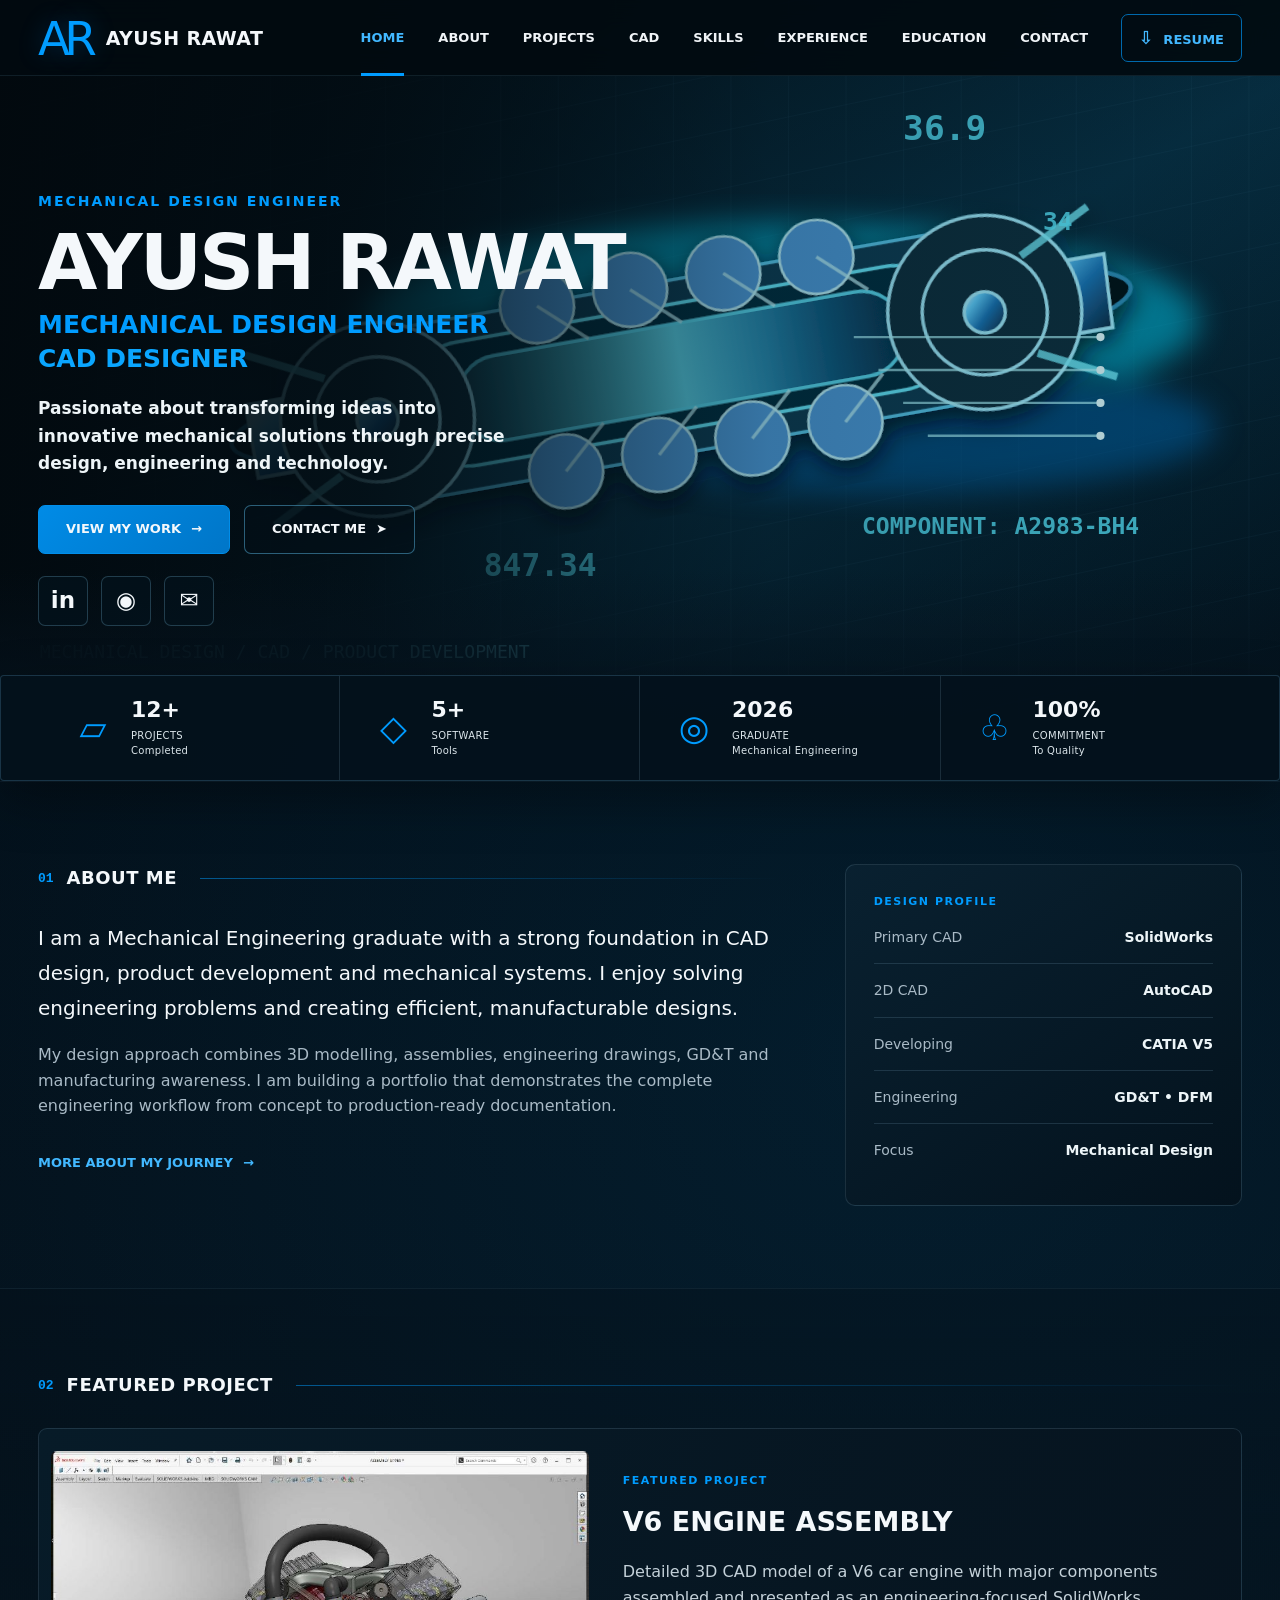
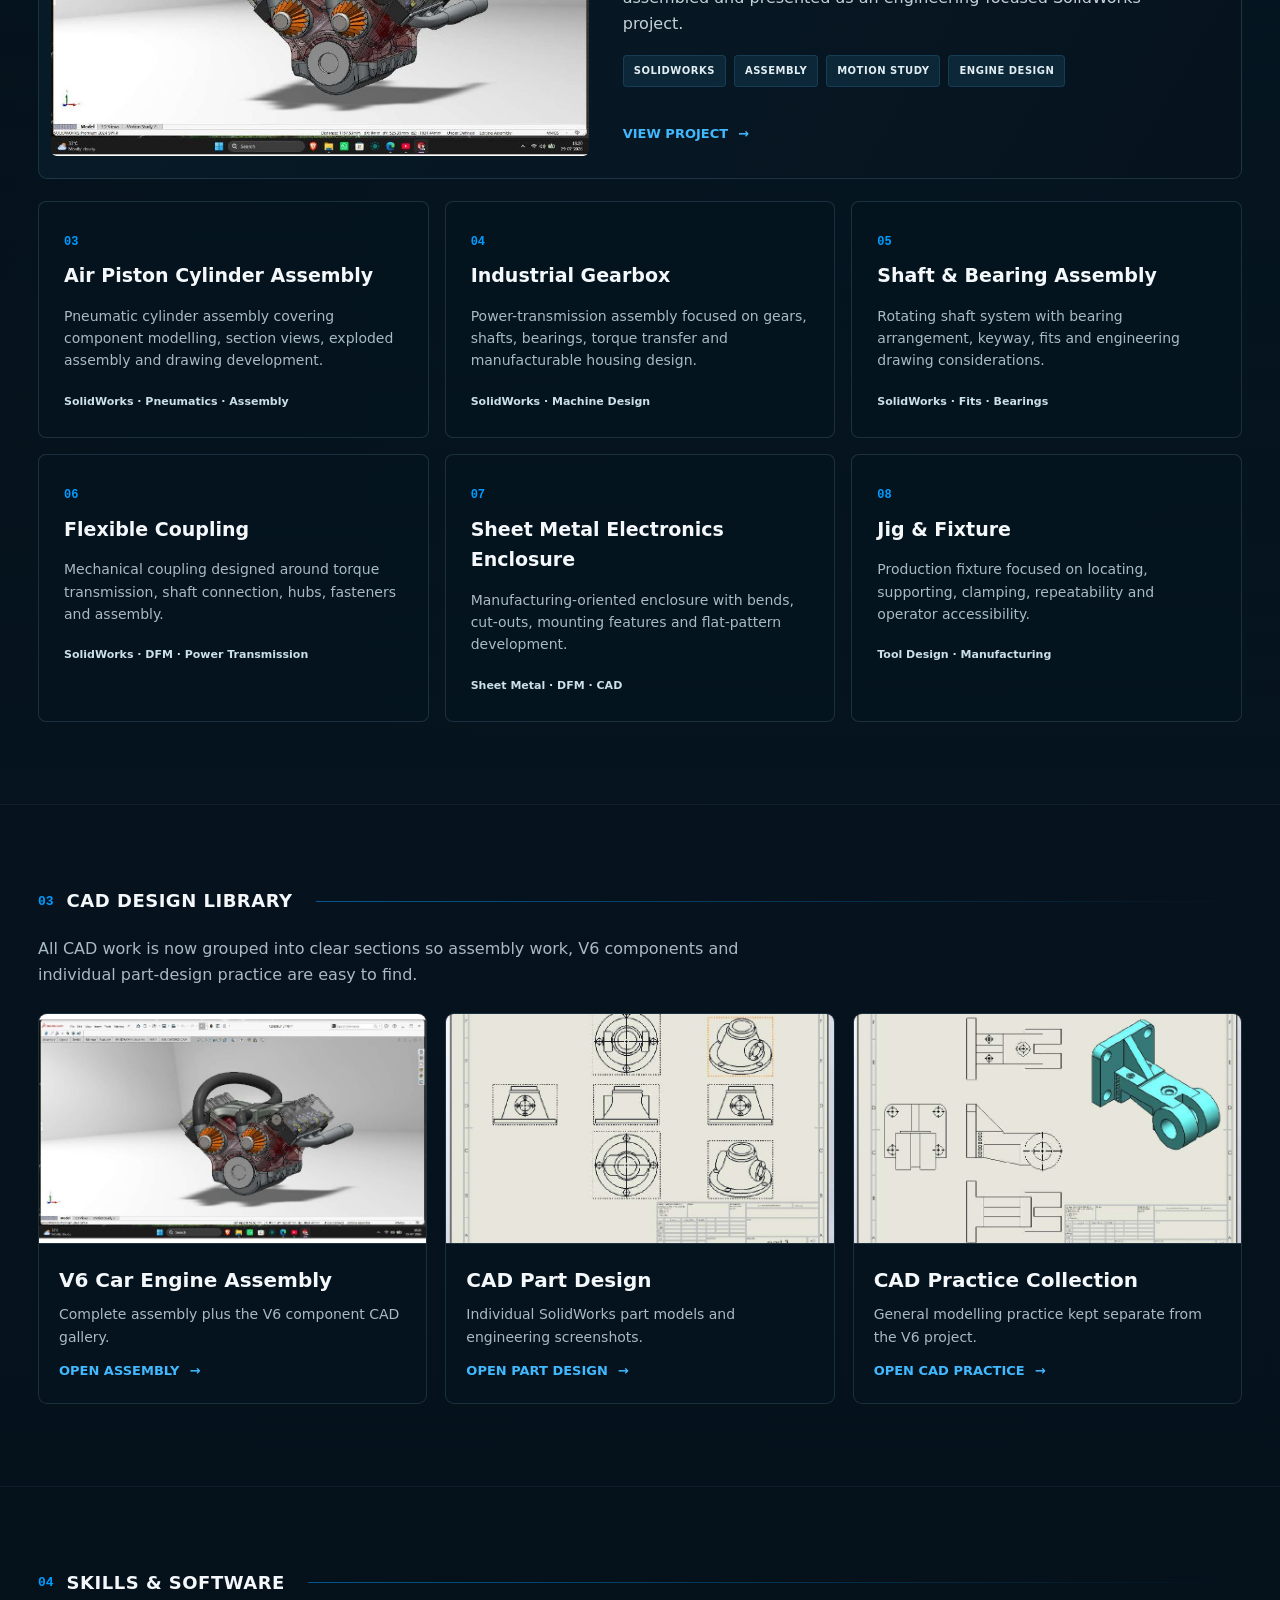
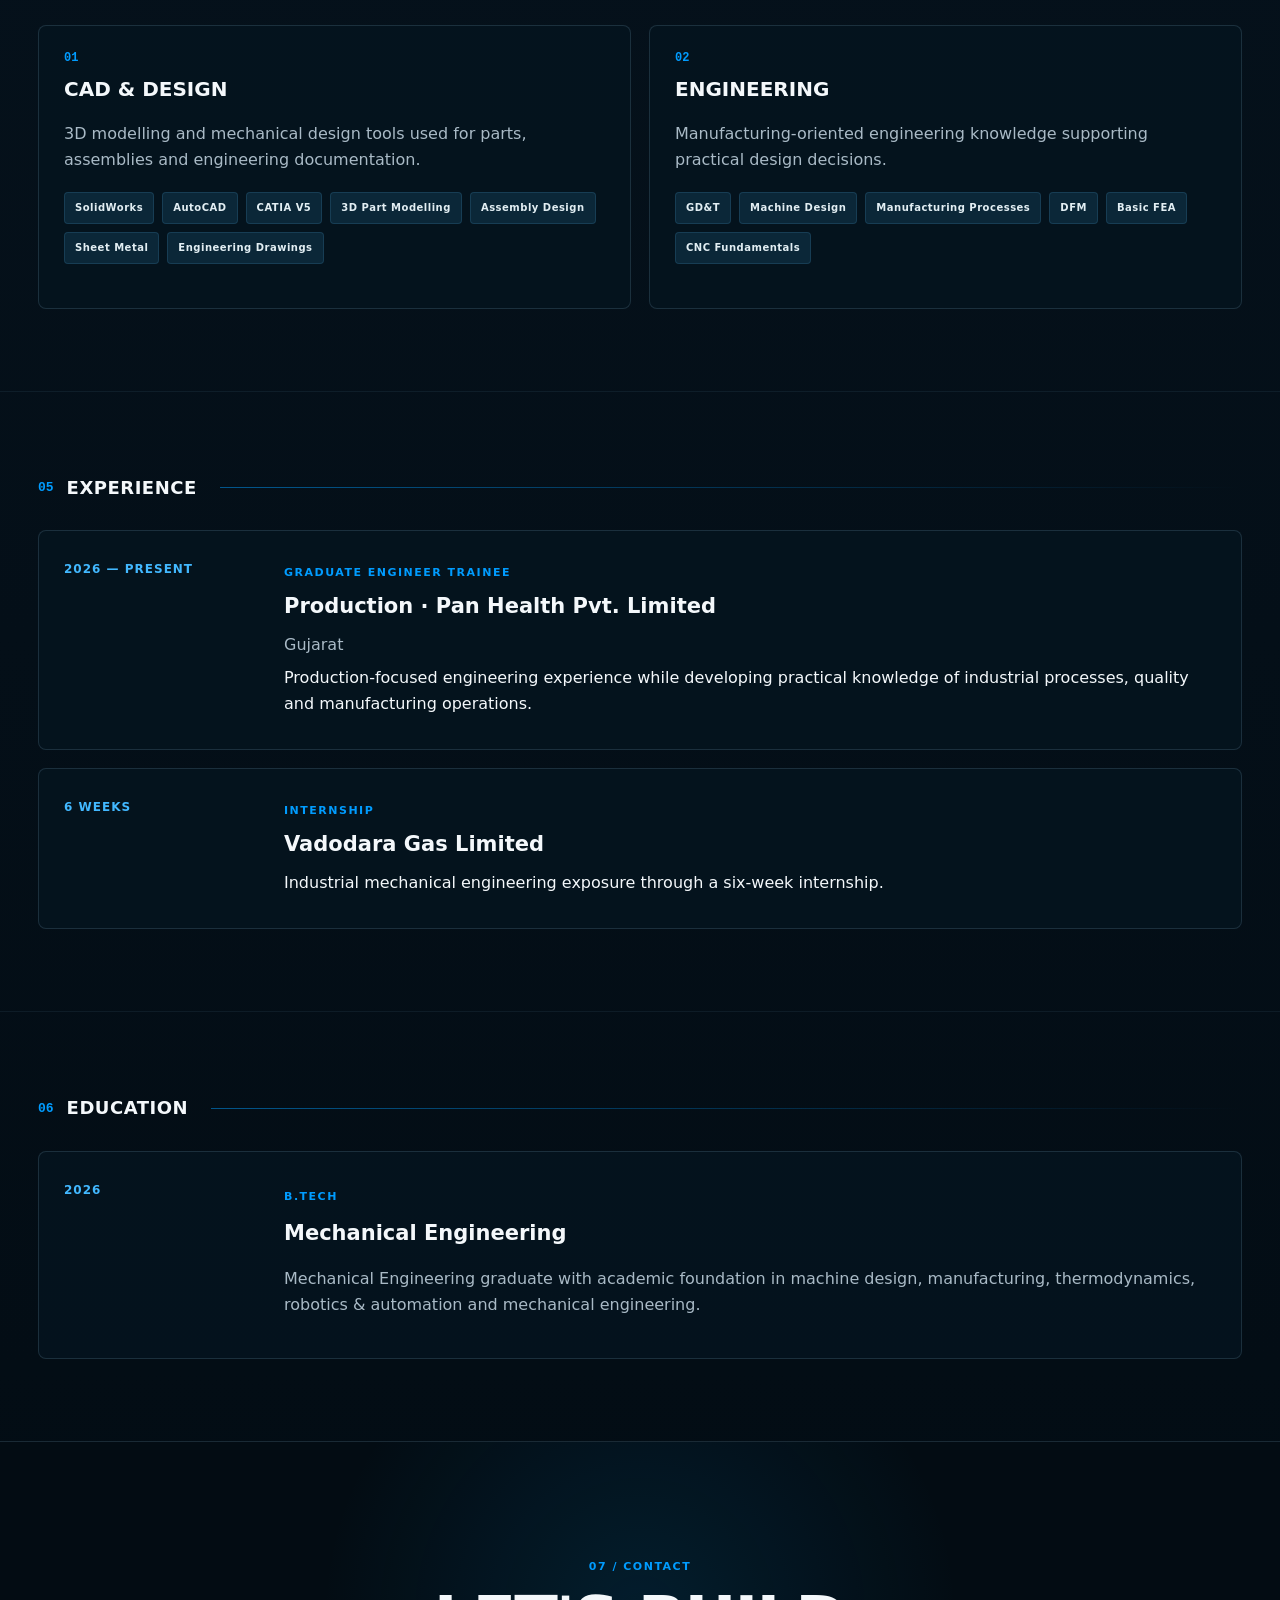
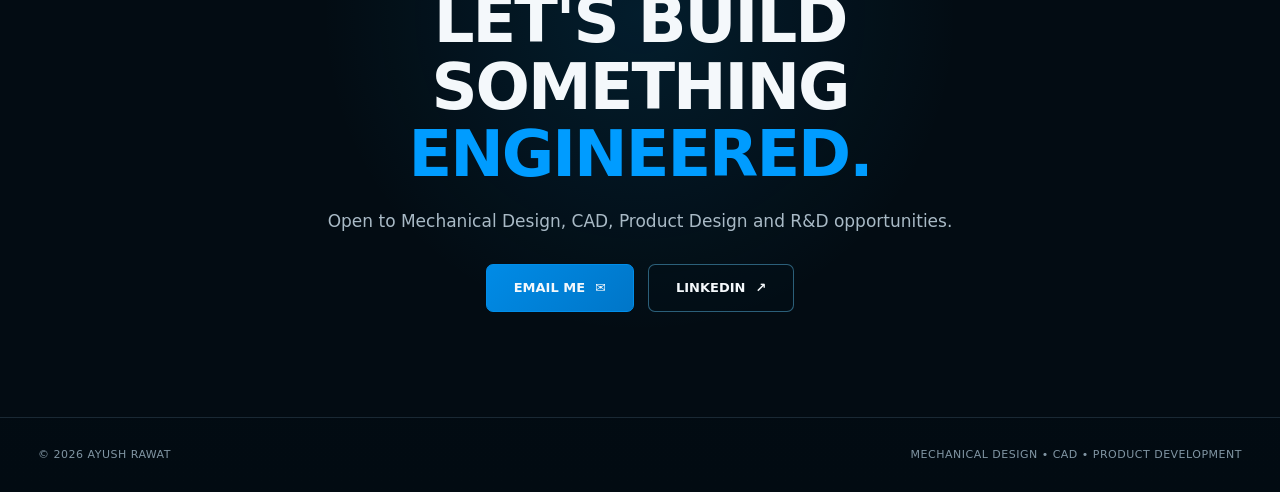
==== commit 647293c3: "Add V6 assembly photo and dedicated CAD design library section" ====
--- a/index.html
+++ b/index.html
@@ -13,7 +13,7 @@
   <div class="container nav-inner">
     <a class="brand" href="#home" aria-label="Ayush Rawat home"><span class="brand-mark">AR</span><span class="brand-name">AYUSH RAWAT</span></a>
     <button class="menu" aria-label="Open navigation" aria-expanded="false">☰</button>
-    <nav id="nav-links" aria-label="Primary navigation"><a class="active" href="#home">HOME</a><a href="#about">ABOUT</a><a href="#projects">PROJECTS</a><a href="#skills">SKILLS</a><a href="#experience">EXPERIENCE</a><a href="#education">EDUCATION</a><a href="#contact">CONTACT</a></nav>
+    <nav id="nav-links" aria-label="Primary navigation"><a class="active" href="#home">HOME</a><a href="#about">ABOUT</a><a href="#projects">PROJECTS</a><a href="#cad-library">CAD</a><a href="#skills">SKILLS</a><a href="#experience">EXPERIENCE</a><a href="#education">EDUCATION</a><a href="#contact">CONTACT</a></nav>
     <a class="resume-btn" href="#contact"><span>⇩</span> RESUME</a>
   </div>
 </header>
@@ -21,11 +21,12 @@
 <section id="home" class="hero"><div class="hero-art" aria-hidden="true"></div><div class="hero-grid container"><div class="hero-copy"><p class="hero-kicker">MECHANICAL DESIGN ENGINEER</p><h1>AYUSH RAWAT</h1><h2>MECHANICAL DESIGN ENGINEER<br><span>CAD DESIGNER</span></h2><p class="hero-lead">Passionate about transforming ideas into innovative mechanical solutions through precise design, engineering and technology.</p><div class="hero-actions"><a class="btn primary" href="#projects">VIEW MY WORK <span>→</span></a><a class="btn outline" href="#contact">CONTACT ME <span>➤</span></a></div><div class="socials" aria-label="Social links"><a href="https://www.linkedin.com/in/ayush-rawat-229127305" target="_blank" rel="noopener noreferrer" aria-label="LinkedIn">in</a><a href="https://github.com/Ayush-Rawat1604" target="_blank" rel="noopener noreferrer" aria-label="GitHub">◉</a><a href="mailto:ayushrawat1604@gmail.com" aria-label="Email">✉</a></div></div></div></section>
 <section class="stats-strip"><div class="container stats-grid"><div class="stat-item"><span class="stat-icon">▱</span><div><strong>12+</strong><small>PROJECTS<br>Completed</small></div></div><div class="stat-item"><span class="stat-icon">◇</span><div><strong>5+</strong><small>SOFTWARE<br>Tools</small></div></div><div class="stat-item"><span class="stat-icon">◎</span><div><strong>2026</strong><small>GRADUATE<br>Mechanical Engineering</small></div></div><div class="stat-item"><span class="stat-icon">♧</span><div><strong>100%</strong><small>COMMITMENT<br>To Quality</small></div></div></div></section>
 <section id="about" class="panel-section"><div class="container split-panel"><div><div class="section-heading"><span>01</span><h2>ABOUT ME</h2></div><p class="large-text">I am a Mechanical Engineering graduate with a strong foundation in CAD design, product development and mechanical systems. I enjoy solving engineering problems and creating efficient, manufacturable designs.</p><p class="muted">My design approach combines 3D modelling, assemblies, engineering drawings, GD&amp;T and manufacturing awareness. I am building a portfolio that demonstrates the complete engineering workflow from concept to production-ready documentation.</p><a class="text-link" href="#experience">MORE ABOUT MY JOURNEY <span>→</span></a></div><div class="about-card"><div class="mini-label">DESIGN PROFILE</div><div class="profile-row"><span>Primary CAD</span><b>SolidWorks</b></div><div class="profile-row"><span>2D CAD</span><b>AutoCAD</b></div><div class="profile-row"><span>Developing</span><b>CATIA V5</b></div><div class="profile-row"><span>Engineering</span><b>GD&amp;T • DFM</b></div><div class="profile-row"><span>Focus</span><b>Mechanical Design</b></div></div></div></section>
-<section id="projects" class="panel-section projects-section"><div class="container"><div class="section-heading"><span>02</span><h2>FEATURED PROJECT</h2></div><article class="featured-project"><a class="featured-image" href="v6-engine.html" aria-label="Open V6 Engine Assembly project"><img src="assets/cad-hero.svg" alt="V6 engine CAD assembly illustration"></a><div class="featured-copy"><p class="project-label">FEATURED PROJECT</p><h3>V6 ENGINE ASSEMBLY</h3><p>Detailed 3D CAD model of a V6 engine with major components assembled, mated and presented as an engineering-focused SolidWorks project.</p><div class="tags"><span>SOLIDWORKS</span><span>ASSEMBLY</span><span>MOTION STUDY</span><span>RENDERING</span></div><a class="text-link" href="v6-engine.html">VIEW PROJECT <span>→</span></a></div></article>
-<div class="project-grid"><article class="project-card"><span>03</span><h3>Air Piston Cylinder Assembly</h3><p>Pneumatic cylinder assembly covering component modelling, section views, exploded assembly and drawing development.</p><b>SolidWorks · Pneumatics · Assembly</b></article><article class="project-card"><span>04</span><h3>Industrial Gearbox</h3><p>Power-transmission assembly focused on gears, shafts, bearings, torque transfer and manufacturable housing design.</p><b>SolidWorks · Machine Design</b></article><article class="project-card"><span>05</span><h3>Shaft &amp; Bearing Assembly</h3><p>Rotating shaft system with bearing arrangement, keyway, fits and engineering drawing considerations.</p><b>SolidWorks · Fits · Bearings</b></article><article class="project-card"><span>06</span><h3>Flexible Coupling</h3><p>Mechanical coupling designed around torque transmission, shaft connection, hubs, fasteners and assembly.</p><b>SolidWorks · DFM · Power Transmission</b></article><article class="project-card"><span>07</span><h3>Sheet Metal Electronics Enclosure</h3><p>Manufacturing-oriented enclosure with bends, cut-outs, mounting features and flat-pattern development.</p><b>Sheet Metal · DFM · CAD</b></article><article class="project-card"><span>08</span><h3>Jig &amp; Fixture</h3><p>Production fixture focused on locating, supporting, clamping, repeatability and operator accessibility.</p><b>Tool Design · Manufacturing</b></article><article class="project-card"><span>09</span><h3>Industrial Conveyor</h3><p>Large assembly integrating frame, rollers, drive, bearings, motor mounting and basic conveyor calculations.</p><b>SolidWorks · Industrial Equipment</b></article><article class="project-card"><span>10</span><h3>Pneumatic Clamping Mechanism</h3><p>Industrial clamping concept using cylinder force calculations, linkage and mounting design.</p><b>Pneumatics · Mechanism · Machine Design</b></article><article class="project-card"><span>11</span><h3>EC Fan Mechanical Design</h3><p>Product/R&amp;D concept covering fan housing, impeller, motor mounting and mechanical packaging.</p><b>Product Design · HVAC · CAD</b></article><article class="project-card"><span>12</span><h3>Automotive Suspension Assembly</h3><p>Simplified suspension system demonstrating joints, packaging, load paths, assembly and drawing practices.</p><b>Automotive · Assembly · Basic FEA</b></article><article class="project-card"><span>13</span><h3>End-to-End Product Design</h3><p>Capstone workflow taking an engineering requirement through concept, CAD, validation, GD&amp;T, BOM and manufacturing documentation.</p><b>Product Development · CAD · GD&amp;T</b></article></div></div></section>
-<section id="skills" class="panel-section"><div class="container"><div class="section-heading"><span>03</span><h2>SKILLS &amp; SOFTWARE</h2></div><div class="skills-layout"><article class="skill-card featured-skill"><div class="skill-number">01</div><h3>CAD &amp; DESIGN</h3><p>3D modelling and mechanical design tools used for parts, assemblies and engineering documentation.</p><div class="tags"><span>SolidWorks</span><span>AutoCAD</span><span>CATIA V5</span><span>3D Part Modelling</span><span>Assembly Design</span><span>Sheet Metal</span><span>Engineering Drawings</span></div></article><article class="skill-card"><div class="skill-number">02</div><h3>ENGINEERING</h3><p>Manufacturing-oriented engineering knowledge supporting practical design decisions.</p><div class="tags"><span>GD&amp;T</span><span>Machine Design</span><span>Manufacturing Processes</span><span>DFM</span><span>Basic FEA</span><span>CNC Fundamentals</span></div></article></div></div></section>
-<section id="experience" class="panel-section"><div class="container"><div class="section-heading"><span>04</span><h2>EXPERIENCE</h2></div><div class="experience-list"><article class="experience-card"><div class="year">2026 — PRESENT</div><div><p class="project-label">GRADUATE ENGINEER TRAINEE</p><h3>Production · Pan Health Pvt. Limited</h3><p class="muted">Gujarat</p><p>Production-focused engineering experience while developing practical knowledge of industrial processes, quality and manufacturing operations.</p></div></article><article class="experience-card"><div class="year">6 WEEKS</div><div><p class="project-label">INTERNSHIP</p><h3>Vadodara Gas Limited</h3><p>Industrial mechanical engineering exposure through a six-week internship.</p></div></article></div></div></section>
-<section id="education" class="panel-section"><div class="container"><div class="section-heading"><span>05</span><h2>EDUCATION</h2></div><article class="education-card"><div class="education-year">2026</div><div><p class="project-label">B.TECH</p><h3>Mechanical Engineering</h3><p class="muted">Mechanical Engineering graduate with academic foundation in machine design, manufacturing, thermodynamics, robotics &amp; automation and mechanical engineering.</p></div></article></div></section>
-<section id="contact" class="contact-section"><div class="container contact-inner"><p class="project-label">06 / CONTACT</p><h2>LET'S BUILD SOMETHING<br><span>ENGINEERED.</span></h2><p>Open to Mechanical Design, CAD, Product Design and R&amp;D opportunities.</p><div class="hero-actions center"><a class="btn primary" href="mailto:ayushrawat1604@gmail.com">EMAIL ME <span>✉</span></a><a class="btn outline" href="https://www.linkedin.com/in/ayush-rawat-229127305" target="_blank" rel="noopener noreferrer">LINKEDIN <span>↗</span></a></div></div></section>
+<section id="projects" class="panel-section projects-section"><div class="container"><div class="section-heading"><span>02</span><h2>FEATURED PROJECT</h2></div><article class="featured-project"><a class="featured-image" href="v6-engine.html" aria-label="Open V6 Engine Assembly project"><img src="assets/v6-engine/assembly/v6-engine-assembly-page-80.jpg" alt="V6 car engine assembly in SolidWorks"></a><div class="featured-copy"><p class="project-label">FEATURED PROJECT</p><h3>V6 ENGINE ASSEMBLY</h3><p>Detailed 3D CAD model of a V6 car engine with major components assembled and presented as an engineering-focused SolidWorks project.</p><div class="tags"><span>SOLIDWORKS</span><span>ASSEMBLY</span><span>MOTION STUDY</span><span>ENGINE DESIGN</span></div><a class="text-link" href="v6-engine.html">VIEW PROJECT <span>→</span></a></div></article>
+<div class="project-grid"><article class="project-card"><span>03</span><h3>Air Piston Cylinder Assembly</h3><p>Pneumatic cylinder assembly covering component modelling, section views, exploded assembly and drawing development.</p><b>SolidWorks · Pneumatics · Assembly</b></article><article class="project-card"><span>04</span><h3>Industrial Gearbox</h3><p>Power-transmission assembly focused on gears, shafts, bearings, torque transfer and manufacturable housing design.</p><b>SolidWorks · Machine Design</b></article><article class="project-card"><span>05</span><h3>Shaft &amp; Bearing Assembly</h3><p>Rotating shaft system with bearing arrangement, keyway, fits and engineering drawing considerations.</p><b>SolidWorks · Fits · Bearings</b></article><article class="project-card"><span>06</span><h3>Flexible Coupling</h3><p>Mechanical coupling designed around torque transmission, shaft connection, hubs, fasteners and assembly.</p><b>SolidWorks · DFM · Power Transmission</b></article><article class="project-card"><span>07</span><h3>Sheet Metal Electronics Enclosure</h3><p>Manufacturing-oriented enclosure with bends, cut-outs, mounting features and flat-pattern development.</p><b>Sheet Metal · DFM · CAD</b></article><article class="project-card"><span>08</span><h3>Jig &amp; Fixture</h3><p>Production fixture focused on locating, supporting, clamping, repeatability and operator accessibility.</p><b>Tool Design · Manufacturing</b></article></div></div></section>
+<section id="cad-library" class="panel-section"><div class="container"><div class="section-heading"><span>03</span><h2>CAD DESIGN LIBRARY</h2></div><p class="muted" style="max-width:760px;margin-top:-8px;margin-bottom:26px">All CAD work is now grouped into clear sections so assembly work, V6 components and individual part-design practice are easy to find.</p><div class="cad-library"><a class="cad-card" href="v6-engine.html"><div class="cad-card-image"><img src="assets/v6-engine/assembly/v6-engine-assembly-page-80.jpg" alt="V6 car engine assembly" loading="lazy"></div><div class="cad-card-body"><h3>V6 Car Engine Assembly</h3><p>Complete assembly plus the V6 component CAD gallery.</p><span class="text-link">OPEN ASSEMBLY <span>→</span></span></div></a><a class="cad-card" href="part-design.html"><div class="cad-card-image"><img src="assets/part-design/cad-practice-page-04.jpg" alt="SolidWorks CAD part design" loading="lazy"></div><div class="cad-card-body"><h3>CAD Part Design</h3><p>Individual SolidWorks part models and engineering screenshots.</p><span class="text-link">OPEN PART DESIGN <span>→</span></span></div></a><a class="cad-card" href="cad-practice.html"><div class="cad-card-image"><img src="assets/part-design/cad-practice-page-13.jpg" alt="CAD practice model" loading="lazy"></div><div class="cad-card-body"><h3>CAD Practice Collection</h3><p>General modelling practice kept separate from the V6 project.</p><span class="text-link">OPEN CAD PRACTICE <span>→</span></span></div></a></div></div></section>
+<section id="skills" class="panel-section"><div class="container"><div class="section-heading"><span>04</span><h2>SKILLS &amp; SOFTWARE</h2></div><div class="skills-layout"><article class="skill-card featured-skill"><div class="skill-number">01</div><h3>CAD &amp; DESIGN</h3><p>3D modelling and mechanical design tools used for parts, assemblies and engineering documentation.</p><div class="tags"><span>SolidWorks</span><span>AutoCAD</span><span>CATIA V5</span><span>3D Part Modelling</span><span>Assembly Design</span><span>Sheet Metal</span><span>Engineering Drawings</span></div></article><article class="skill-card"><div class="skill-number">02</div><h3>ENGINEERING</h3><p>Manufacturing-oriented engineering knowledge supporting practical design decisions.</p><div class="tags"><span>GD&amp;T</span><span>Machine Design</span><span>Manufacturing Processes</span><span>DFM</span><span>Basic FEA</span><span>CNC Fundamentals</span></div></article></div></div></section>
+<section id="experience" class="panel-section"><div class="container"><div class="section-heading"><span>05</span><h2>EXPERIENCE</h2></div><div class="experience-list"><article class="experience-card"><div class="year">2026 — PRESENT</div><div><p class="project-label">GRADUATE ENGINEER TRAINEE</p><h3>Production · Pan Health Pvt. Limited</h3><p class="muted">Gujarat</p><p>Production-focused engineering experience while developing practical knowledge of industrial processes, quality and manufacturing operations.</p></div></article><article class="experience-card"><div class="year">6 WEEKS</div><div><p class="project-label">INTERNSHIP</p><h3>Vadodara Gas Limited</h3><p>Industrial mechanical engineering exposure through a six-week internship.</p></div></article></div></div></section>
+<section id="education" class="panel-section"><div class="container"><div class="section-heading"><span>06</span><h2>EDUCATION</h2></div><article class="education-card"><div class="education-year">2026</div><div><p class="project-label">B.TECH</p><h3>Mechanical Engineering</h3><p class="muted">Mechanical Engineering graduate with academic foundation in machine design, manufacturing, thermodynamics, robotics &amp; automation and mechanical engineering.</p></div></article></div></section>
+<section id="contact" class="contact-section"><div class="container contact-inner"><p class="project-label">07 / CONTACT</p><h2>LET'S BUILD SOMETHING<br><span>ENGINEERED.</span></h2><p>Open to Mechanical Design, CAD, Product Design and R&amp;D opportunities.</p><div class="hero-actions center"><a class="btn primary" href="mailto:ayushrawat1604@gmail.com">EMAIL ME <span>✉</span></a><a class="btn outline" href="https://www.linkedin.com/in/ayush-rawat-229127305" target="_blank" rel="noopener noreferrer">LINKEDIN <span>↗</span></a></div></div></section>
 </main><footer><div class="container footer-inner"><span>© 2026 AYUSH RAWAT</span><span>MECHANICAL DESIGN • CAD • PRODUCT DEVELOPMENT</span></div></footer><script src="script.js"></script>
 </body></html>
--- a/style.css
+++ b/style.css
@@ -2,7 +2,8 @@
 .hero{min-height:740px;position:relative;display:flex;align-items:center;overflow:hidden;padding-top:76px;background:#04131d}.hero-art{position:absolute;inset:0;background-image:linear-gradient(90deg,rgba(2,9,14,.96) 0%,rgba(2,11,17,.86) 28%,rgba(2,11,17,.28) 60%,rgba(2,11,17,.14) 100%),url("assets/cad-hero.svg");background-size:cover;background-position:center;opacity:1}.hero:after{content:"";position:absolute;inset:auto 0 0;height:170px;background:linear-gradient(transparent,#06131e)}.hero-grid{position:relative;z-index:2;min-height:664px;display:flex;align-items:center}.hero-copy{max-width:590px;padding:50px 0}.hero-kicker{color:var(--blue);font-weight:900;letter-spacing:2px;font-size:14px;margin:0 0 12px}.hero h1{font-size:clamp(52px,6vw,82px);line-height:.98;letter-spacing:-3px;margin:0 0 8px;font-weight:900}.hero h2{font-size:25px;line-height:1.35;color:var(--blue);margin:0 0 20px;font-weight:850}.hero h2 span{color:#0aa6ff}.hero-lead{font-size:17px;font-weight:550;max-width:490px;color:#eef5f8;margin:0}.hero-actions{display:flex;gap:14px;flex-wrap:wrap;margin-top:28px}.btn{display:inline-flex;align-items:center;justify-content:center;gap:10px;padding:13px 27px;border-radius:7px;border:1px solid rgba(86,177,222,.5);font-size:13px;font-weight:850;transition:.2s}.btn:hover{transform:translateY(-2px);box-shadow:0 8px 25px rgba(0,156,255,.14)}.btn.primary{background:linear-gradient(135deg,#008be6,#0076c8);border-color:#008eea}.btn.outline{background:rgba(3,16,25,.45)}.socials{display:flex;gap:13px;margin-top:22px}.socials a{width:50px;height:50px;border:1px solid rgba(115,180,213,.28);background:rgba(4,18,28,.72);border-radius:7px;display:grid;place-items:center;font-size:23px;font-weight:900}.socials a:hover{border-color:var(--blue);color:var(--blue2)}
 .stats-strip{position:relative;z-index:5;margin-top:-65px}.stats-grid{display:grid;grid-template-columns:repeat(4,1fr);background:rgba(4,18,28,.94);border:1px solid rgba(91,161,193,.25);border-radius:4px;box-shadow:0 18px 50px rgba(0,0,0,.35)}.stat-item{display:flex;align-items:center;gap:18px;padding:22px 34px;border-right:1px solid var(--line)}.stat-item:last-child{border-right:0}.stat-icon{font-size:35px;color:var(--blue);width:40px;text-align:center}.stat-item strong{display:block;font-size:22px;line-height:1.1}.stat-item small{display:block;margin-top:7px;color:#dbe5ea;font-size:10px;line-height:1.45;letter-spacing:.3px}
 .panel-section{padding:82px 0;border-top:1px solid rgba(110,170,200,.09)}.split-panel{display:grid;grid-template-columns:1.4fr .75fr;gap:65px}.section-heading{display:flex;align-items:center;gap:13px;margin-bottom:28px}.section-heading span{color:var(--blue);font:700 13px ui-monospace,monospace}.section-heading h2{font-size:18px;margin:0;letter-spacing:.5px}.section-heading:after{content:"";height:1px;background:linear-gradient(90deg,rgba(0,156,255,.5),transparent);flex:1;margin-left:10px}.large-text{font-size:20px;line-height:1.75;max-width:800px;margin:0 0 16px}.muted{color:var(--muted)}.text-link{display:inline-flex;align-items:center;gap:10px;color:var(--blue2);font-size:13px;font-weight:850;margin-top:18px}.text-link:hover{color:white}.about-card{align-self:center;background:linear-gradient(145deg,rgba(10,34,49,.9),rgba(4,18,28,.9));border:1px solid var(--line);border-radius:10px;padding:28px}.mini-label,.project-label{font-size:11px;font-weight:900;letter-spacing:1.5px;color:var(--blue)}.profile-row{display:flex;justify-content:space-between;gap:15px;padding:15px 0;border-bottom:1px solid var(--line);font-size:14px}.profile-row:last-child{border-bottom:0}.profile-row span{color:var(--muted)}.profile-row b{color:#edf5f8}
-.projects-section{background:linear-gradient(180deg,rgba(3,13,21,.3),rgba(5,20,30,.7))}.featured-project{display:grid;grid-template-columns:1.02fr 1.15fr;gap:34px;align-items:center;background:linear-gradient(120deg,#071b28,#06131e);border:1px solid var(--line);border-radius:9px;padding:12px;margin-bottom:22px}.featured-image{display:block;overflow:hidden;border-radius:6px;background:#020b10}.featured-image img{display:block;width:100%;height:305px;object-fit:cover;transition:.35s}.featured-image:hover img{transform:scale(1.025)}.featured-copy{padding:20px 28px 20px 0}.featured-copy h3{font-size:27px;margin:6px 0 12px}.featured-copy p:not(.project-label){color:#c4d1d9;max-width:650px}.tags{display:flex;flex-wrap:wrap;gap:8px;margin:19px 0}.tags span{font-size:10px;font-weight:850;letter-spacing:.5px;padding:7px 10px;border-radius:4px;background:#0b2738;border:1px solid rgba(69,152,194,.2);color:#e2eef3}.project-grid{display:grid;grid-template-columns:repeat(3,1fr);gap:16px}.project-card,.skill-card,.experience-card,.education-card{background:rgba(5,21,31,.85);border:1px solid var(--line);border-radius:8px;padding:25px;transition:.2s}.project-card:hover,.skill-card:hover,.experience-card:hover,.education-card:hover{border-color:rgba(0,156,255,.45);transform:translateY(-2px)}.project-card>span,.skill-number{color:var(--blue);font:700 12px ui-monospace,monospace}.project-card h3{font-size:19px;margin:8px 0}.project-card p{color:var(--muted);font-size:14px;min-height:68px}.project-card b{color:#cce0ea;font-size:11px;font-weight:700}.skills-layout{display:grid;grid-template-columns:1fr 1fr;gap:18px}.skill-card h3{font-size:20px;margin:8px 0}.skill-card p{color:var(--muted)}
+.projects-section{background:linear-gradient(180deg,rgba(3,13,21,.3),rgba(5,20,30,.7))}.featured-project{display:grid;grid-template-columns:1.02fr 1.15fr;gap:34px;align-items:center;background:linear-gradient(120deg,#071b28,#06131e);border:1px solid var(--line);border-radius:9px;padding:12px;margin-bottom:22px}.featured-image{display:block;overflow:hidden;border-radius:6px;background:#020b10}.featured-image img{display:block;width:100%;height:305px;object-fit:cover;object-position:center;transition:.35s}.featured-image:hover img{transform:scale(1.025)}.featured-copy{padding:20px 28px 20px 0}.featured-copy h3{font-size:27px;margin:6px 0 12px}.featured-copy p:not(.project-label){color:#c4d1d9;max-width:650px}.tags{display:flex;flex-wrap:wrap;gap:8px;margin:19px 0}.tags span{font-size:10px;font-weight:850;letter-spacing:.5px;padding:7px 10px;border-radius:4px;background:#0b2738;border:1px solid rgba(69,152,194,.2);color:#e2eef3}.project-grid{display:grid;grid-template-columns:repeat(3,1fr);gap:16px}.project-card,.skill-card,.experience-card,.education-card{background:rgba(5,21,31,.85);border:1px solid var(--line);border-radius:8px;padding:25px;transition:.2s}.project-card:hover,.skill-card:hover,.experience-card:hover,.education-card:hover{border-color:rgba(0,156,255,.45);transform:translateY(-2px)}.project-card>span,.skill-number{color:var(--blue);font:700 12px ui-monospace,monospace}.project-card h3{font-size:19px;margin:8px 0}.project-card p{color:var(--muted);font-size:14px;min-height:68px}.project-card b{color:#cce0ea;font-size:11px;font-weight:700}
+.cad-library{display:grid;grid-template-columns:repeat(3,1fr);gap:18px}.cad-card{display:block;overflow:hidden;background:rgba(5,21,31,.9);border:1px solid var(--line);border-radius:9px;transition:.2s}.cad-card:hover{border-color:rgba(0,156,255,.55);transform:translateY(-3px)}.cad-card-image{height:230px;overflow:hidden;background:#07131c;border-bottom:1px solid var(--line)}.cad-card-image img{display:block;width:100%;height:100%;object-fit:cover;object-position:center;transition:.35s}.cad-card:hover .cad-card-image img{transform:scale(1.035)}.cad-card-body{padding:20px}.cad-card-body h3{font-size:20px;margin:0 0 7px}.cad-card-body p{margin:0;color:var(--muted);font-size:14px}.cad-card-body .text-link{margin-top:13px}.skills-layout{display:grid;grid-template-columns:1fr 1fr;gap:18px}.skill-card h3{font-size:20px;margin:8px 0}.skill-card p{color:var(--muted)}
 .experience-list{display:grid;gap:18px}.experience-card{display:grid;grid-template-columns:190px 1fr;gap:30px}.year,.education-year{color:var(--blue2);font-size:12px;font-weight:900;letter-spacing:1px;padding-top:4px}.experience-card h3,.education-card h3{margin:4px 0 2px;font-size:21px}.experience-card p{margin:8px 0}.education-card{display:grid;grid-template-columns:190px 1fr;gap:30px}.contact-section{text-align:center;padding:105px 0;background:radial-gradient(circle at 50% 30%,rgba(0,133,201,.14),transparent 42%),#030c13;border-top:1px solid var(--line)}.contact-inner{max-width:900px}.contact-section h2{font-size:clamp(38px,5vw,66px);line-height:1.05;letter-spacing:-2px;margin:8px 0 20px}.contact-section h2 span{color:var(--blue)}.contact-section>div>p:not(.project-label){color:var(--muted);font-size:17px}.center{justify-content:center}footer{border-top:1px solid var(--line);padding:28px 0;color:#8095a3;font-size:11px;letter-spacing:.5px}.footer-inner{display:flex;justify-content:space-between;gap:20px}
-@media(max-width:1100px){.brand{min-width:210px}.site-header nav{gap:18px}.container{padding-left:24px;padding-right:24px}.stat-item{padding:20px 18px}.project-grid{grid-template-columns:repeat(2,1fr)}}@media(max-width:850px){.site-header nav{display:none;position:absolute;top:76px;right:18px;left:18px;height:auto;flex-direction:column;align-items:stretch;gap:0;padding:10px;background:rgba(3,15,23,.98);border:1px solid var(--line);border-radius:8px;box-shadow:0 20px 45px rgba(0,0,0,.45)}.site-header nav.open{display:flex}.site-header nav a{height:auto;padding:13px 15px}.site-header nav a.active:after{display:none}.resume-btn{display:none}.menu{display:block}.brand{min-width:auto}.hero{min-height:700px}.hero-art{background-position:62% center}.hero-copy{padding-top:30px}.stats-grid{grid-template-columns:repeat(2,1fr)}.stat-item:nth-child(2){border-right:0}.stat-item:nth-child(-n+2){border-bottom:1px solid var(--line)}.split-panel,.featured-project,.skills-layout{grid-template-columns:1fr}.featured-copy{padding:10px 15px 22px}.project-grid{grid-template-columns:1fr 1fr}.experience-card,.education-card{grid-template-columns:1fr;gap:4px}.footer-inner{flex-direction:column}}@media(max-width:560px){.container{padding-left:18px;padding-right:18px}.site-header,.nav-inner{height:68px}.site-header nav{top:68px}.brand-mark{font-size:39px}.brand-name{font-size:16px}.hero{min-height:690px;padding-top:68px}.hero-art{background-position:65% center}.hero h1{font-size:48px}.hero h2{font-size:19px}.hero-lead{font-size:15px}.stats-strip{margin-top:-35px}.stats-grid{grid-template-columns:1fr}.stat-item{border-right:0!important;border-bottom:1px solid var(--line)!important}.stat-item:last-child{border-bottom:0!important}.panel-section{padding:65px 0}.project-grid{grid-template-columns:1fr}.featured-image img{height:240px}.large-text{font-size:17px}.contact-section h2{font-size:39px}.btn{width:100%}.hero-actions{width:100%}}
-.project-hero{padding:145px 0 70px;background:radial-gradient(circle at 70% 30%,rgba(0,156,255,.12),transparent 38%)}.project-hero h1{font-size:clamp(45px,6vw,75px);line-height:1;margin:8px 0 18px}.project-hero p{max-width:750px;color:var(--muted);font-size:17px}.gallery{display:grid;grid-template-columns:1fr 1fr;gap:18px}.media{margin:0}.media.wide{grid-column:span 2}.media img{display:block;width:100%;border-radius:9px;border:1px solid var(--line);background:#06131e}.media figcaption{color:var(--muted);font-size:12px;margin-top:7px}.project-detail-grid{display:grid;grid-template-columns:1.4fr .6fr;gap:20px;margin-top:30px}.detail-card{padding:28px;border:1px solid var(--line);border-radius:9px;background:rgba(5,21,31,.85)}.detail-card h2{font-size:19px}.detail-card p,.detail-card li{color:var(--muted)}.detail-card ul{padding-left:20px}@media(max-width:800px){.gallery,.project-detail-grid{grid-template-columns:1fr}.media.wide{grid-column:span 1}}+.project-hero{padding:145px 0 70px;background:radial-gradient(circle at 70% 30%,rgba(0,156,255,.12),transparent 38%)}.project-hero h1{font-size:clamp(45px,6vw,75px);line-height:1;margin:8px 0 18px}.project-hero p{max-width:750px;color:var(--muted);font-size:17px}.gallery{display:grid;grid-template-columns:1fr 1fr;gap:18px}.media{margin:0}.media.wide{grid-column:span 2}.media img{display:block;width:100%;border-radius:9px;border:1px solid var(--line);background:#06131e}.project-detail-grid{display:grid;grid-template-columns:1.4fr .6fr;gap:20px;margin-top:30px}.detail-card{padding:28px;border:1px solid var(--line);border-radius:9px;background:rgba(5,21,31,.85)}.detail-card h2{font-size:19px}.detail-card p,.detail-card li{color:var(--muted)}.detail-card ul{padding-left:20px}.gallery-grid,.v6-gallery{display:grid;grid-template-columns:repeat(3,minmax(0,1fr));gap:20px}.gallery-card,.v6-card{background:#0b1722;border:1px solid rgba(255,255,255,.09);padding:12px;border-radius:9px;overflow:hidden}.gallery-card img,.v6-card img{width:100%;height:230px;display:block;object-fit:cover;object-position:center;background:#06131e;border-radius:6px}.gallery-card h3,.v6-card h3{margin:12px 4px 4px;font-size:17px}.gallery-card p,.v6-card p{margin:0 4px;color:#9aa8b5;font-size:.9rem}.missing{margin-top:24px;padding:18px;border:1px solid rgba(255,255,255,.09);background:#0b1722}.missing code{color:#9aa8b5}
+@media(max-width:1100px){.brand{min-width:210px}.site-header nav{gap:18px}.container{padding-left:24px;padding-right:24px}.stat-item{padding:20px 18px}.project-grid,.cad-library,.gallery-grid,.v6-gallery{grid-template-columns:repeat(2,1fr)}}@media(max-width:850px){.site-header nav{display:none;position:absolute;top:76px;right:18px;left:18px;height:auto;flex-direction:column;align-items:stretch;gap:0;padding:10px;background:rgba(3,15,23,.98);border:1px solid var(--line);border-radius:8px;box-shadow:0 20px 45px rgba(0,0,0,.45)}.site-header nav.open{display:flex}.site-header nav a{height:auto;padding:13px 15px}.site-header nav a.active:after{display:none}.resume-btn{display:none}.menu{display:block}.brand{min-width:auto}.hero{min-height:700px}.hero-art{background-position:62% center}.hero-copy{padding-top:30px}.stats-grid{grid-template-columns:repeat(2,1fr)}.stat-item:nth-child(2){border-right:0}.stat-item:nth-child(-n+2){border-bottom:1px solid var(--line)}.split-panel,.featured-project,.skills-layout{grid-template-columns:1fr}.featured-copy{padding:10px 15px 22px}.project-grid,.cad-library,.gallery-grid,.v6-gallery{grid-template-columns:1fr 1fr}.experience-card,.education-card{grid-template-columns:1fr;gap:4px}.footer-inner{flex-direction:column}}@media(max-width:560px){.container{padding-left:18px;padding-right:18px}.site-header,.nav-inner{height:68px}.site-header nav{top:68px}.brand-mark{font-size:39px}.brand-name{font-size:16px}.hero{min-height:690px;padding-top:68px}.hero-art{background-position:65% center}.hero h1{font-size:48px}.hero h2{font-size:19px}.hero-lead{font-size:15px}.stats-strip{margin-top:-35px}.stats-grid{grid-template-columns:1fr}.stat-item{border-right:0!important;border-bottom:1px solid var(--line)!important}.stat-item:last-child{border-bottom:0!important}.panel-section{padding:65px 0}.project-grid,.cad-library,.gallery-grid,.v6-gallery{grid-template-columns:1fr}.featured-image img{height:240px}.cad-card-image{height:220px}.gallery-card img,.v6-card img{height:220px}.large-text{font-size:17px}.contact-section h2{font-size:39px}.btn{width:100%}.hero-actions{width:100%}}
